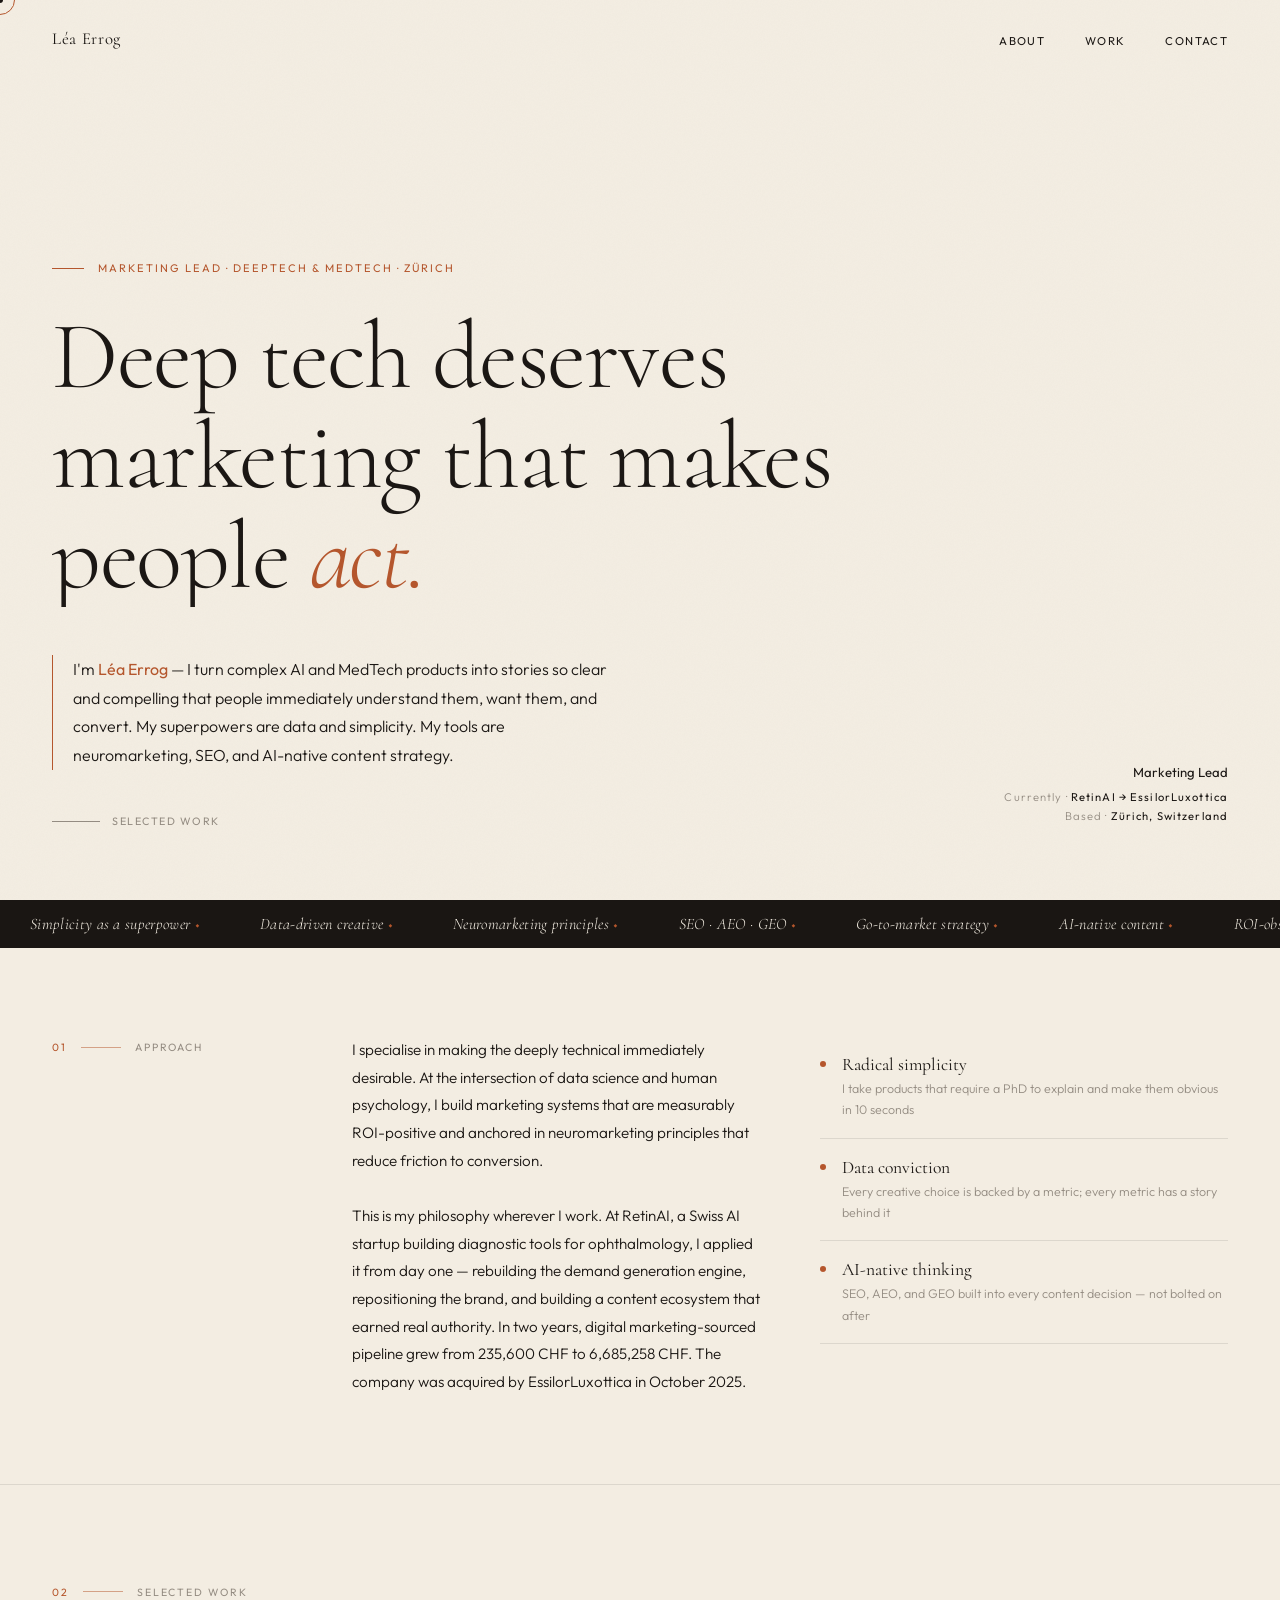
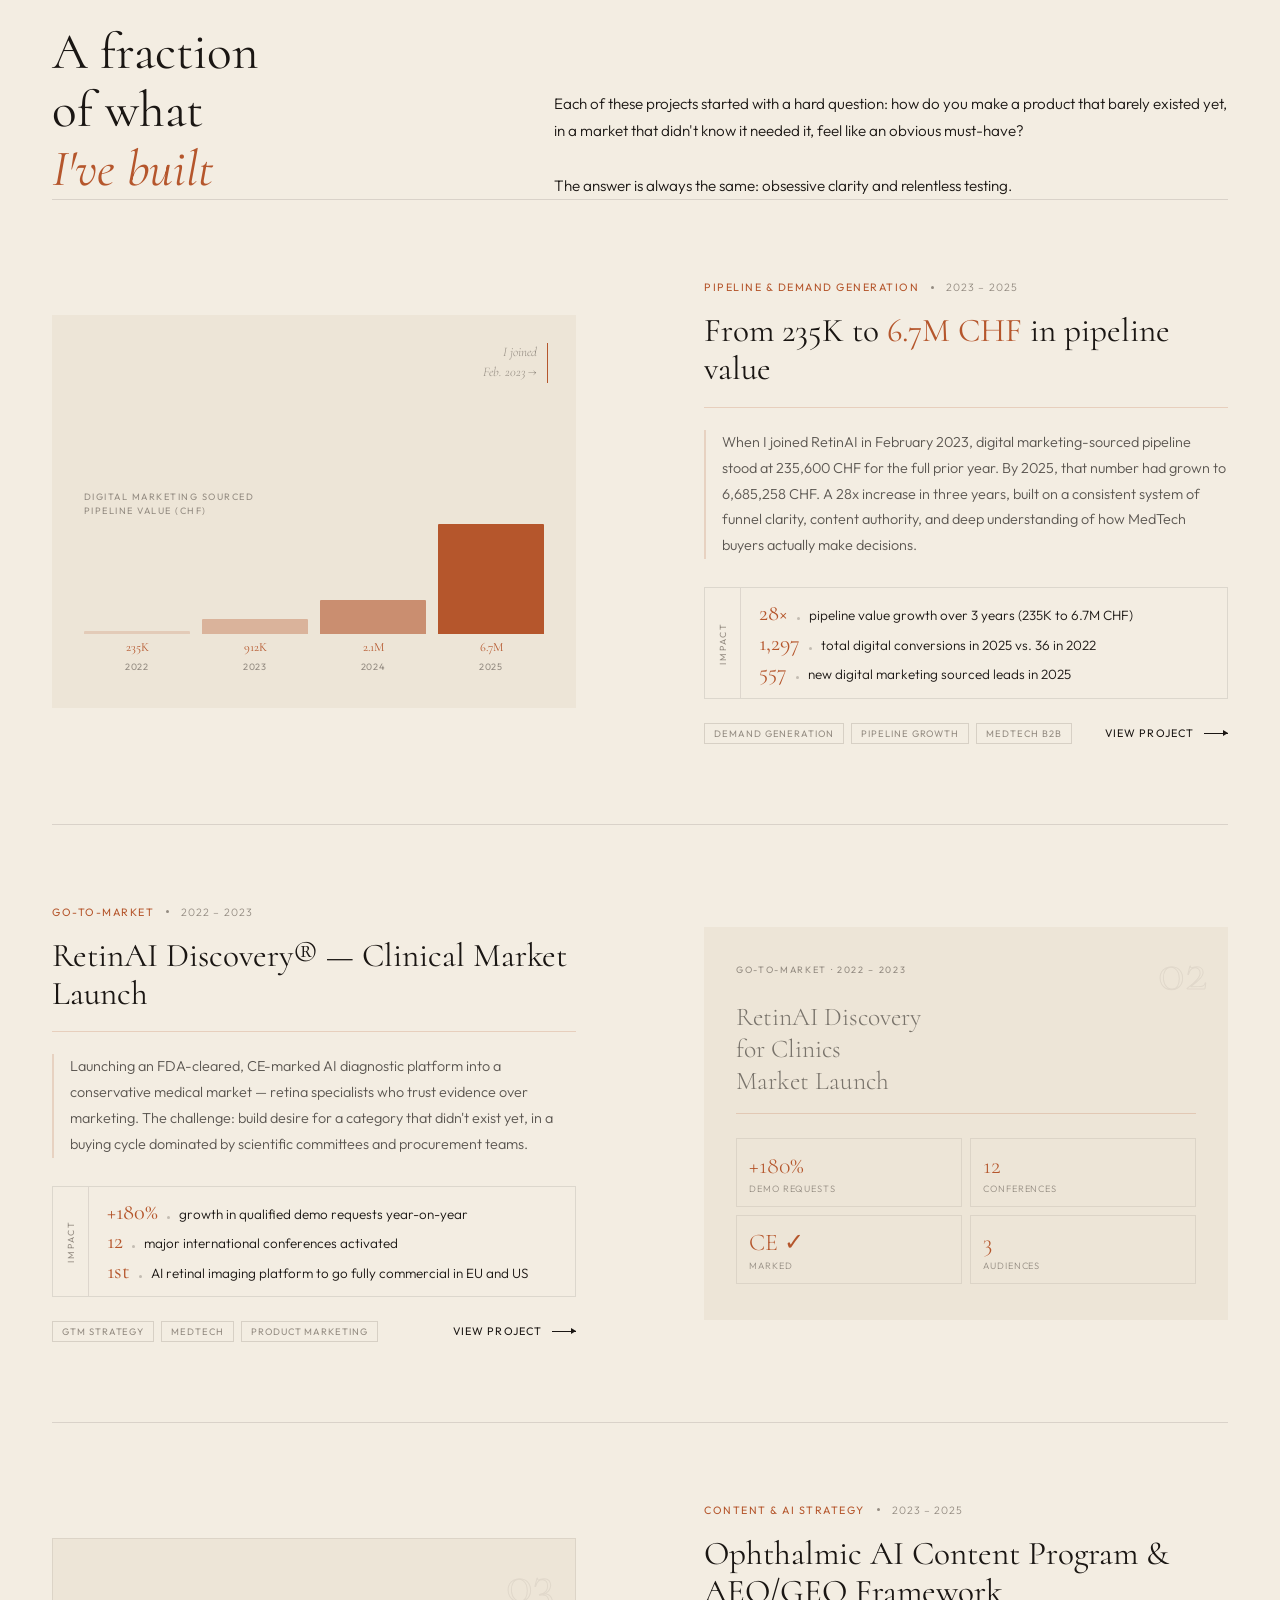
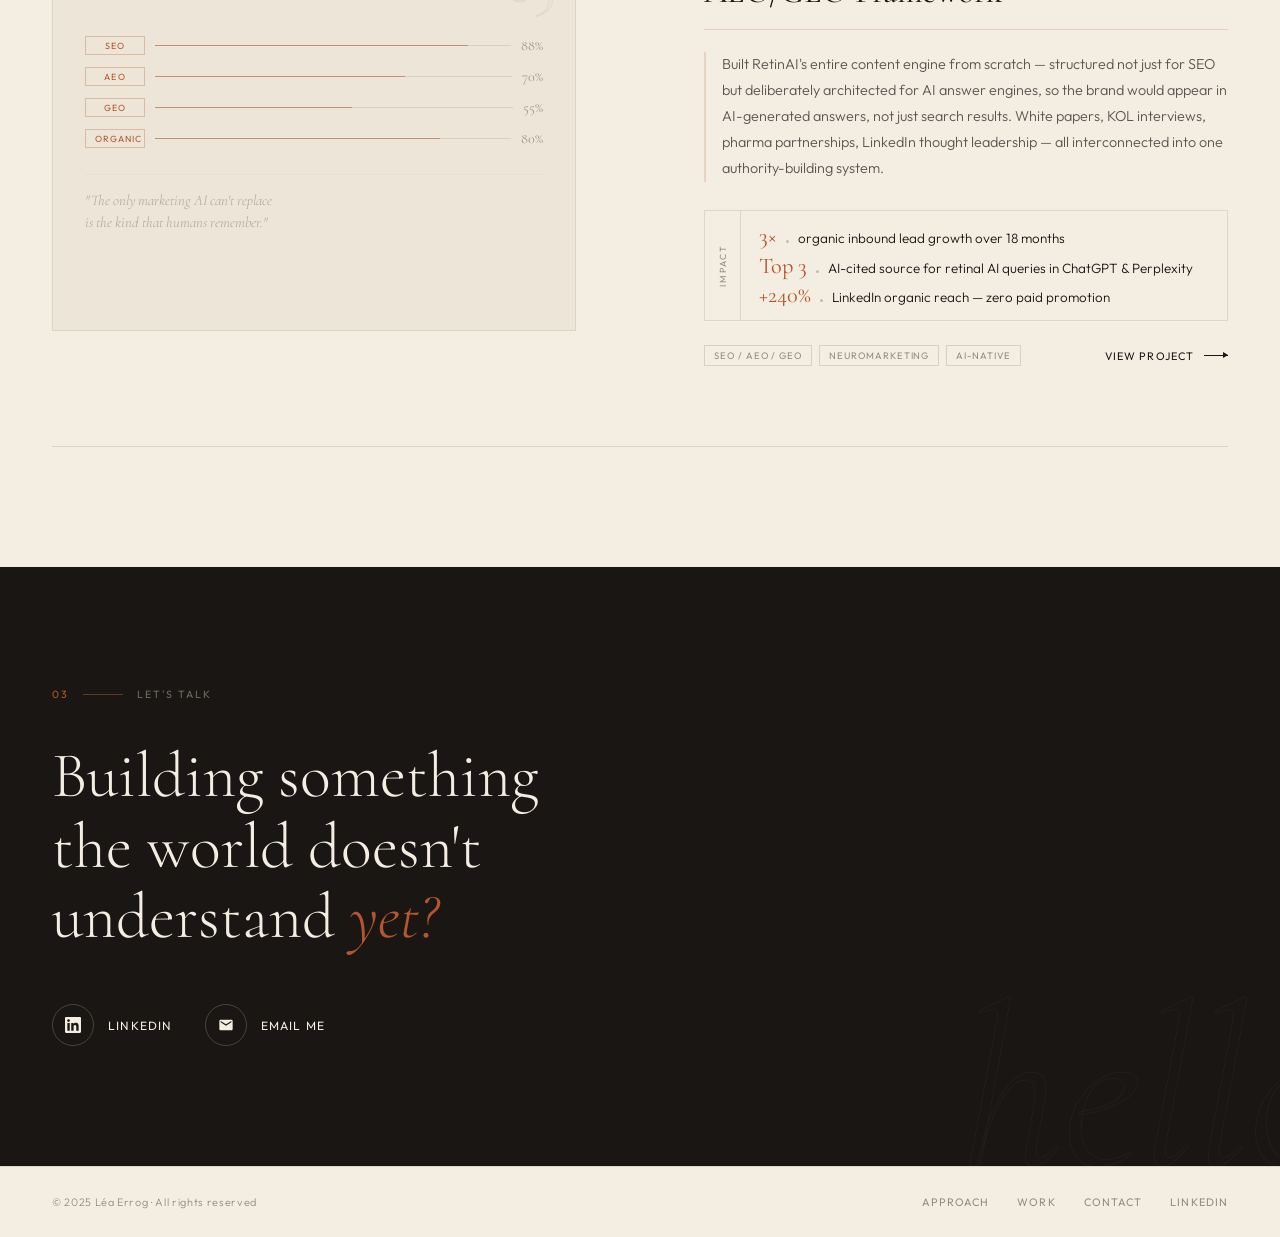
==== index.html @ 6894c2b4 "Add files via upload" ====
<!DOCTYPE html>
<html lang="en">
<head>
  <meta charset="UTF-8">
  <meta name="viewport" content="width=device-width, initial-scale=1.0">
  <title>Léa Errog — Marketing Lead, Deeptech & MedTech</title>
  <link rel="preconnect" href="https://fonts.googleapis.com">
  <link rel="preconnect" href="https://fonts.gstatic.com" crossorigin>
  <link href="https://fonts.googleapis.com/css2?family=Cormorant:ital,wght@0,300;0,400;0,500;0,600;1,300;1,400;1,500;1,600&family=Outfit:wght@300;400;500&display=swap" rel="stylesheet">
  <style>
    :root {
      --cream: #F3EDE2;
      --cream-mid: #EDE5D7;
      --ink: #1A1613;
      --copper: #B5562C;
      --sage: #5F7A65;
      --mist: #E6DFD2;
      --warm-grey: #948C82;
    }
    *, *::before, *::after { box-sizing:border-box;margin:0;padding:0; }
    html { scroll-behavior:smooth; }
    body { background-color:var(--cream);color:var(--ink);font-family:'Outfit',sans-serif;font-weight:300;overflow-x:hidden;cursor:none; }
    body::before { content:'';position:fixed;inset:0;background-image:url("data:image/svg+xml,%3Csvg xmlns='http://www.w3.org/2000/svg' width='300' height='300'%3E%3Cfilter id='n'%3E%3CfeTurbulence type='fractalNoise' baseFrequency='0.75' numOctaves='4' stitchTiles='stitch'/%3E%3C/filter%3E%3Crect width='300' height='300' filter='url(%23n)' opacity='0.035'/%3E%3C/svg%3E");pointer-events:none;z-index:9999;opacity:0.6; }

    /* CURSOR */
    #cursor-dot { width:6px;height:6px;background:var(--ink);border-radius:50%;position:fixed;pointer-events:none;z-index:10000;transform:translate(-50%,-50%); }
    #cursor-ring { width:30px;height:30px;border:1px solid var(--copper);border-radius:50%;position:fixed;pointer-events:none;z-index:9998;transform:translate(-50%,-50%);transition:width .25s,height .25s; }
    .cursor-grow { width:52px!important;height:52px!important; }

    /* NAV */
    nav { position:fixed;top:0;left:0;right:0;display:flex;justify-content:space-between;align-items:center;padding:28px 52px;z-index:100;transition:background .4s,box-shadow .4s,transform .4s cubic-bezier(.16,1,.3,1); }
    nav.scrolled { background:rgba(243,237,226,.94);backdrop-filter:blur(12px);box-shadow:0 1px 0 rgba(26,22,19,.08); }
    nav.nav-hidden { transform:translateY(-100%); }
    .nav-logo { font-family:'Cormorant',serif;font-weight:400;font-size:1.05rem;letter-spacing:.04em;color:var(--ink);text-decoration:none; }
    .nav-links { display:flex;gap:40px;list-style:none; }
    .nav-links a { font-size:.71rem;font-weight:400;letter-spacing:.12em;text-transform:uppercase;color:var(--ink);text-decoration:none;position:relative;padding-bottom:2px; }
    .nav-links a::after { content:'';position:absolute;bottom:0;left:0;width:0;height:1px;background:var(--copper);transition:width .3s; }
    .nav-links a:hover::after { width:100%; }

    /* HERO */
    #hero { min-height:100vh;display:flex;flex-direction:column;justify-content:flex-end;padding:0 52px 72px;position:relative;overflow:hidden; }
    .hero-eyebrow { font-size:.69rem;font-weight:400;letter-spacing:.18em;text-transform:uppercase;color:var(--copper);margin-bottom:32px;display:flex;align-items:center;gap:14px; }
    .hero-eyebrow-line { display:inline-block;width:32px;height:1px;background:var(--copper); }
    .hero-headline { font-family:'Cormorant',serif;font-weight:300;font-size:clamp(3.6rem,7.5vw,7rem);line-height:1.04;letter-spacing:-.015em;color:var(--ink);max-width:960px;margin-bottom:48px;overflow:hidden; }
    .hero-headline-inner { display:block;transform:translateY(105%);animation:slideUp 1.15s cubic-bezier(.16,1,.3,1) .15s forwards; }
    @keyframes slideUp { to{transform:translateY(0)} }
    .hero-headline em { font-style:italic;color:var(--copper); }
    .hero-headline-ghost { position:absolute;top:140px;right:52px;font-family:'Cormorant',serif;font-style:italic;font-weight:300;font-size:clamp(4rem,9vw,8.5rem);line-height:1;color:transparent;-webkit-text-stroke:1px rgba(26,22,19,.055);pointer-events:none;user-select:none;animation:fadeIn 1.8s ease .6s both; }
    @keyframes fadeIn { from{opacity:0}to{opacity:1} }
    .hero-bottom { display:flex;justify-content:space-between;align-items:flex-end;gap:40px; }
    .hero-bio { max-width:560px; }
    .hero-bio p { font-size:1rem;font-weight:300;line-height:1.8;color:var(--ink);opacity:.72;border-left:1px solid var(--copper);padding-left:20px;animation:fadeIn 1s ease .8s both; }
    .hero-meta { text-align:right;animation:fadeIn 1s ease 1s both; }
    .hero-meta-role { font-size:.82rem;font-weight:400;color:var(--ink);margin-bottom:10px; }
    .hero-meta-item { font-size:.7rem;font-weight:300;letter-spacing:.1em;color:var(--warm-grey);margin-bottom:5px; }
    .hero-meta-item strong { color:var(--ink);font-weight:400; }
    .scroll-hint { display:flex;align-items:center;gap:12px;margin-top:44px;font-size:.67rem;font-weight:400;letter-spacing:.14em;text-transform:uppercase;color:var(--warm-grey);animation:fadeIn 1s ease 1.2s both; }
    .scroll-line { width:48px;height:1px;background:var(--warm-grey);overflow:hidden;position:relative; }
    .scroll-line::after { content:'';position:absolute;top:0;left:-100%;width:100%;height:100%;background:var(--copper);animation:lineSlide 2s ease-in-out infinite; }
    @keyframes lineSlide { 0%{left:-100%}50%{left:0%}100%{left:100%} }

    /* MARQUEE */
    .marquee-strip { background:var(--ink);padding:14px 0;overflow:hidden;display:flex; }
    .marquee-track { display:flex;animation:marquee 30s linear infinite;white-space:nowrap; }
    .marquee-item { font-family:'Cormorant',serif;font-style:italic;font-size:1rem;font-weight:300;letter-spacing:.02em;padding:0 30px;color:var(--cream); }
    .marquee-dot { color:var(--copper);font-style:normal; }
    @keyframes marquee { from{transform:translateX(0)}to{transform:translateX(-50%)} }

    /* ABOUT */
    #about { padding:88px 52px;display:grid;grid-template-columns:240px 1fr 1fr;gap:60px;align-items:start;border-bottom:1px solid rgba(26,22,19,.1); }
    .section-eyebrow { display:flex;align-items:center;gap:14px; }
    .section-number { font-size:.66rem;font-weight:400;letter-spacing:.18em;color:var(--copper); }
    .section-rule { width:40px;height:1px;background:var(--copper);opacity:.5; }
    .section-label { font-size:.66rem;font-weight:400;letter-spacing:.18em;text-transform:uppercase;color:var(--warm-grey); }
    .about-text { font-size:.95rem;font-weight:300;line-height:1.82;color:var(--ink);opacity:.78; }
    .about-superpowers { display:flex;flex-direction:column; }
    .superpower-item { padding:18px 0;border-bottom:1px solid rgba(26,22,19,.1);display:flex;align-items:flex-start;gap:16px; }
    .superpower-icon { width:6px;height:6px;border-radius:50%;background:var(--copper);margin-top:7px;flex-shrink:0; }
    .superpower-name { font-family:'Cormorant',serif;font-size:1.1rem;font-weight:400;color:var(--ink);display:block;margin-bottom:2px; }
    .superpower-desc { font-size:.78rem;font-weight:300;color:var(--warm-grey);line-height:1.55; }

    /* WORK INTRO */
    #work-intro { padding:100px 52px 0;display:grid;grid-template-columns:1fr 1.6fr;gap:80px;align-items:end; }
    .work-heading { font-family:'Cormorant',serif;font-size:clamp(2.4rem,4vw,3.4rem);font-weight:400;line-height:1.15;color:var(--ink); }
    .work-heading em { font-style:italic;color:var(--copper); }
    .work-subtext { font-size:.95rem;font-weight:300;line-height:1.8;color:var(--ink);opacity:.68; }

    /* ── PROJECT LIST — open editorial, no tile backgrounds ── */
    #projects { padding:0 52px 120px; }

    .project-entry {
      display: grid;
      grid-template-columns: 1fr 1fr;
      border-top: 1px solid rgba(26,22,19,.12);
      padding: 80px 0;
      text-decoration: none;
      color: inherit;
      position: relative;
    }
    .projects-end-rule { border-top:1px solid rgba(26,22,19,.12); }

    /* Alternate flip */
    .project-entry:nth-child(even) .pv-col { order:2; padding-left:64px; padding-right:0; }
    .project-entry:nth-child(even) .pt-col { order:1; padding-right:64px; padding-left:0; }

    /* Hover: title gets underline */
    .proj-title-text { position:relative;display:inline; }
    .proj-title-text::after { content:'';position:absolute;bottom:-3px;left:0;width:0;height:1px;background:var(--ink);transition:width .5s cubic-bezier(.16,1,.3,1); }
    .project-entry:hover .proj-title-text::after { width:100%; }

    /* Visual column */
    .pv-col { display:flex;align-items:center;justify-content:center;padding-right:64px; }
    .project-frame { width:100%;aspect-ratio:4/3;position:relative;overflow:hidden; }

    /* ── Pipeline chart art ── */
    .vf-pipeline { background:var(--cream-mid);width:100%;height:100%;display:flex;flex-direction:column;justify-content:flex-end;padding:36px 32px;position:relative; }
    .vf-label { font-size:.58rem;font-weight:400;letter-spacing:.16em;text-transform:uppercase;color:var(--warm-grey);margin-bottom:24px;max-width:200px;line-height:1.5; }
    .vf-joined { position:absolute;top:28px;right:28px;font-family:'Cormorant',serif;font-style:italic;font-size:.82rem;color:var(--warm-grey);text-align:right;border-right:1px solid var(--copper);padding-right:10px;line-height:1.5; }
    .vf-bars { display:flex;align-items:flex-end;gap:12px;height:130px; }
    .vf-col { display:flex;flex-direction:column;align-items:center;gap:6px;flex:1; }
    .vf-bar-wrap { width:100%;height:110px;display:flex;align-items:flex-end; }
    .vf-bar { width:100%;border-radius:1px 1px 0 0; }
    .vf-b22 { height:15%;background:rgba(181,86,44,.18); }
    .vf-b23 { height:57%;background:rgba(181,86,44,.45); }
    .vf-b24 { height:100%;background:var(--copper); }
    .vf-val { font-family:'Cormorant',serif;font-size:.78rem;font-weight:400;color:var(--copper);text-align:center;line-height:1.2; }
    .vf-yr { font-size:.58rem;font-weight:400;letter-spacing:.06em;color:var(--warm-grey);text-align:center; }

    /* ── Brand art ── */
    .vf-brand { background:var(--cream);width:100%;height:100%;display:flex;flex-direction:column;justify-content:center;padding:36px 32px;border:1px solid rgba(26,22,19,.08);position:relative; }
    .vfb-ghost { position:absolute;top:16px;right:20px;font-family:'Cormorant',serif;font-weight:300;font-size:3.5rem;line-height:1;color:transparent;-webkit-text-stroke:1px rgba(26,22,19,.06); }
    .vfb-wm { font-family:'Cormorant',serif;font-weight:300;font-size:2.6rem;letter-spacing:-.02em;color:rgba(26,22,19,.14);display:block;border-bottom:1px solid rgba(181,86,44,.2);padding-bottom:14px;margin-bottom:14px; }
    .vfb-sub { font-family:'Cormorant',serif;font-style:italic;font-size:.85rem;color:rgba(181,86,44,.5);display:block;margin-bottom:24px; }
    .vfb-bars { display:flex;flex-direction:column;gap:8px; }
    .vfb-bar { height:5px;border-radius:2px; }
    .vfb-bar:nth-child(1){width:80%;background:rgba(181,86,44,.18);}
    .vfb-bar:nth-child(2){width:55%;background:rgba(95,122,101,.18);}
    .vfb-bar:nth-child(3){width:70%;background:rgba(148,140,130,.14);}
    .vfb-palette { display:flex;gap:7px;margin-top:20px; }
    .vfb-sw { width:24px;height:24px;border-radius:50%; }

    /* ── Launch art ── */
    .vf-launch { background:var(--cream-mid);width:100%;height:100%;display:flex;flex-direction:column;justify-content:flex-end;padding:36px 32px;position:relative;overflow:hidden; }
    .vfl-ghost { position:absolute;top:16px;right:20px;font-family:'Cormorant',serif;font-weight:300;font-size:3.5rem;line-height:1;color:transparent;-webkit-text-stroke:1px rgba(26,22,19,.06); }
    .vfl-label { font-size:.58rem;font-weight:400;letter-spacing:.18em;text-transform:uppercase;color:var(--warm-grey);margin-bottom:24px;max-width:200px;line-height:1.5; }
    .vfl-title { font-family:'Cormorant',serif;font-weight:300;font-size:1.6rem;color:rgba(26,22,19,.55);line-height:1.25;margin-bottom:24px;padding-bottom:16px;border-bottom:1px solid rgba(181,86,44,.2); }
    .vfl-grid { display:grid;grid-template-columns:1fr 1fr;gap:8px; }
    .vfl-block { padding:12px;border:1px solid rgba(26,22,19,.08); }
    .vfl-val { font-family:'Cormorant',serif;font-size:1.5rem;color:var(--copper);font-weight:300; }
    .vfl-lbl { font-size:.58rem;letter-spacing:.1em;text-transform:uppercase;color:var(--warm-grey);margin-top:3px; }

    /* ── Content/SEO art ── */
    .vf-content { background:var(--cream-mid);width:100%;height:100%;display:flex;flex-direction:column;justify-content:center;padding:36px 32px;gap:12px;border:1px solid rgba(26,22,19,.08);position:relative; }
    .vfc-ghost { position:absolute;top:16px;right:20px;font-family:'Cormorant',serif;font-weight:300;font-size:3.5rem;line-height:1;color:transparent;-webkit-text-stroke:1px rgba(26,22,19,.06); }
    .vfc-row { display:flex;align-items:center;gap:10px; }
    .vfc-tag { font-size:.56rem;font-weight:400;letter-spacing:.12em;text-transform:uppercase;padding:3px 9px;border:1px solid rgba(181,86,44,.3);color:var(--copper);flex-shrink:0;width:60px;text-align:center; }
    .vfc-track { flex:1;height:1px;background:rgba(26,22,19,.1);position:relative; }
    .vfc-track::after { content:'';position:absolute;left:0;top:0;height:100%;background:var(--copper);opacity:.5; }
    .vfc-t88::after{width:88%} .vfc-t70::after{width:70%} .vfc-t55::after{width:55%} .vfc-t80::after{width:80%}
    .vfc-val { font-family:'Cormorant',serif;font-size:.88rem;color:var(--warm-grey);flex-shrink:0; }
    .vfc-quote { margin-top:14px;padding-top:14px;border-top:1px solid rgba(26,22,19,.07);font-family:'Cormorant',serif;font-style:italic;font-size:.92rem;font-weight:300;line-height:1.5;color:var(--ink);opacity:.3; }

    /* Text column */
    .pt-col { padding-left:64px;display:flex;flex-direction:column;justify-content:center; }
    .proj-meta { display:flex;align-items:center;gap:12px;margin-bottom:18px; }
    .proj-cat { font-size:.67rem;font-weight:400;letter-spacing:.14em;text-transform:uppercase;color:var(--copper); }
    .proj-dot { width:3px;height:3px;border-radius:50%;background:var(--warm-grey); }
    .proj-year { font-size:.67rem;font-weight:300;letter-spacing:.1em;color:var(--warm-grey); }
    h3.proj-title { font-family:'Cormorant',serif;font-size:clamp(1.7rem,2.6vw,2.3rem);font-weight:400;line-height:1.15;color:var(--ink);margin-bottom:22px;padding-bottom:18px;border-bottom:1px solid rgba(181,86,44,.2); }
    .proj-desc { font-size:.9rem;font-weight:300;line-height:1.8;color:var(--ink);opacity:.7;border-left:2px solid rgba(181,86,44,.25);padding-left:16px;margin-bottom:28px; }

    /* Impact block */
    .proj-impact { display:flex;border:1px solid rgba(26,22,19,.1);margin-bottom:24px; }
    .pil-col { padding:14px 12px;border-right:1px solid rgba(26,22,19,.1);display:flex;align-items:center; }
    .pil-text { font-size:.56rem;font-weight:400;letter-spacing:.2em;text-transform:uppercase;color:var(--warm-grey);writing-mode:vertical-rl;text-orientation:mixed;transform:rotate(180deg); }
    .pim { padding:14px 18px;flex:1;display:flex;flex-direction:column;gap:7px; }
    .pim-row { display:flex;align-items:baseline;gap:9px;font-size:.84rem;font-weight:300;color:var(--ink); }
    .pim-val { font-family:'Cormorant',serif;font-size:1.4rem;font-weight:400;color:var(--copper);line-height:1; }
    .pim-dot { width:3px;height:3px;border-radius:50%;background:var(--warm-grey);opacity:.5;flex-shrink:0; }

    .proj-bottom { display:flex;align-items:center;justify-content:space-between; }
    .proj-tags { display:flex;flex-wrap:wrap;gap:7px; }
    .proj-tag { font-size:.59rem;font-weight:400;letter-spacing:.1em;text-transform:uppercase;color:var(--warm-grey);border:1px solid rgba(148,140,130,.3);padding:4px 9px; }
    .proj-cta { display:inline-flex;align-items:center;gap:10px;font-size:.68rem;font-weight:400;letter-spacing:.1em;text-transform:uppercase;color:var(--ink);transition:color .25s,gap .3s;flex-shrink:0; }
    .project-entry:hover .proj-cta { color:var(--copper);gap:18px; }
    .cta-arr { display:inline-block;width:24px;height:1px;background:currentColor;position:relative; }
    .cta-arr::after { content:'';position:absolute;right:0;top:-3px;border-top:3px solid transparent;border-bottom:3px solid transparent;border-left:5px solid currentColor; }

    /* CONTACT */
    #contact { padding:120px 52px;position:relative;overflow:hidden;background:var(--ink); }
    .contact-bg-text { position:absolute;right:-60px;bottom:-40px;font-family:'Cormorant',serif;font-style:italic;font-weight:300;font-size:clamp(8rem,18vw,16rem);line-height:1;color:transparent;-webkit-text-stroke:1px rgba(243,237,226,.04);pointer-events:none;user-select:none; }
    .contact-inner { max-width:640px; }
    .c-eyebrow { display:flex;align-items:center;gap:14px; }
    .c-num { font-size:.66rem;font-weight:400;letter-spacing:.18em;color:var(--copper); }
    .c-rule { width:40px;height:1px;background:var(--copper);opacity:.5; }
    .c-lbl { font-size:.66rem;font-weight:400;letter-spacing:.18em;text-transform:uppercase;color:rgba(243,237,226,.4); }
    .contact-heading { font-family:'Cormorant',serif;font-weight:300;font-size:clamp(2.6rem,5vw,4.8rem);line-height:1.1;color:var(--cream);margin:40px 0 52px; }
    .contact-heading em { font-style:italic;color:var(--copper); }
    .contact-links { display:flex;gap:32px;flex-wrap:wrap; }
    .contact-link { display:inline-flex;align-items:center;gap:14px;font-size:.75rem;font-weight:400;letter-spacing:.1em;text-transform:uppercase;color:var(--cream);text-decoration:none;transition:color .25s; }
    .contact-link:hover { color:var(--copper); }
    .cl-icon { width:42px;height:42px;border:1px solid rgba(243,237,226,.2);border-radius:50%;display:flex;align-items:center;justify-content:center;transition:background .25s,border-color .25s; }
    .contact-link:hover .cl-icon { background:var(--copper);border-color:var(--copper); }
    .cl-icon svg { width:16px;height:16px;fill:currentColor; }

    footer { border-top:1px solid rgba(26,22,19,.1);padding:28px 52px;display:flex;justify-content:space-between;align-items:center;background:var(--cream); }
    .footer-copy { font-size:.68rem;font-weight:300;letter-spacing:.06em;color:var(--warm-grey); }
    .footer-links { display:flex;gap:28px; }
    .footer-links a { font-size:.68rem;font-weight:400;letter-spacing:.1em;text-transform:uppercase;color:var(--warm-grey);text-decoration:none;transition:color .2s; }
    .footer-links a:hover { color:var(--copper); }

    .reveal { opacity:0;transform:translateY(22px);transition:opacity .7s,transform .7s; }
    .reveal.visible { opacity:1;transform:translateY(0); }
    .reveal-delay-1 { transition-delay:.12s; }
    .reveal-delay-2 { transition-delay:.24s; }

    @media (max-width:960px) {
      nav{padding:22px 24px;} .nav-links{gap:20px;}
      #hero{padding:0 24px 56px;} .hero-headline-ghost{display:none;} .hero-bottom{flex-direction:column;align-items:flex-start;}
      #about{grid-template-columns:1fr;gap:32px;padding:64px 24px;}
      #work-intro{grid-template-columns:1fr;gap:24px;padding:72px 24px 0;}
      #projects{padding:0 24px 80px;}
      .project-entry{grid-template-columns:1fr;gap:36px;padding:52px 0;}
      .pv-col,.project-entry:nth-child(even) .pv-col{padding:0;order:0!important;}
      .pt-col,.project-entry:nth-child(even) .pt-col{padding:0;order:0!important;}
      .project-frame{aspect-ratio:16/9;}
      #contact{padding:80px 24px;}
      footer{flex-direction:column;gap:16px;padding:24px;}
    }
  </style>
</head>
<body>
  <div id="cursor-dot"></div>
  <div id="cursor-ring"></div>

  <nav id="navbar">
    <a href="index.html" class="nav-logo">Léa Errog</a>
    <ul class="nav-links">
      <li><a href="index.html#about">About</a></li>
      <li><a href="index.html#projects">Work</a></li>
      <li><a href="index.html#contact">Contact</a></li>
    </ul>
  </nav>

  <!-- HERO -->
  <section id="hero">
    <div class="hero-eyebrow">
      <span class="hero-eyebrow-line"></span>
      Marketing Lead · Deeptech &amp; MedTech · Zürich
    </div>
    <h1 class="hero-headline">
      <span class="hero-headline-inner">
        Deep tech deserves<br>
        marketing that makes<br>
        people <em>act.</em>
      </span>
    </h1>
    <div class="hero-bottom">
      <div class="hero-bio">
        <p>I'm <span style="color:var(--copper);font-weight:400;">Léa Errog</span> — I turn complex AI and MedTech products into stories so clear and compelling that people immediately understand them, want them, and convert. My superpowers are data and simplicity. My tools are neuromarketing, SEO, and AI-native content strategy.</p>
        <a href="index.html#projects" class="scroll-hint" style="text-decoration:none;"><div class="scroll-line"></div>Selected work</a>
      </div>
      <div class="hero-meta">
        <p class="hero-meta-role">Marketing Lead</p>
        <p class="hero-meta-item">Currently · <strong>RetinAI → EssilorLuxottica</strong></p>
        <p class="hero-meta-item">Based · <strong>Zürich, Switzerland</strong></p>
      </div>
    </div>
  </section>

  <!-- MARQUEE -->
  <div class="marquee-strip" aria-hidden="true">
    <div class="marquee-track">
      <span class="marquee-item">Simplicity as a superpower <span class="marquee-dot">◆</span></span>
      <span class="marquee-item">Data-driven creative <span class="marquee-dot">◆</span></span>
      <span class="marquee-item">Neuromarketing principles <span class="marquee-dot">◆</span></span>
      <span class="marquee-item">SEO · AEO · GEO <span class="marquee-dot">◆</span></span>
      <span class="marquee-item">Go-to-market strategy <span class="marquee-dot">◆</span></span>
      <span class="marquee-item">AI-native content <span class="marquee-dot">◆</span></span>
      <span class="marquee-item">ROI-obsessed <span class="marquee-dot">◆</span></span>
      <span class="marquee-item">MedTech · AI · Deeptech <span class="marquee-dot">◆</span></span>
      <span class="marquee-item">Simplicity as a superpower <span class="marquee-dot">◆</span></span>
      <span class="marquee-item">Data-driven creative <span class="marquee-dot">◆</span></span>
      <span class="marquee-item">Neuromarketing principles <span class="marquee-dot">◆</span></span>
      <span class="marquee-item">SEO · AEO · GEO <span class="marquee-dot">◆</span></span>
      <span class="marquee-item">Go-to-market strategy <span class="marquee-dot">◆</span></span>
      <span class="marquee-item">AI-native content <span class="marquee-dot">◆</span></span>
      <span class="marquee-item">ROI-obsessed <span class="marquee-dot">◆</span></span>
      <span class="marquee-item">MedTech · AI · Deeptech <span class="marquee-dot">◆</span></span>
    </div>
  </div>

  <!-- ABOUT -->
  <section id="about">
    <div style="padding-top:4px;">
      <div class="section-eyebrow reveal">
        <span class="section-number">01</span>
        <div class="section-rule"></div>
        <span class="section-label">Approach</span>
      </div>
    </div>
    <div class="about-text reveal reveal-delay-1">
      I specialise in making the deeply technical immediately desirable. At the intersection of data science and human psychology, I build marketing systems that are measurably ROI-positive and anchored in neuromarketing principles that reduce friction to conversion.
      <br><br>
      This is my philosophy wherever I work. At RetinAI, a Swiss AI startup building diagnostic tools for ophthalmology, I applied it from day one — rebuilding the demand generation engine, repositioning the brand, and building a content ecosystem that earned real authority. In two years, digital marketing-sourced pipeline grew from 235,600 CHF to 6,685,258 CHF. The company was acquired by EssilorLuxottica in October 2025.
    </div>
    <div class="about-superpowers reveal reveal-delay-2">
      <div class="superpower-item">
        <div class="superpower-icon"></div>
        <div><span class="superpower-name">Radical simplicity</span><span class="superpower-desc">I take products that require a PhD to explain and make them obvious in 10 seconds</span></div>
      </div>
      <div class="superpower-item">
        <div class="superpower-icon"></div>
        <div><span class="superpower-name">Data conviction</span><span class="superpower-desc">Every creative choice is backed by a metric; every metric has a story behind it</span></div>
      </div>
      <div class="superpower-item">
        <div class="superpower-icon"></div>
        <div><span class="superpower-name">AI-native thinking</span><span class="superpower-desc">SEO, AEO, and GEO built into every content decision — not bolted on after</span></div>
      </div>
    </div>
  </section>

  <!-- WORK INTRO -->
  <section id="work-intro">
    <div>
      <div class="section-eyebrow reveal" style="margin-bottom:24px;">
        <span class="section-number">02</span>
        <div class="section-rule"></div>
        <span class="section-label">Selected Work</span>
      </div>
      <h2 class="work-heading reveal reveal-delay-1">A fraction<br>of what<br><em>I've built</em></h2>
    </div>
    <p class="work-subtext reveal reveal-delay-2">Each of these projects started with a hard question: how do you make a product that barely existed yet, in a market that didn't know it needed it, feel like an obvious must-have?<br><br>The answer is always the same: obsessive clarity and relentless testing.</p>
  </section>

  <!-- PROJECTS -->
  <section id="projects">

    <!-- 01 Pipeline -->
    <a href="project-pipeline.html" class="project-entry reveal">
      <div class="pv-col">
        <div class="project-frame">
          <div class="vf-pipeline">
            <div class="vf-joined">I joined<br>Feb. 2023 →</div>
            <div class="vf-label">Digital marketing sourced pipeline value (CHF)</div>
            <div class="vf-bars">
              <div class="vf-col">
                <div class="vf-bar-wrap"><div class="vf-bar" style="height:3.5%;background:rgba(181,86,44,.18);"></div></div>
                <div class="vf-val">235K</div>
                <div class="vf-yr">2022</div>
              </div>
              <div class="vf-col">
                <div class="vf-bar-wrap"><div class="vf-bar" style="height:13.6%;background:rgba(181,86,44,.35);"></div></div>
                <div class="vf-val">912K</div>
                <div class="vf-yr">2023</div>
              </div>
              <div class="vf-col">
                <div class="vf-bar-wrap"><div class="vf-bar" style="height:31.4%;background:rgba(181,86,44,.6);"></div></div>
                <div class="vf-val">2.1M</div>
                <div class="vf-yr">2024</div>
              </div>
              <div class="vf-col">
                <div class="vf-bar-wrap"><div class="vf-bar" style="height:100%;background:var(--copper);"></div></div>
                <div class="vf-val">6.7M</div>
                <div class="vf-yr">2025</div>
              </div>
            </div>
          </div>
        </div>
      </div>
      <div class="pt-col">
        <div class="proj-meta">
          <span class="proj-cat">Pipeline &amp; Demand Generation</span>
          <div class="proj-dot"></div>
          <span class="proj-year">2023 – 2025</span>
        </div>
        <h3 class="proj-title"><span class="proj-title-text">From 235K to <span style="color:var(--copper)">6.7M CHF</span> in pipeline value</span></h3>
        <p class="proj-desc">When I joined RetinAI in February 2023, digital marketing-sourced pipeline stood at 235,600 CHF for the full prior year. By 2025, that number had grown to 6,685,258 CHF. A 28x increase in three years, built on a consistent system of funnel clarity, content authority, and deep understanding of how MedTech buyers actually make decisions.</p>
        <div class="proj-impact">
          <div class="pil-col"><span class="pil-text">Impact</span></div>
          <div class="pim">
            <div class="pim-row"><span class="pim-val">28×</span><span class="pim-dot"></span>pipeline value growth over 3 years (235K to 6.7M CHF)</div>
            <div class="pim-row"><span class="pim-val">1,297</span><span class="pim-dot"></span>total digital conversions in 2025 vs. 36 in 2022</div>
            <div class="pim-row"><span class="pim-val">557</span><span class="pim-dot"></span>new digital marketing sourced leads in 2025</div>
          </div>
        </div>
        <div class="proj-bottom">
          <div class="proj-tags">
            <span class="proj-tag">Demand Generation</span>
            <span class="proj-tag">Pipeline Growth</span>
            <span class="proj-tag">MedTech B2B</span>
          </div>
          <span class="proj-cta">View project <span class="cta-arr"></span></span>
        </div>
      </div>
    </a>

    <!-- 02 Discovery Launch -->
    <a href="project-launch.html" class="project-entry reveal">
      <div class="pv-col">
        <div class="project-frame">
          <div class="vf-launch">
            <div class="vfl-ghost">02</div>
            <div class="vfl-label">Go-to-market · 2022 – 2023</div>
            <div class="vfl-title">RetinAI Discovery<br>for Clinics<br>Market Launch</div>
            <div class="vfl-grid">
              <div class="vfl-block">
                <div class="vfl-val">+180%</div>
                <div class="vfl-lbl">Demo requests</div>
              </div>
              <div class="vfl-block">
                <div class="vfl-val">12</div>
                <div class="vfl-lbl">Conferences</div>
              </div>
              <div class="vfl-block">
                <div class="vfl-val">CE ✓</div>
                <div class="vfl-lbl">Marked</div>
              </div>
              <div class="vfl-block">
                <div class="vfl-val">3</div>
                <div class="vfl-lbl">Audiences</div>
              </div>
            </div>
          </div>
        </div>
      </div>
      <div class="pt-col">
        <div class="proj-meta">
          <span class="proj-cat">Go-To-Market</span>
          <div class="proj-dot"></div>
          <span class="proj-year">2022 – 2023</span>
        </div>
        <h3 class="proj-title"><span class="proj-title-text">RetinAI Discovery® — Clinical Market Launch</span></h3>
        <p class="proj-desc">Launching an FDA-cleared, CE-marked AI diagnostic platform into a conservative medical market — retina specialists who trust evidence over marketing. The challenge: build desire for a category that didn't exist yet, in a buying cycle dominated by scientific committees and procurement teams.</p>
        <div class="proj-impact">
          <div class="pil-col"><span class="pil-text">Impact</span></div>
          <div class="pim">
            <div class="pim-row"><span class="pim-val">+180%</span><span class="pim-dot"></span>growth in qualified demo requests year-on-year</div>
            <div class="pim-row"><span class="pim-val">12</span><span class="pim-dot"></span>major international conferences activated</div>
            <div class="pim-row"><span class="pim-val">1st</span><span class="pim-dot"></span>AI retinal imaging platform to go fully commercial in EU and US</div>
          </div>
        </div>
        <div class="proj-bottom">
          <div class="proj-tags">
            <span class="proj-tag">GTM Strategy</span>
            <span class="proj-tag">MedTech</span>
            <span class="proj-tag">Product Marketing</span>
          </div>
          <span class="proj-cta">View project <span class="cta-arr"></span></span>
        </div>
      </div>
    </a>

    <!-- 03 Content -->
    <a href="project-content.html" class="project-entry reveal">
      <div class="pv-col">
        <div class="project-frame">
          <div class="vf-content">
            <div class="vfc-ghost">03</div>
            <div class="vfc-row"><span class="vfc-tag">SEO</span><div class="vfc-track vfc-t88"></div><span class="vfc-val">88%</span></div>
            <div class="vfc-row"><span class="vfc-tag">AEO</span><div class="vfc-track vfc-t70"></div><span class="vfc-val">70%</span></div>
            <div class="vfc-row"><span class="vfc-tag">GEO</span><div class="vfc-track vfc-t55"></div><span class="vfc-val">55%</span></div>
            <div class="vfc-row"><span class="vfc-tag">Organic</span><div class="vfc-track vfc-t80"></div><span class="vfc-val">80%</span></div>
            <div class="vfc-quote">"The only marketing AI can't replace<br>is the kind that humans remember."</div>
          </div>
        </div>
      </div>
      <div class="pt-col">
        <div class="proj-meta">
          <span class="proj-cat">Content &amp; AI Strategy</span>
          <div class="proj-dot"></div>
          <span class="proj-year">2023 – 2025</span>
        </div>
        <h3 class="proj-title"><span class="proj-title-text">Ophthalmic AI Content Program &amp; AEO/GEO Framework</span></h3>
        <p class="proj-desc">Built RetinAI's entire content engine from scratch — structured not just for SEO but deliberately architected for AI answer engines, so the brand would appear in AI-generated answers, not just search results. White papers, KOL interviews, pharma partnerships, LinkedIn thought leadership — all interconnected into one authority-building system.</p>
        <div class="proj-impact">
          <div class="pil-col"><span class="pil-text">Impact</span></div>
          <div class="pim">
            <div class="pim-row"><span class="pim-val">3×</span><span class="pim-dot"></span>organic inbound lead growth over 18 months</div>
            <div class="pim-row"><span class="pim-val">Top 3</span><span class="pim-dot"></span>AI-cited source for retinal AI queries in ChatGPT &amp; Perplexity</div>
            <div class="pim-row"><span class="pim-val">+240%</span><span class="pim-dot"></span>LinkedIn organic reach — zero paid promotion</div>
          </div>
        </div>
        <div class="proj-bottom">
          <div class="proj-tags">
            <span class="proj-tag">SEO / AEO / GEO</span>
            <span class="proj-tag">Neuromarketing</span>
            <span class="proj-tag">AI-native</span>
          </div>
          <span class="proj-cta">View project <span class="cta-arr"></span></span>
        </div>
      </div>
    </a>

    <div class="projects-end-rule"></div>
  </section>

  <!-- CONTACT -->
  <section id="contact">
    <div class="contact-bg-text" aria-hidden="true">hello</div>
    <div class="contact-inner">
      <div class="c-eyebrow reveal">
        <span class="c-num">03</span>
        <div class="c-rule"></div>
        <span class="c-lbl">Let's talk</span>
      </div>
      <h2 class="contact-heading reveal reveal-delay-1">Building something<br>the world doesn't<br>understand <em>yet?</em></h2>
      <div class="contact-links reveal reveal-delay-2">
        <a href="https://www.linkedin.com/in/léa-errog-275486a7/" target="_blank" class="contact-link">
          <div class="cl-icon"><svg viewBox="0 0 24 24"><path d="M20.447 20.452h-3.554v-5.569c0-1.328-.027-3.037-1.852-3.037-1.853 0-2.136 1.445-2.136 2.939v5.667H9.351V9h3.414v1.561h.046c.477-.9 1.637-1.85 3.37-1.85 3.601 0 4.267 2.37 4.267 5.455v6.286zM5.337 7.433c-1.144 0-2.063-.926-2.063-2.065 0-1.138.92-2.063 2.063-2.063 1.14 0 2.064.925 2.064 2.063 0 1.139-.925 2.065-2.064 2.065zm1.782 13.019H3.555V9h3.564v11.452zM22.225 0H1.771C.792 0 0 .774 0 1.729v20.542C0 23.227.792 24 1.771 24h20.451C23.2 24 24 23.227 24 22.271V1.729C24 .774 23.2 0 22.222 0h.003z"/></svg></div>
          LinkedIn
        </a>
        <a href="/cdn-cgi/l/email-protection#274b42466742555548400944484a" class="contact-link">
          <div class="cl-icon"><svg viewBox="0 0 24 24"><path d="M20 4H4c-1.1 0-2 .9-2 2v12c0 1.1.9 2 2 2h16c1.1 0 2-.9 2-2V6c0-1.1-.9-2-2-2zm0 4l-8 5-8-5V6l8 5 8-5v2z"/></svg></div>
          Email me
        </a>
      </div>
    </div>
  </section>

  <footer>
    <p class="footer-copy">© 2025 Léa Errog · All rights reserved</p>
    <div class="footer-links">
      <a href="index.html#about">Approach</a>
      <a href="index.html#projects">Work</a>
      <a href="index.html#contact">Contact</a>
      <a href="https://www.linkedin.com/in/léa-errog-275486a7/" target="_blank">LinkedIn</a>
    </div>
  </footer>

    <script>
    const dot=document.getElementById('cursor-dot'),ring=document.getElementById('cursor-ring');
    let rx=0,ry=0,dx=0,dy=0;
    document.addEventListener('mousemove',e=>{dx=e.clientX;dy=e.clientY;dot.style.left=dx+'px';dot.style.top=dy+'px';});
    document.querySelectorAll('a,button').forEach(el=>{
      el.addEventListener('mouseenter',()=>ring.classList.add('cursor-grow'));
      el.addEventListener('mouseleave',()=>ring.classList.remove('cursor-grow'));
    });
    (function loop(){rx+=(dx-rx)*.12;ry+=(dy-ry)*.12;ring.style.left=rx+'px';ring.style.top=ry+'px';requestAnimationFrame(loop);})();

    // Nav: hide on scroll down, show on scroll up
    const nav=document.getElementById('navbar');
    let lastY=0;
    window.addEventListener('scroll',()=>{
      const y=window.scrollY;
      nav.classList.toggle('scrolled',y>60);
      if(y>120){
        nav.classList.toggle('nav-hidden',y>lastY);
      } else {
        nav.classList.remove('nav-hidden');
      }
      lastY=y;
    });

    // Reveal on scroll
    const io=new IntersectionObserver(e=>{e.forEach(x=>{if(x.isIntersecting){x.target.classList.add('visible');io.unobserve(x.target);}});},{threshold:.08});
    document.querySelectorAll('.reveal').forEach(el=>io.observe(el));
  </script>
</body>
</html>
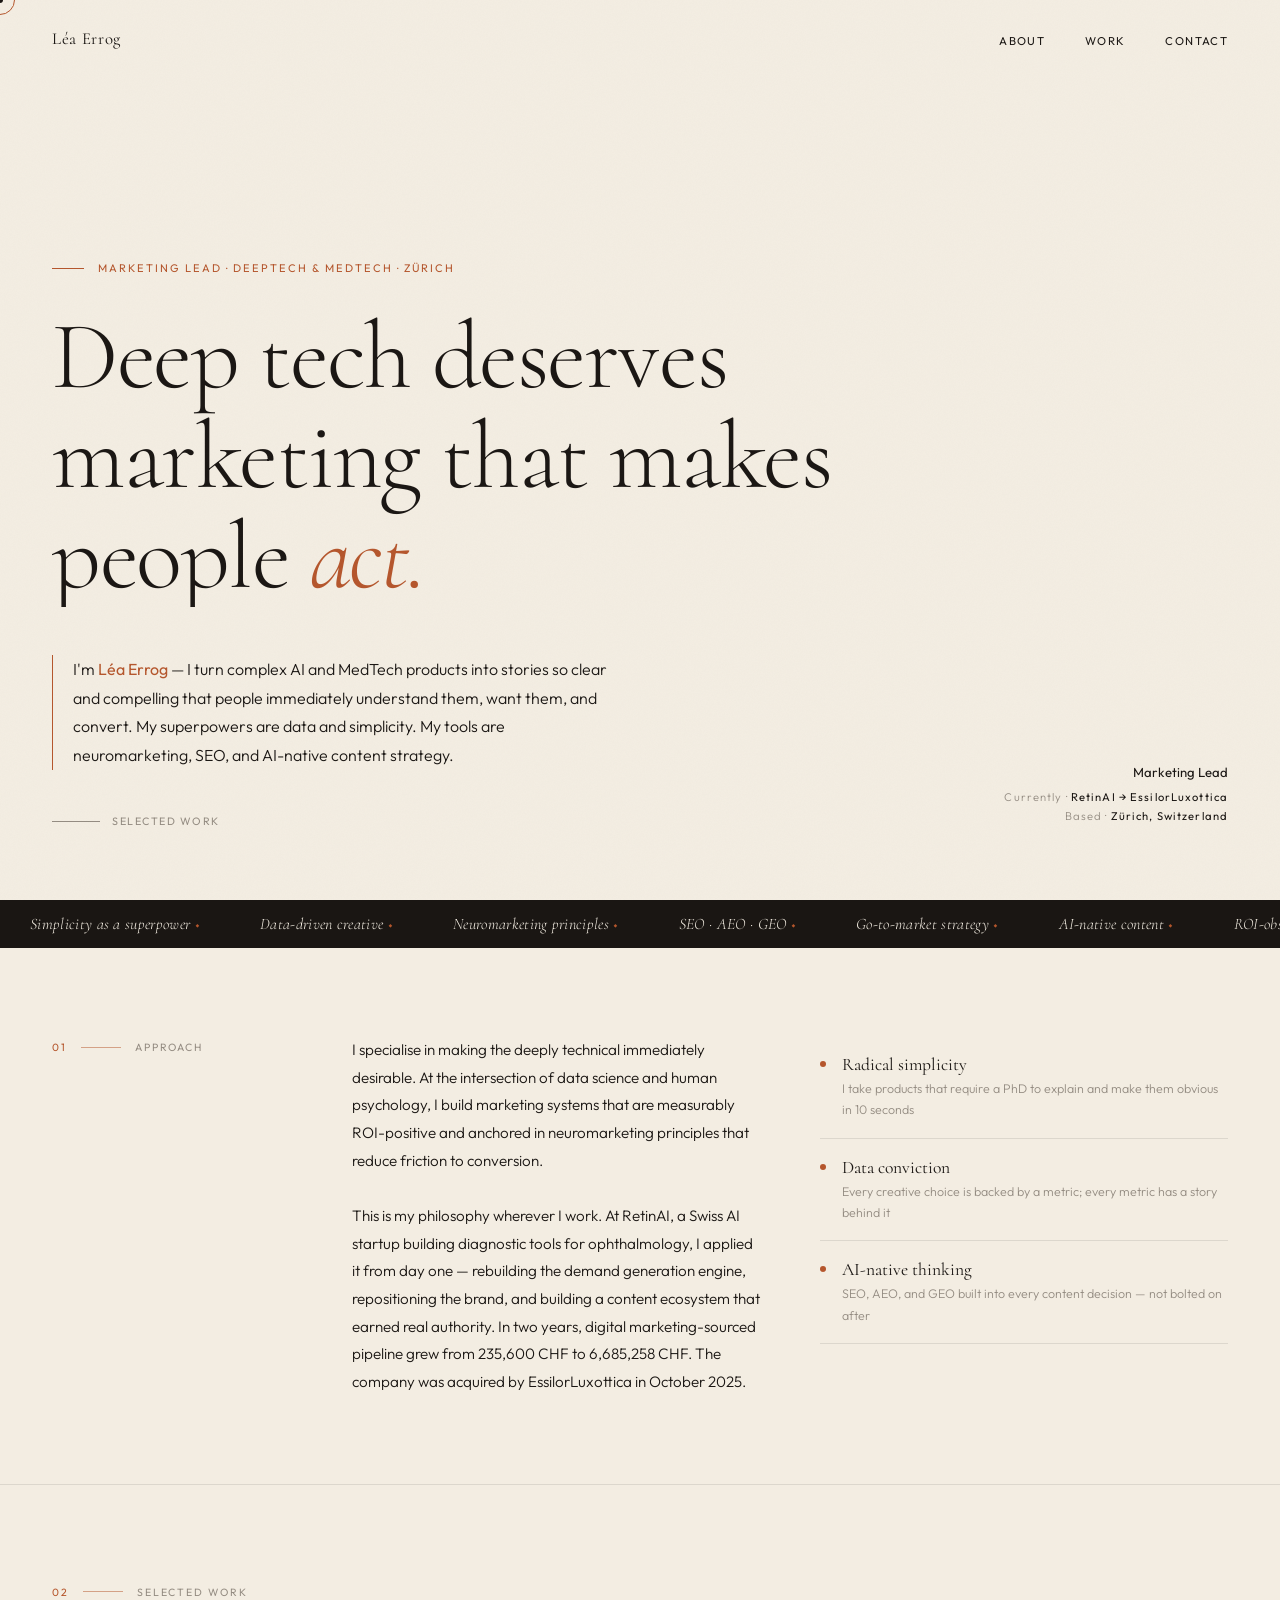
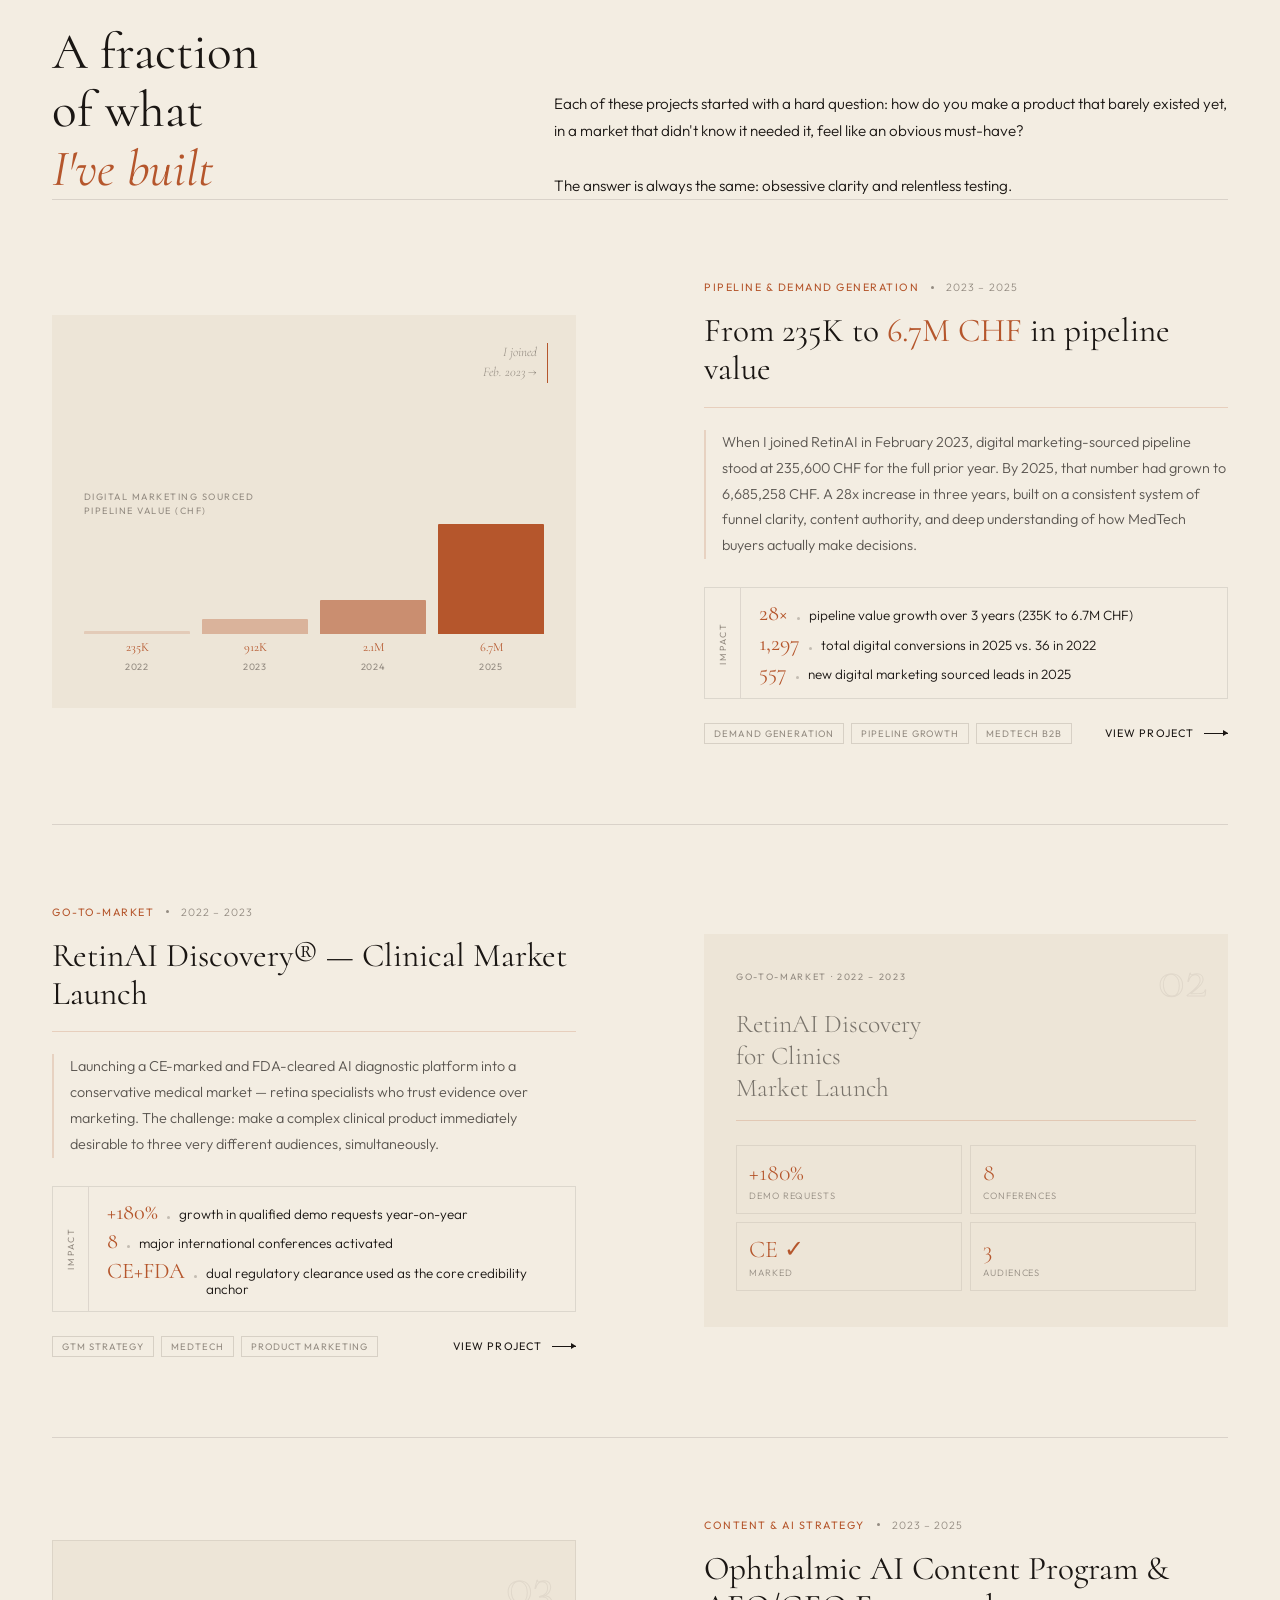
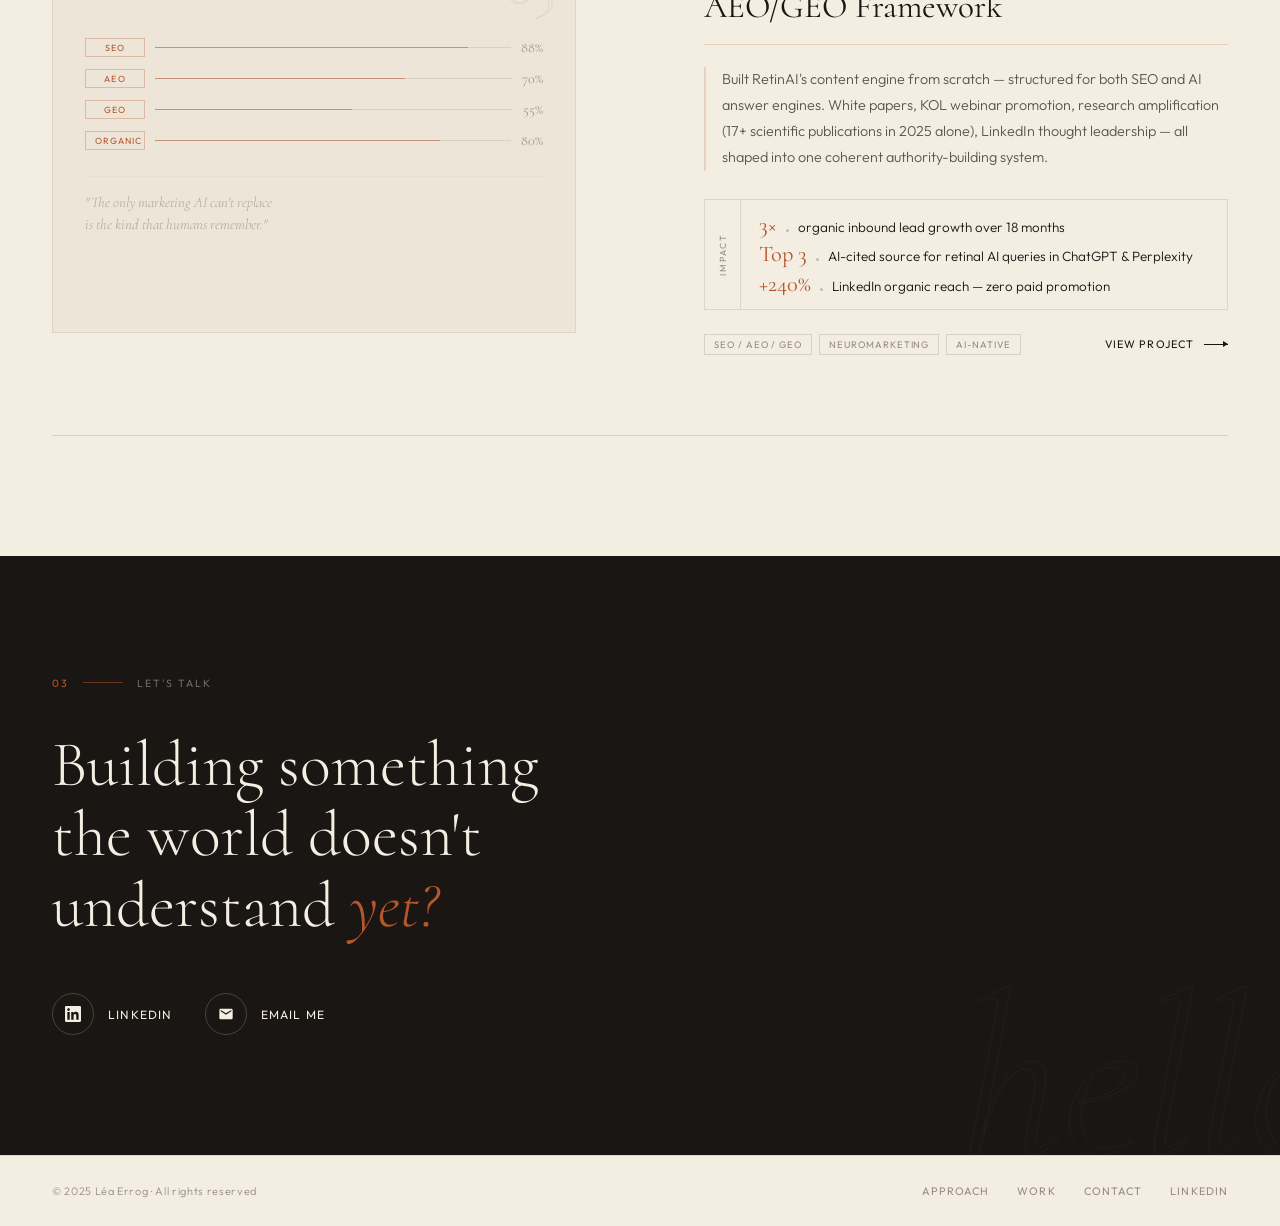
==== commit 682bb195: "Add files via upload" ====
--- a/index.html
+++ b/index.html
@@ -409,7 +409,7 @@
                 <div class="vfl-lbl">Demo requests</div>
               </div>
               <div class="vfl-block">
-                <div class="vfl-val">12</div>
+                <div class="vfl-val">8</div>
                 <div class="vfl-lbl">Conferences</div>
               </div>
               <div class="vfl-block">
@@ -431,13 +431,13 @@
           <span class="proj-year">2022 – 2023</span>
         </div>
         <h3 class="proj-title"><span class="proj-title-text">RetinAI Discovery® — Clinical Market Launch</span></h3>
-        <p class="proj-desc">Launching an FDA-cleared, CE-marked AI diagnostic platform into a conservative medical market — retina specialists who trust evidence over marketing. The challenge: build desire for a category that didn't exist yet, in a buying cycle dominated by scientific committees and procurement teams.</p>
+        <p class="proj-desc">Launching a CE-marked and FDA-cleared AI diagnostic platform into a conservative medical market — retina specialists who trust evidence over marketing. The challenge: make a complex clinical product immediately desirable to three very different audiences, simultaneously.</p>
         <div class="proj-impact">
           <div class="pil-col"><span class="pil-text">Impact</span></div>
           <div class="pim">
             <div class="pim-row"><span class="pim-val">+180%</span><span class="pim-dot"></span>growth in qualified demo requests year-on-year</div>
-            <div class="pim-row"><span class="pim-val">12</span><span class="pim-dot"></span>major international conferences activated</div>
-            <div class="pim-row"><span class="pim-val">1st</span><span class="pim-dot"></span>AI retinal imaging platform to go fully commercial in EU and US</div>
+            <div class="pim-row"><span class="pim-val">8</span><span class="pim-dot"></span>major international conferences activated</div>
+            <div class="pim-row"><span class="pim-val">CE+FDA</span><span class="pim-dot"></span>dual regulatory clearance used as the core credibility anchor</div>
           </div>
         </div>
         <div class="proj-bottom">
@@ -472,7 +472,7 @@
           <span class="proj-year">2023 – 2025</span>
         </div>
         <h3 class="proj-title"><span class="proj-title-text">Ophthalmic AI Content Program &amp; AEO/GEO Framework</span></h3>
-        <p class="proj-desc">Built RetinAI's entire content engine from scratch — structured not just for SEO but deliberately architected for AI answer engines, so the brand would appear in AI-generated answers, not just search results. White papers, KOL interviews, pharma partnerships, LinkedIn thought leadership — all interconnected into one authority-building system.</p>
+        <p class="proj-desc">Built RetinAI's content engine from scratch — structured for both SEO and AI answer engines. White papers, KOL webinar promotion, research amplification (17+ scientific publications in 2025 alone), LinkedIn thought leadership — all shaped into one coherent authority-building system.</p>
         <div class="proj-impact">
           <div class="pil-col"><span class="pil-text">Impact</span></div>
           <div class="pim">
@@ -510,7 +510,7 @@
           <div class="cl-icon"><svg viewBox="0 0 24 24"><path d="M20.447 20.452h-3.554v-5.569c0-1.328-.027-3.037-1.852-3.037-1.853 0-2.136 1.445-2.136 2.939v5.667H9.351V9h3.414v1.561h.046c.477-.9 1.637-1.85 3.37-1.85 3.601 0 4.267 2.37 4.267 5.455v6.286zM5.337 7.433c-1.144 0-2.063-.926-2.063-2.065 0-1.138.92-2.063 2.063-2.063 1.14 0 2.064.925 2.064 2.063 0 1.139-.925 2.065-2.064 2.065zm1.782 13.019H3.555V9h3.564v11.452zM22.225 0H1.771C.792 0 0 .774 0 1.729v20.542C0 23.227.792 24 1.771 24h20.451C23.2 24 24 23.227 24 22.271V1.729C24 .774 23.2 0 22.222 0h.003z"/></svg></div>
           LinkedIn
         </a>
-        <a href="/cdn-cgi/l/email-protection#274b42466742555548400944484a" class="contact-link">
+        <a href="mailto:lea.errog@gmail.com" class="contact-link">
           <div class="cl-icon"><svg viewBox="0 0 24 24"><path d="M20 4H4c-1.1 0-2 .9-2 2v12c0 1.1.9 2 2 2h16c1.1 0 2-.9 2-2V6c0-1.1-.9-2-2-2zm0 4l-8 5-8-5V6l8 5 8-5v2z"/></svg></div>
           Email me
         </a>
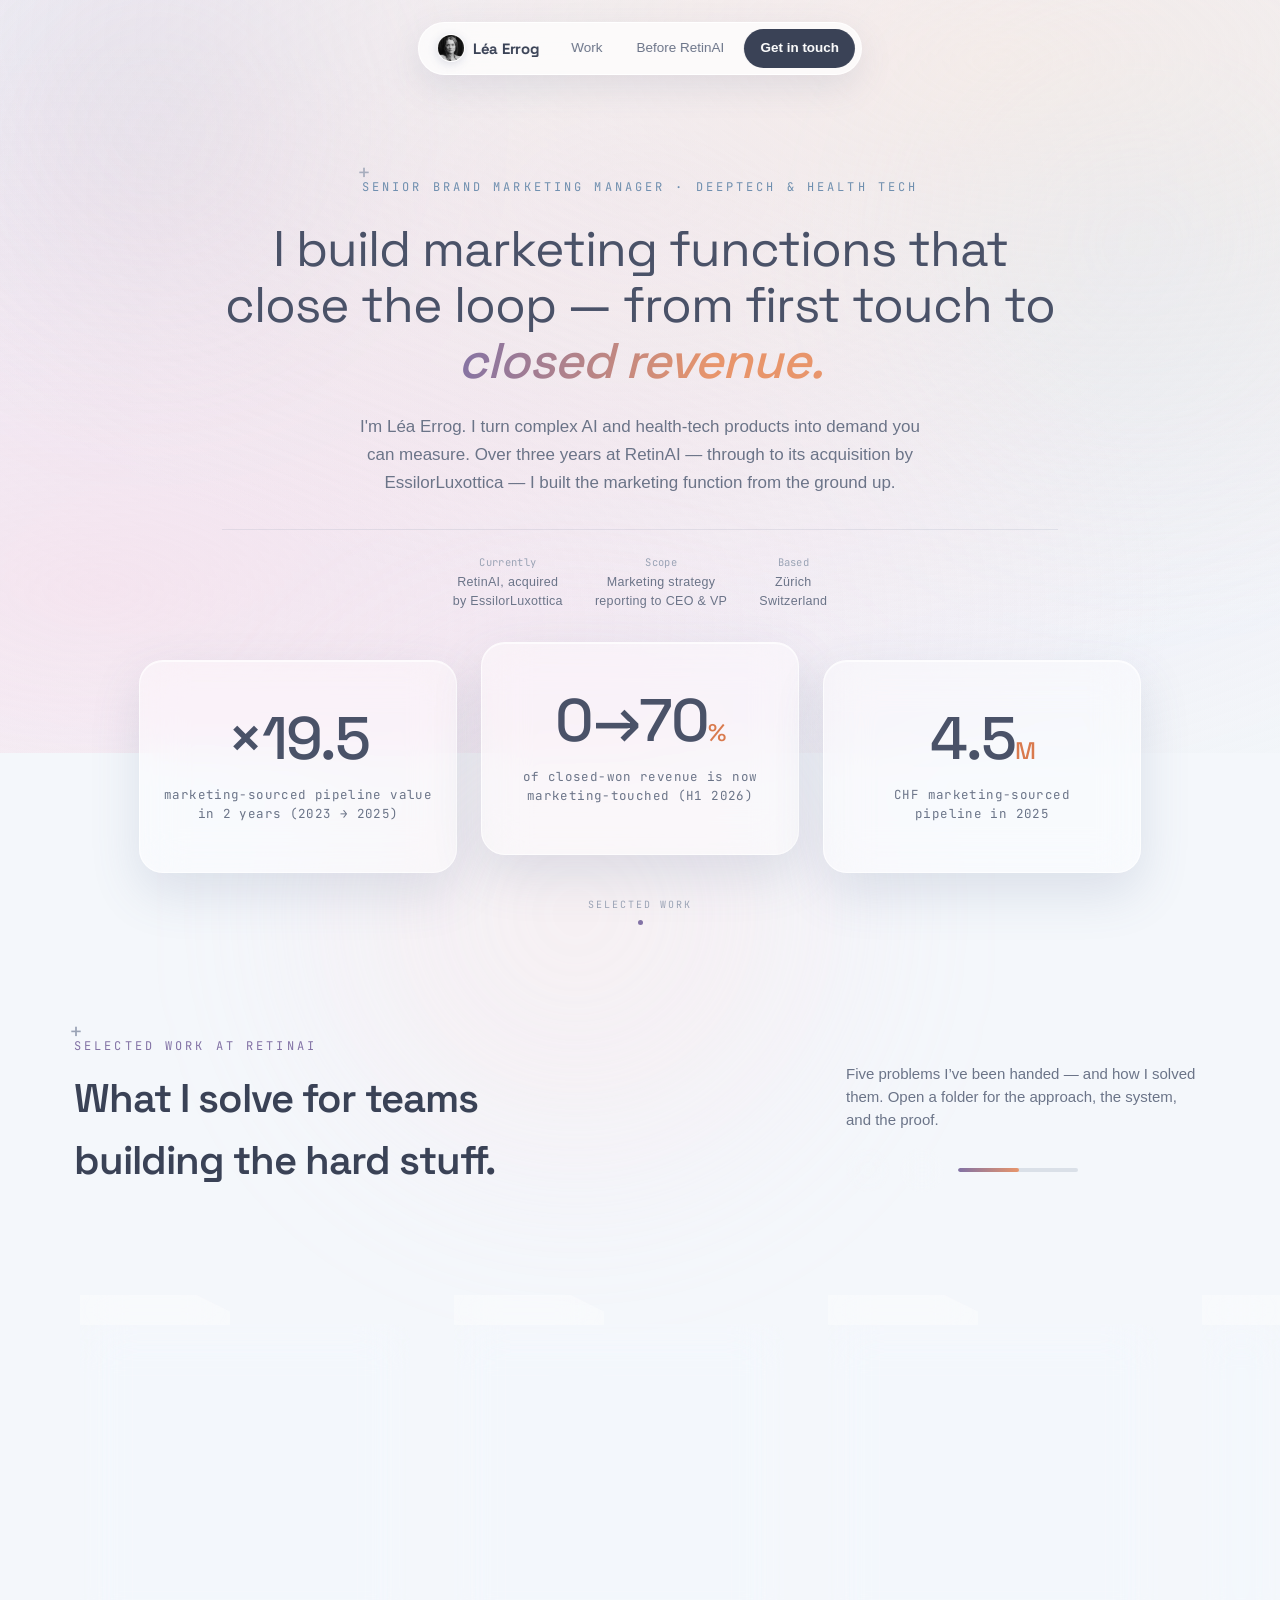
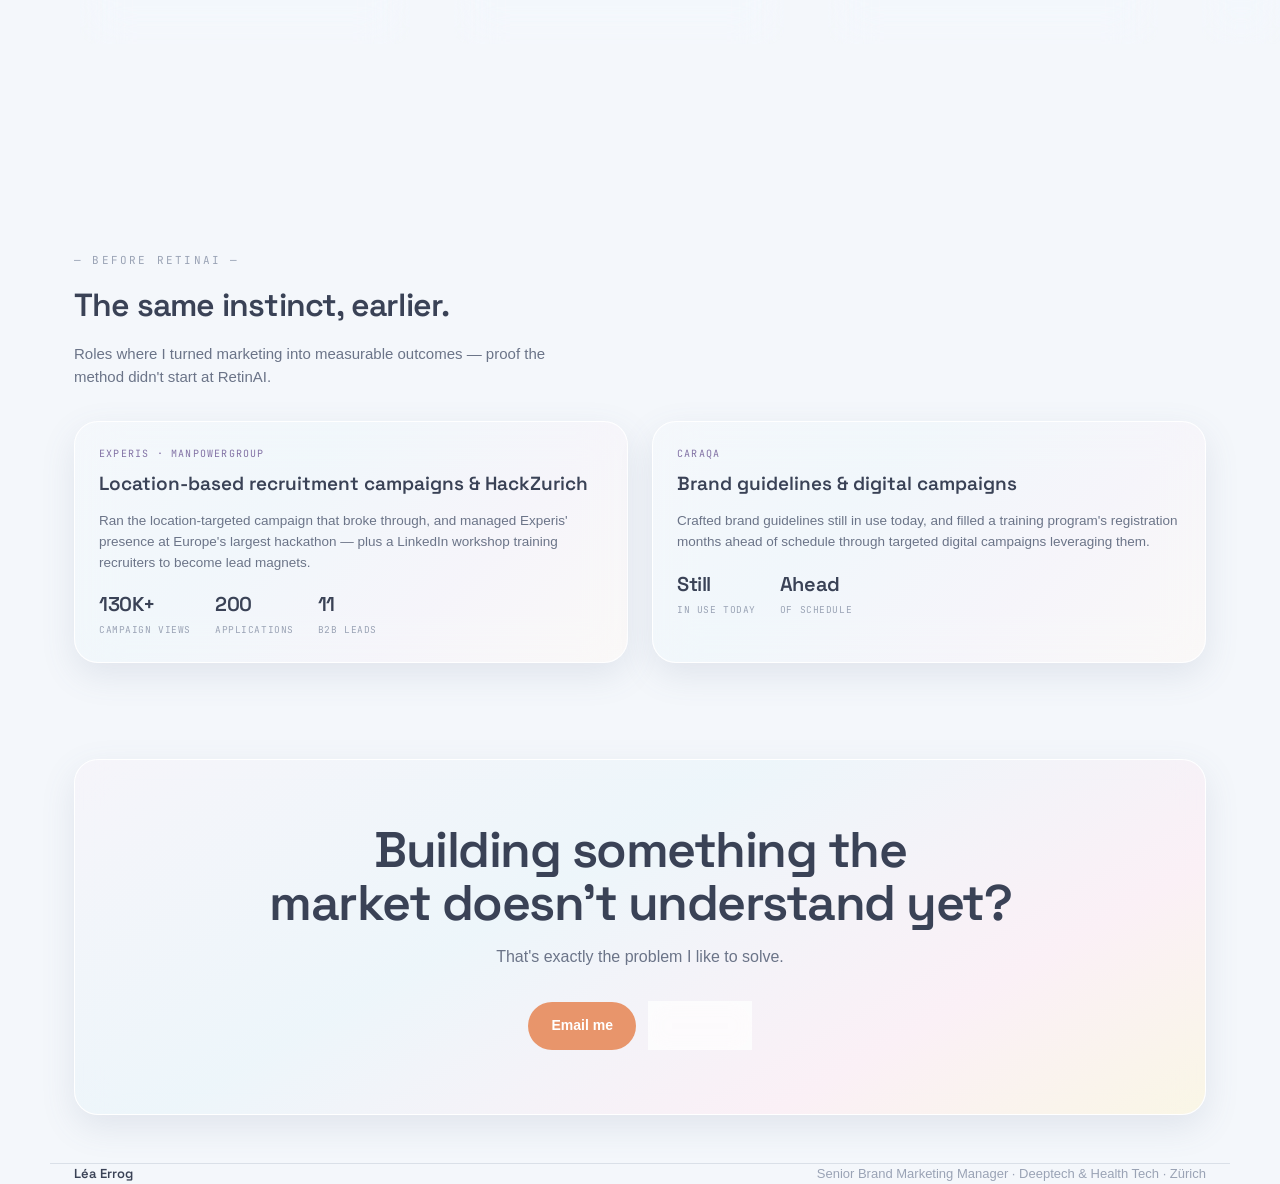
==== commit 5f2e3ffb: "Add files via upload Portfolio v2" ====
--- a/index.html
+++ b/index.html
@@ -1,560 +1,466 @@
 <!DOCTYPE html>
 <html lang="en">
 <head>
-  <meta charset="UTF-8">
-  <meta name="viewport" content="width=device-width, initial-scale=1.0">
-  <title>Léa Errog — Marketing Lead, Deeptech & MedTech</title>
-  <link rel="preconnect" href="https://fonts.googleapis.com">
-  <link rel="preconnect" href="https://fonts.gstatic.com" crossorigin>
-  <link href="https://fonts.googleapis.com/css2?family=Cormorant:ital,wght@0,300;0,400;0,500;0,600;1,300;1,400;1,500;1,600&family=Outfit:wght@300;400;500&display=swap" rel="stylesheet">
-  <style>
-    :root {
-      --cream: #F3EDE2;
-      --cream-mid: #EDE5D7;
-      --ink: #1A1613;
-      --copper: #B5562C;
-      --sage: #5F7A65;
-      --mist: #E6DFD2;
-      --warm-grey: #948C82;
-    }
-    *, *::before, *::after { box-sizing:border-box;margin:0;padding:0; }
-    html { scroll-behavior:smooth; }
-    body { background-color:var(--cream);color:var(--ink);font-family:'Outfit',sans-serif;font-weight:300;overflow-x:hidden;cursor:none; }
-    body::before { content:'';position:fixed;inset:0;background-image:url("data:image/svg+xml,%3Csvg xmlns='http://www.w3.org/2000/svg' width='300' height='300'%3E%3Cfilter id='n'%3E%3CfeTurbulence type='fractalNoise' baseFrequency='0.75' numOctaves='4' stitchTiles='stitch'/%3E%3C/filter%3E%3Crect width='300' height='300' filter='url(%23n)' opacity='0.035'/%3E%3C/svg%3E");pointer-events:none;z-index:9999;opacity:0.6; }
-
-    /* CURSOR */
-    #cursor-dot { width:6px;height:6px;background:var(--ink);border-radius:50%;position:fixed;pointer-events:none;z-index:10000;transform:translate(-50%,-50%); }
-    #cursor-ring { width:30px;height:30px;border:1px solid var(--copper);border-radius:50%;position:fixed;pointer-events:none;z-index:9998;transform:translate(-50%,-50%);transition:width .25s,height .25s; }
-    .cursor-grow { width:52px!important;height:52px!important; }
-
-    /* NAV */
-    nav { position:fixed;top:0;left:0;right:0;display:flex;justify-content:space-between;align-items:center;padding:28px 52px;z-index:100;transition:background .4s,box-shadow .4s,transform .4s cubic-bezier(.16,1,.3,1); }
-    nav.scrolled { background:rgba(243,237,226,.94);backdrop-filter:blur(12px);box-shadow:0 1px 0 rgba(26,22,19,.08); }
-    nav.nav-hidden { transform:translateY(-100%); }
-    .nav-logo { font-family:'Cormorant',serif;font-weight:400;font-size:1.05rem;letter-spacing:.04em;color:var(--ink);text-decoration:none; }
-    .nav-links { display:flex;gap:40px;list-style:none; }
-    .nav-links a { font-size:.71rem;font-weight:400;letter-spacing:.12em;text-transform:uppercase;color:var(--ink);text-decoration:none;position:relative;padding-bottom:2px; }
-    .nav-links a::after { content:'';position:absolute;bottom:0;left:0;width:0;height:1px;background:var(--copper);transition:width .3s; }
-    .nav-links a:hover::after { width:100%; }
-
-    /* HERO */
-    #hero { min-height:100vh;display:flex;flex-direction:column;justify-content:flex-end;padding:0 52px 72px;position:relative;overflow:hidden; }
-    .hero-eyebrow { font-size:.69rem;font-weight:400;letter-spacing:.18em;text-transform:uppercase;color:var(--copper);margin-bottom:32px;display:flex;align-items:center;gap:14px; }
-    .hero-eyebrow-line { display:inline-block;width:32px;height:1px;background:var(--copper); }
-    .hero-headline { font-family:'Cormorant',serif;font-weight:300;font-size:clamp(3.6rem,7.5vw,7rem);line-height:1.04;letter-spacing:-.015em;color:var(--ink);max-width:960px;margin-bottom:48px;overflow:hidden; }
-    .hero-headline-inner { display:block;transform:translateY(105%);animation:slideUp 1.15s cubic-bezier(.16,1,.3,1) .15s forwards; }
-    @keyframes slideUp { to{transform:translateY(0)} }
-    .hero-headline em { font-style:italic;color:var(--copper); }
-    .hero-headline-ghost { position:absolute;top:140px;right:52px;font-family:'Cormorant',serif;font-style:italic;font-weight:300;font-size:clamp(4rem,9vw,8.5rem);line-height:1;color:transparent;-webkit-text-stroke:1px rgba(26,22,19,.055);pointer-events:none;user-select:none;animation:fadeIn 1.8s ease .6s both; }
-    @keyframes fadeIn { from{opacity:0}to{opacity:1} }
-    .hero-bottom { display:flex;justify-content:space-between;align-items:flex-end;gap:40px; }
-    .hero-bio { max-width:560px; }
-    .hero-bio p { font-size:1rem;font-weight:300;line-height:1.8;color:var(--ink);opacity:.72;border-left:1px solid var(--copper);padding-left:20px;animation:fadeIn 1s ease .8s both; }
-    .hero-meta { text-align:right;animation:fadeIn 1s ease 1s both; }
-    .hero-meta-role { font-size:.82rem;font-weight:400;color:var(--ink);margin-bottom:10px; }
-    .hero-meta-item { font-size:.7rem;font-weight:300;letter-spacing:.1em;color:var(--warm-grey);margin-bottom:5px; }
-    .hero-meta-item strong { color:var(--ink);font-weight:400; }
-    .scroll-hint { display:flex;align-items:center;gap:12px;margin-top:44px;font-size:.67rem;font-weight:400;letter-spacing:.14em;text-transform:uppercase;color:var(--warm-grey);animation:fadeIn 1s ease 1.2s both; }
-    .scroll-line { width:48px;height:1px;background:var(--warm-grey);overflow:hidden;position:relative; }
-    .scroll-line::after { content:'';position:absolute;top:0;left:-100%;width:100%;height:100%;background:var(--copper);animation:lineSlide 2s ease-in-out infinite; }
-    @keyframes lineSlide { 0%{left:-100%}50%{left:0%}100%{left:100%} }
-
-    /* MARQUEE */
-    .marquee-strip { background:var(--ink);padding:14px 0;overflow:hidden;display:flex; }
-    .marquee-track { display:flex;animation:marquee 30s linear infinite;white-space:nowrap; }
-    .marquee-item { font-family:'Cormorant',serif;font-style:italic;font-size:1rem;font-weight:300;letter-spacing:.02em;padding:0 30px;color:var(--cream); }
-    .marquee-dot { color:var(--copper);font-style:normal; }
-    @keyframes marquee { from{transform:translateX(0)}to{transform:translateX(-50%)} }
-
-    /* ABOUT */
-    #about { padding:88px 52px;display:grid;grid-template-columns:240px 1fr 1fr;gap:60px;align-items:start;border-bottom:1px solid rgba(26,22,19,.1); }
-    .section-eyebrow { display:flex;align-items:center;gap:14px; }
-    .section-number { font-size:.66rem;font-weight:400;letter-spacing:.18em;color:var(--copper); }
-    .section-rule { width:40px;height:1px;background:var(--copper);opacity:.5; }
-    .section-label { font-size:.66rem;font-weight:400;letter-spacing:.18em;text-transform:uppercase;color:var(--warm-grey); }
-    .about-text { font-size:.95rem;font-weight:300;line-height:1.82;color:var(--ink);opacity:.78; }
-    .about-superpowers { display:flex;flex-direction:column; }
-    .superpower-item { padding:18px 0;border-bottom:1px solid rgba(26,22,19,.1);display:flex;align-items:flex-start;gap:16px; }
-    .superpower-icon { width:6px;height:6px;border-radius:50%;background:var(--copper);margin-top:7px;flex-shrink:0; }
-    .superpower-name { font-family:'Cormorant',serif;font-size:1.1rem;font-weight:400;color:var(--ink);display:block;margin-bottom:2px; }
-    .superpower-desc { font-size:.78rem;font-weight:300;color:var(--warm-grey);line-height:1.55; }
-
-    /* WORK INTRO */
-    #work-intro { padding:100px 52px 0;display:grid;grid-template-columns:1fr 1.6fr;gap:80px;align-items:end; }
-    .work-heading { font-family:'Cormorant',serif;font-size:clamp(2.4rem,4vw,3.4rem);font-weight:400;line-height:1.15;color:var(--ink); }
-    .work-heading em { font-style:italic;color:var(--copper); }
-    .work-subtext { font-size:.95rem;font-weight:300;line-height:1.8;color:var(--ink);opacity:.68; }
-
-    /* ── PROJECT LIST — open editorial, no tile backgrounds ── */
-    #projects { padding:0 52px 120px; }
-
-    .project-entry {
-      display: grid;
-      grid-template-columns: 1fr 1fr;
-      border-top: 1px solid rgba(26,22,19,.12);
-      padding: 80px 0;
-      text-decoration: none;
-      color: inherit;
-      position: relative;
-    }
-    .projects-end-rule { border-top:1px solid rgba(26,22,19,.12); }
-
-    /* Alternate flip */
-    .project-entry:nth-child(even) .pv-col { order:2; padding-left:64px; padding-right:0; }
-    .project-entry:nth-child(even) .pt-col { order:1; padding-right:64px; padding-left:0; }
-
-    /* Hover: title gets underline */
-    .proj-title-text { position:relative;display:inline; }
-    .proj-title-text::after { content:'';position:absolute;bottom:-3px;left:0;width:0;height:1px;background:var(--ink);transition:width .5s cubic-bezier(.16,1,.3,1); }
-    .project-entry:hover .proj-title-text::after { width:100%; }
-
-    /* Visual column */
-    .pv-col { display:flex;align-items:center;justify-content:center;padding-right:64px; }
-    .project-frame { width:100%;aspect-ratio:4/3;position:relative;overflow:hidden; }
-
-    /* ── Pipeline chart art ── */
-    .vf-pipeline { background:var(--cream-mid);width:100%;height:100%;display:flex;flex-direction:column;justify-content:flex-end;padding:36px 32px;position:relative; }
-    .vf-label { font-size:.58rem;font-weight:400;letter-spacing:.16em;text-transform:uppercase;color:var(--warm-grey);margin-bottom:24px;max-width:200px;line-height:1.5; }
-    .vf-joined { position:absolute;top:28px;right:28px;font-family:'Cormorant',serif;font-style:italic;font-size:.82rem;color:var(--warm-grey);text-align:right;border-right:1px solid var(--copper);padding-right:10px;line-height:1.5; }
-    .vf-bars { display:flex;align-items:flex-end;gap:12px;height:130px; }
-    .vf-col { display:flex;flex-direction:column;align-items:center;gap:6px;flex:1; }
-    .vf-bar-wrap { width:100%;height:110px;display:flex;align-items:flex-end; }
-    .vf-bar { width:100%;border-radius:1px 1px 0 0; }
-    .vf-b22 { height:15%;background:rgba(181,86,44,.18); }
-    .vf-b23 { height:57%;background:rgba(181,86,44,.45); }
-    .vf-b24 { height:100%;background:var(--copper); }
-    .vf-val { font-family:'Cormorant',serif;font-size:.78rem;font-weight:400;color:var(--copper);text-align:center;line-height:1.2; }
-    .vf-yr { font-size:.58rem;font-weight:400;letter-spacing:.06em;color:var(--warm-grey);text-align:center; }
-
-    /* ── Brand art ── */
-    .vf-brand { background:var(--cream);width:100%;height:100%;display:flex;flex-direction:column;justify-content:center;padding:36px 32px;border:1px solid rgba(26,22,19,.08);position:relative; }
-    .vfb-ghost { position:absolute;top:16px;right:20px;font-family:'Cormorant',serif;font-weight:300;font-size:3.5rem;line-height:1;color:transparent;-webkit-text-stroke:1px rgba(26,22,19,.06); }
-    .vfb-wm { font-family:'Cormorant',serif;font-weight:300;font-size:2.6rem;letter-spacing:-.02em;color:rgba(26,22,19,.14);display:block;border-bottom:1px solid rgba(181,86,44,.2);padding-bottom:14px;margin-bottom:14px; }
-    .vfb-sub { font-family:'Cormorant',serif;font-style:italic;font-size:.85rem;color:rgba(181,86,44,.5);display:block;margin-bottom:24px; }
-    .vfb-bars { display:flex;flex-direction:column;gap:8px; }
-    .vfb-bar { height:5px;border-radius:2px; }
-    .vfb-bar:nth-child(1){width:80%;background:rgba(181,86,44,.18);}
-    .vfb-bar:nth-child(2){width:55%;background:rgba(95,122,101,.18);}
-    .vfb-bar:nth-child(3){width:70%;background:rgba(148,140,130,.14);}
-    .vfb-palette { display:flex;gap:7px;margin-top:20px; }
-    .vfb-sw { width:24px;height:24px;border-radius:50%; }
-
-    /* ── Launch art ── */
-    .vf-launch { background:var(--cream-mid);width:100%;height:100%;display:flex;flex-direction:column;justify-content:flex-end;padding:36px 32px;position:relative;overflow:hidden; }
-    .vfl-ghost { position:absolute;top:16px;right:20px;font-family:'Cormorant',serif;font-weight:300;font-size:3.5rem;line-height:1;color:transparent;-webkit-text-stroke:1px rgba(26,22,19,.06); }
-    .vfl-label { font-size:.58rem;font-weight:400;letter-spacing:.18em;text-transform:uppercase;color:var(--warm-grey);margin-bottom:24px;max-width:200px;line-height:1.5; }
-    .vfl-title { font-family:'Cormorant',serif;font-weight:300;font-size:1.6rem;color:rgba(26,22,19,.55);line-height:1.25;margin-bottom:24px;padding-bottom:16px;border-bottom:1px solid rgba(181,86,44,.2); }
-    .vfl-grid { display:grid;grid-template-columns:1fr 1fr;gap:8px; }
-    .vfl-block { padding:12px;border:1px solid rgba(26,22,19,.08); }
-    .vfl-val { font-family:'Cormorant',serif;font-size:1.5rem;color:var(--copper);font-weight:300; }
-    .vfl-lbl { font-size:.58rem;letter-spacing:.1em;text-transform:uppercase;color:var(--warm-grey);margin-top:3px; }
-
-    /* ── Content/SEO art ── */
-    .vf-content { background:var(--cream-mid);width:100%;height:100%;display:flex;flex-direction:column;justify-content:center;padding:36px 32px;gap:12px;border:1px solid rgba(26,22,19,.08);position:relative; }
-    .vfc-ghost { position:absolute;top:16px;right:20px;font-family:'Cormorant',serif;font-weight:300;font-size:3.5rem;line-height:1;color:transparent;-webkit-text-stroke:1px rgba(26,22,19,.06); }
-    .vfc-row { display:flex;align-items:center;gap:10px; }
-    .vfc-tag { font-size:.56rem;font-weight:400;letter-spacing:.12em;text-transform:uppercase;padding:3px 9px;border:1px solid rgba(181,86,44,.3);color:var(--copper);flex-shrink:0;width:60px;text-align:center; }
-    .vfc-track { flex:1;height:1px;background:rgba(26,22,19,.1);position:relative; }
-    .vfc-track::after { content:'';position:absolute;left:0;top:0;height:100%;background:var(--copper);opacity:.5; }
-    .vfc-t88::after{width:88%} .vfc-t70::after{width:70%} .vfc-t55::after{width:55%} .vfc-t80::after{width:80%}
-    .vfc-val { font-family:'Cormorant',serif;font-size:.88rem;color:var(--warm-grey);flex-shrink:0; }
-    .vfc-quote { margin-top:14px;padding-top:14px;border-top:1px solid rgba(26,22,19,.07);font-family:'Cormorant',serif;font-style:italic;font-size:.92rem;font-weight:300;line-height:1.5;color:var(--ink);opacity:.3; }
-
-    /* Text column */
-    .pt-col { padding-left:64px;display:flex;flex-direction:column;justify-content:center; }
-    .proj-meta { display:flex;align-items:center;gap:12px;margin-bottom:18px; }
-    .proj-cat { font-size:.67rem;font-weight:400;letter-spacing:.14em;text-transform:uppercase;color:var(--copper); }
-    .proj-dot { width:3px;height:3px;border-radius:50%;background:var(--warm-grey); }
-    .proj-year { font-size:.67rem;font-weight:300;letter-spacing:.1em;color:var(--warm-grey); }
-    h3.proj-title { font-family:'Cormorant',serif;font-size:clamp(1.7rem,2.6vw,2.3rem);font-weight:400;line-height:1.15;color:var(--ink);margin-bottom:22px;padding-bottom:18px;border-bottom:1px solid rgba(181,86,44,.2); }
-    .proj-desc { font-size:.9rem;font-weight:300;line-height:1.8;color:var(--ink);opacity:.7;border-left:2px solid rgba(181,86,44,.25);padding-left:16px;margin-bottom:28px; }
-
-    /* Impact block */
-    .proj-impact { display:flex;border:1px solid rgba(26,22,19,.1);margin-bottom:24px; }
-    .pil-col { padding:14px 12px;border-right:1px solid rgba(26,22,19,.1);display:flex;align-items:center; }
-    .pil-text { font-size:.56rem;font-weight:400;letter-spacing:.2em;text-transform:uppercase;color:var(--warm-grey);writing-mode:vertical-rl;text-orientation:mixed;transform:rotate(180deg); }
-    .pim { padding:14px 18px;flex:1;display:flex;flex-direction:column;gap:7px; }
-    .pim-row { display:flex;align-items:baseline;gap:9px;font-size:.84rem;font-weight:300;color:var(--ink); }
-    .pim-val { font-family:'Cormorant',serif;font-size:1.4rem;font-weight:400;color:var(--copper);line-height:1; }
-    .pim-dot { width:3px;height:3px;border-radius:50%;background:var(--warm-grey);opacity:.5;flex-shrink:0; }
-
-    .proj-bottom { display:flex;align-items:center;justify-content:space-between; }
-    .proj-tags { display:flex;flex-wrap:wrap;gap:7px; }
-    .proj-tag { font-size:.59rem;font-weight:400;letter-spacing:.1em;text-transform:uppercase;color:var(--warm-grey);border:1px solid rgba(148,140,130,.3);padding:4px 9px; }
-    .proj-cta { display:inline-flex;align-items:center;gap:10px;font-size:.68rem;font-weight:400;letter-spacing:.1em;text-transform:uppercase;color:var(--ink);transition:color .25s,gap .3s;flex-shrink:0; }
-    .project-entry:hover .proj-cta { color:var(--copper);gap:18px; }
-    .cta-arr { display:inline-block;width:24px;height:1px;background:currentColor;position:relative; }
-    .cta-arr::after { content:'';position:absolute;right:0;top:-3px;border-top:3px solid transparent;border-bottom:3px solid transparent;border-left:5px solid currentColor; }
-
-    /* CONTACT */
-    #contact { padding:120px 52px;position:relative;overflow:hidden;background:var(--ink); }
-    .contact-bg-text { position:absolute;right:-60px;bottom:-40px;font-family:'Cormorant',serif;font-style:italic;font-weight:300;font-size:clamp(8rem,18vw,16rem);line-height:1;color:transparent;-webkit-text-stroke:1px rgba(243,237,226,.04);pointer-events:none;user-select:none; }
-    .contact-inner { max-width:640px; }
-    .c-eyebrow { display:flex;align-items:center;gap:14px; }
-    .c-num { font-size:.66rem;font-weight:400;letter-spacing:.18em;color:var(--copper); }
-    .c-rule { width:40px;height:1px;background:var(--copper);opacity:.5; }
-    .c-lbl { font-size:.66rem;font-weight:400;letter-spacing:.18em;text-transform:uppercase;color:rgba(243,237,226,.4); }
-    .contact-heading { font-family:'Cormorant',serif;font-weight:300;font-size:clamp(2.6rem,5vw,4.8rem);line-height:1.1;color:var(--cream);margin:40px 0 52px; }
-    .contact-heading em { font-style:italic;color:var(--copper); }
-    .contact-links { display:flex;gap:32px;flex-wrap:wrap; }
-    .contact-link { display:inline-flex;align-items:center;gap:14px;font-size:.75rem;font-weight:400;letter-spacing:.1em;text-transform:uppercase;color:var(--cream);text-decoration:none;transition:color .25s; }
-    .contact-link:hover { color:var(--copper); }
-    .cl-icon { width:42px;height:42px;border:1px solid rgba(243,237,226,.2);border-radius:50%;display:flex;align-items:center;justify-content:center;transition:background .25s,border-color .25s; }
-    .contact-link:hover .cl-icon { background:var(--copper);border-color:var(--copper); }
-    .cl-icon svg { width:16px;height:16px;fill:currentColor; }
-
-    footer { border-top:1px solid rgba(26,22,19,.1);padding:28px 52px;display:flex;justify-content:space-between;align-items:center;background:var(--cream); }
-    .footer-copy { font-size:.68rem;font-weight:300;letter-spacing:.06em;color:var(--warm-grey); }
-    .footer-links { display:flex;gap:28px; }
-    .footer-links a { font-size:.68rem;font-weight:400;letter-spacing:.1em;text-transform:uppercase;color:var(--warm-grey);text-decoration:none;transition:color .2s; }
-    .footer-links a:hover { color:var(--copper); }
-
-    .reveal { opacity:0;transform:translateY(22px);transition:opacity .7s,transform .7s; }
-    .reveal.visible { opacity:1;transform:translateY(0); }
-    .reveal-delay-1 { transition-delay:.12s; }
-    .reveal-delay-2 { transition-delay:.24s; }
-
-    @media (max-width:960px) {
-      nav{padding:22px 24px;} .nav-links{gap:20px;}
-      #hero{padding:0 24px 56px;} .hero-headline-ghost{display:none;} .hero-bottom{flex-direction:column;align-items:flex-start;}
-      #about{grid-template-columns:1fr;gap:32px;padding:64px 24px;}
-      #work-intro{grid-template-columns:1fr;gap:24px;padding:72px 24px 0;}
-      #projects{padding:0 24px 80px;}
-      .project-entry{grid-template-columns:1fr;gap:36px;padding:52px 0;}
-      .pv-col,.project-entry:nth-child(even) .pv-col{padding:0;order:0!important;}
-      .pt-col,.project-entry:nth-child(even) .pt-col{padding:0;order:0!important;}
-      .project-frame{aspect-ratio:16/9;}
-      #contact{padding:80px 24px;}
-      footer{flex-direction:column;gap:16px;padding:24px;}
-    }
-  </style>
+<meta charset="UTF-8">
+<meta name="viewport" content="width=device-width, initial-scale=1.0">
+<title>Léa Errog — Senior Brand Marketing Manager</title>
+<meta name="description" content="I build marketing functions that close the loop — from first touch to closed revenue. Deeptech & Health Tech marketing, Zürich.">
+<link rel="preconnect" href="https://fonts.googleapis.com">
+<link rel="preconnect" href="https://fonts.gstatic.com" crossorigin>
+<link href="https://fonts.googleapis.com/css2?family=Space+Grotesk:wght@400;500;600;700&family=JetBrains+Mono:wght@400;500&display=swap" rel="stylesheet">
+<link rel="stylesheet" href="prism.css">
+<style>
+/* ---------- HERO : text directly on rosy gradient ---------- */
+.hero{position:relative;
+  padding:150px var(--s6) 0;overflow:visible;text-align:center}
+.hero-top{position:relative}
+.hero-bg{position:absolute;top:-150px;left:calc(-1 * var(--s6));right:calc(-1 * var(--s6));bottom:120px;z-index:0;pointer-events:none;
+  background:radial-gradient(160% 130% at 78% 8%,rgba(252,235,221,.5),transparent 60%),
+             radial-gradient(140% 120% at 8% 78%,rgba(249,208,226,.4),transparent 60%),
+             radial-gradient(150% 140% at 50% 26%,rgba(226,217,236,.35),transparent 65%),
+             linear-gradient(180deg,rgba(226,217,236,.14),rgba(237,241,244,.14))}
+.hero .wrap{padding:0;max-width:none;width:100%;display:flex;justify-content:center;position:relative;z-index:1}
+
+.hero-panel{position:relative;z-index:2;max-width:900px;width:100%;margin:0 auto;padding:var(--s6) var(--s8) var(--s4);text-align:center}
+.hero-panel .eyebrow{margin-bottom:var(--s6);display:inline-block;color:var(--vectoris);opacity:.85}
+.hero-panel h1{font-family:var(--font-display);font-weight:400;letter-spacing:-.02em;line-height:1.12;
+  font-size:clamp(28px,4vw,50px);margin-bottom:var(--s6);color:#4A5268}
+.hero-panel h1 .accent{font-style:italic;font-weight:500;
+  background:linear-gradient(100deg,var(--prisme),var(--accent) 70%);-webkit-background-clip:text;background-clip:text;color:transparent}
+.hero-panel p.lede{font-size:clamp(14px,1.6vw,17px);color:var(--ink-soft);max-width:560px;margin:0 auto var(--s8);font-weight:400;line-height:1.65}
+.hero-panel .who{display:flex;gap:var(--s8);justify-content:center;flex-wrap:wrap;
+  font-family:var(--font-mono);font-size:10.5px;letter-spacing:.03em;color:var(--ink-faint);
+  padding-top:var(--s6);border-top:1px solid rgba(90,105,140,.12)}
+.hero-panel .who div b{color:var(--ink-soft);font-weight:500;display:block;margin-top:3px;font-family:var(--font-body);font-size:12.5px}
+.hero-scroll{position:relative;z-index:1;padding:var(--s6) 0 var(--s12);text-align:center;
+  font-family:var(--font-mono);font-size:10px;letter-spacing:.2em;text-transform:uppercase;color:var(--ink-faint);
+  display:flex;flex-direction:column;align-items:center;gap:8px}
+.hero-scroll .dot{width:5px;height:5px;border-radius:50%;background:var(--prisme);animation:scrolldot 1.8s ease-in-out infinite}
+@keyframes scrolldot{0%,100%{transform:translateY(0);opacity:.4}50%{transform:translateY(7px);opacity:1}}
+
+@media(max-width:640px){
+  .hero-panel{padding:var(--s8) var(--s4)}
+  .hero-panel .who{flex-direction:column;gap:var(--s4)}
+}
+@media(prefers-reduced-motion:reduce){
+  .hero-scroll .dot{animation:none}
+}
+
+/* ---------- HEADLINE STAT STRIP : floating liquid-glass cards ---------- */
+.headline-strip{padding:var(--s8) 0 0;position:relative;z-index:1}
+.hs-grid{display:grid;grid-template-columns:repeat(3,1fr);gap:var(--s6)}
+.hs{text-align:center;padding:var(--s12) var(--s6);border-radius:var(--r-l);
+  background:rgba(255,255,255,0.42);backdrop-filter:blur(22px) saturate(1.3);-webkit-backdrop-filter:blur(22px) saturate(1.3);
+  border:1px solid rgba(255,255,255,0.65);
+  box-shadow:0 20px 50px rgba(90,105,140,.16),inset 0 1px 0 rgba(255,255,255,.7);
+  transition:transform .4s cubic-bezier(.2,.8,.2,1),box-shadow .4s}
+.hs:hover{transform:translateY(-6px);box-shadow:0 30px 66px rgba(90,105,140,.22),inset 0 1px 0 rgba(255,255,255,.8)}
+.hs:nth-child(2){transform:translateY(-18px)}
+.hs:nth-child(2):hover{transform:translateY(-24px)}
+.hs .n{font-family:var(--font-display);font-weight:500;font-size:clamp(42px,5.2vw,60px);letter-spacing:-.03em;line-height:1;color:#4A5268}
+.hs .n .u{font-size:24px;color:var(--accent-deep)}
+.hs .c{font-family:var(--font-mono);font-size:12.5px;letter-spacing:.03em;color:var(--ink-soft);margin-top:var(--s4)}
+@media(max-width:640px){.hs-grid{grid-template-columns:1fr;gap:var(--s4)}.hs:nth-child(2){transform:none}}
+
+/* ---------- FOLDER SLIDER ---------- */
+.work{padding:var(--s16) 0 var(--s24);position:relative}
+.work-head{display:flex;align-items:flex-end;justify-content:space-between;margin-bottom:var(--s8);gap:var(--s6);flex-wrap:wrap}
+.work-head h2{font-family:var(--font-display);font-weight:600;letter-spacing:-.025em;font-size:clamp(26px,3.4vw,40px);margin-top:var(--s3)}
+.work-head p{color:var(--ink-soft);font-size:15px;max-width:360px}
+.slider-hint{font-family:var(--font-mono);font-size:11px;color:var(--ink-faint);display:flex;align-items:center;gap:8px}
+
+/* full-bleed stage so tilted tiles have room; no visible box */
+.slider-shell{position:relative;margin:0 calc(50% - 50vw);padding:0}
+.folders{display:flex;gap:44px;overflow-x:auto;padding:70px max(24px,calc(50vw - 560px)) 80px;
+  scroll-snap-type:none;-webkit-overflow-scrolling:touch;scrollbar-width:none;cursor:grab;
+  perspective:1600px;perspective-origin:50% 50%}
+.folders::-webkit-scrollbar{display:none}
+.folders.dragging{cursor:grabbing}
+.folders.dragging .folder{pointer-events:none}
+
+/* arrow controls + progress */
+.slider-ctrl{display:flex;gap:10px;align-items:center}
+.sc-btn{width:44px;height:44px;border-radius:50%;border:1px solid var(--surface-brd);
+  background:var(--surface-strong);backdrop-filter:blur(12px);color:var(--ink);cursor:pointer;
+  display:flex;align-items:center;justify-content:center;font-size:17px;transition:all .2s;box-shadow:var(--shadow-sm)}
+.sc-btn:hover{border-color:var(--prisme);color:var(--prisme);transform:translateY(-1px)}
+.sc-btn:disabled{opacity:.35;cursor:default;transform:none}
+.slider-progress{height:4px;width:120px;background:var(--hairline);border-radius:2px;overflow:hidden;margin-left:4px}
+.slider-progress .bar{height:100%;width:20%;border-radius:2px;background:linear-gradient(90deg,var(--prisme),var(--accent));transition:width .25s,margin-left .25s}
+
+/* ---- the folder itself ---- */
+.folder{scroll-snap-align:center;flex:0 0 330px;text-decoration:none;color:var(--ink);position:relative;
+  transform-style:preserve-3d;will-change:transform;
+  transition:transform .5s cubic-bezier(.2,.8,.2,1);transform:rotateY(var(--ry,0deg)) rotateX(var(--rx,0deg)) translateZ(var(--tz,0px))}
+
+/* folder silhouette: a tab that sits ON TOP, then the body, both same frosted material */
+.folder .tab{height:30px;width:150px;margin-left:0;position:relative;z-index:2;
+  border-radius:14px 20px 0 0;top:1px;
+  background:rgba(255,255,255,0.34);backdrop-filter:blur(20px) saturate(1.2);-webkit-backdrop-filter:blur(20px) saturate(1.2);
+  border:1px solid rgba(255,255,255,0.6);border-bottom:none;
+  display:flex;align-items:center;padding:0 16px;
+  font-family:var(--font-mono);font-size:10px;letter-spacing:.12em;text-transform:uppercase;color:var(--vectoris);
+  box-shadow:0 -1px 8px rgba(90,105,140,.06);
+  clip-path:polygon(0 0, 78% 0, 100% 55%, 100% 100%, 0 100%)}
+.folder .body{border-radius:2px 16px 16px 16px;padding:var(--s6);min-height:320px;
+  background:rgba(255,255,255,0.30);backdrop-filter:blur(24px) saturate(1.25);-webkit-backdrop-filter:blur(24px) saturate(1.25);
+  border:1px solid rgba(255,255,255,0.6);
+  box-shadow:0 24px 60px rgba(90,105,140,.16),inset 0 1px 0 rgba(255,255,255,.7);
+  display:flex;flex-direction:column;position:relative;overflow:hidden;
+  transition:box-shadow .45s,border-color .45s}
+/* frosted specular blob inside — soft, diffuse, one tint per folder */
+.folder .body::before{content:"";position:absolute;width:72%;height:56%;left:12%;bottom:8%;border-radius:50%;
+  background:var(--halo,radial-gradient(circle at 40% 40%,rgba(249,208,226,.5),rgba(130,114,165,.28) 55%,transparent 75%));
+  filter:blur(26px);opacity:.7;pointer-events:none;transition:opacity .45s,transform .6s}
+.folder.f-photon{--halo:radial-gradient(circle at 40% 40%,rgba(88,127,164,.34),rgba(178,230,245,.30) 55%,transparent 76%)}
+.folder.f-teal  {--halo:radial-gradient(circle at 40% 40%,rgba(78,158,123,.30),rgba(180,225,203,.30) 55%,transparent 76%)}
+.folder.f-coral {--halo:radial-gradient(circle at 40% 40%,rgba(217,122,78,.30),rgba(252,235,221,.42) 55%,transparent 76%)}
+.folder.f-prisme{--halo:radial-gradient(circle at 40% 40%,rgba(130,114,165,.32),rgba(226,217,236,.38) 55%,transparent 76%)}
+.folder.f-aurora{--halo:radial-gradient(circle at 40% 40%,rgba(192,95,134,.28),rgba(249,208,226,.40) 55%,transparent 76%)}
+.folder.f-photon .tab,.folder.f-photon .num{color:var(--vectoris)}
+.folder.f-teal .tab,.folder.f-teal .num{color:#3F8E6E}
+.folder.f-coral .tab,.folder.f-coral .num{color:var(--accent-deep)}
+.folder.f-prisme .tab,.folder.f-prisme .num{color:var(--prisme)}
+.folder.f-aurora .tab,.folder.f-aurora .num{color:#B85A82}
+
+/* per-folder colour identity — subtle transparent tints */
+.folder:nth-child(1) .body::before{background:radial-gradient(circle at 40% 40%,rgba(178,230,245,.55),rgba(88,127,164,.26) 55%,transparent 75%)}
+.folder:nth-child(1) .tab{color:var(--vectoris)}
+.folder:nth-child(2) .body::before{background:radial-gradient(circle at 40% 40%,rgba(178,230,245,.5),rgba(130,114,165,.24) 55%,transparent 75%)}
+.folder:nth-child(2) .tab{color:#5a8bb0}
+.folder:nth-child(3) .body::before{background:radial-gradient(circle at 40% 40%,rgba(230,217,236,.6),rgba(130,114,165,.3) 55%,transparent 75%)}
+.folder:nth-child(3) .tab{color:var(--prisme)}
+.folder:nth-child(4) .body::before{background:radial-gradient(circle at 40% 40%,rgba(249,208,226,.58),rgba(215,122,78,.24) 55%,transparent 75%)}
+.folder:nth-child(4) .tab{color:#c77fa0}
+.folder:nth-child(5) .body::before{background:radial-gradient(circle at 40% 40%,rgba(252,235,221,.62),rgba(231,154,99,.28) 55%,transparent 75%)}
+.folder:nth-child(5) .tab{color:var(--accent-deep)}
+
+.folder .num{font-family:var(--font-mono);font-size:12px;color:var(--prisme);position:relative}
+.folder h3{font-family:var(--font-display);font-weight:600;font-size:21px;letter-spacing:-.02em;margin:var(--s3) 0 var(--s3);position:relative;line-height:1.15}
+.folder .desc{font-size:13.5px;color:var(--ink-soft);position:relative;flex:1}
+.folder .foot{display:flex;align-items:flex-end;justify-content:space-between;margin-top:var(--s6);position:relative}
+.folder .headline-stat{font-family:var(--font-display);font-weight:600;font-size:26px;letter-spacing:-.03em;line-height:1}
+.folder .headline-stat .u{font-size:13px;color:var(--accent-deep)}
+.folder .headline-stat .cap{display:block;font-family:var(--font-mono);font-size:9.5px;letter-spacing:.08em;text-transform:uppercase;color:var(--ink-faint);margin-top:4px;font-weight:400}
+.folder .go{width:40px;height:40px;border-radius:50%;background:var(--go-bg,var(--ink));color:#fff;display:flex;align-items:center;justify-content:center;font-size:16px;transition:all .3s;position:relative}
+.folder.f-photon{--go-bg:var(--vectoris)}
+.folder.f-teal{--go-bg:#4E9E7B}
+.folder.f-coral{--go-bg:var(--accent-deep)}
+.folder.f-prisme{--go-bg:var(--prisme)}
+.folder.f-aurora{--go-bg:#C05F86}
+.folder .arrow-corner{position:absolute;top:16px;right:18px;color:var(--ink-faint);font-size:16px;opacity:.5;transition:all .3s;z-index:2}
+
+/* hover: lift toward viewer, brighten frost, arrow reacts */
+.folder:hover{transform:rotateY(var(--ry,0deg)) rotateX(0deg) translateZ(40px) translateY(-6px)}
+.folder:hover .body{box-shadow:0 34px 80px rgba(90,105,140,.24),inset 0 1px 0 rgba(255,255,255,.85);border-color:rgba(255,255,255,.85)}
+.folder:hover .body::before{opacity:1;transform:scale(1.08)}
+.folder:hover .go{transform:rotate(-45deg) scale(1.12);filter:brightness(1.08)}
+.folder:hover .arrow-corner{opacity:1;color:var(--accent-deep);transform:translate(2px,-2px)}
+
+@media(prefers-reduced-motion:reduce){
+  .folder{transition:none;transform:none!important}
+  .folder:hover{transform:translateY(-6px)!important}
+  .folder .body::before{transition:none}
+}
+
+
+/* ---------- BEFORE RETINAI ---------- */
+.before{padding:var(--s8) 0 var(--s16)}
+.before h2{font-family:var(--font-display);font-weight:600;letter-spacing:-.025em;font-size:clamp(22px,3vw,32px);margin-top:var(--s3)}
+.before .intro{color:var(--ink-soft);font-size:15px;margin:var(--s3) 0 var(--s8);max-width:520px}
+.before-grid{display:grid;grid-template-columns:1fr 1fr;gap:var(--s6)}
+.mini{padding:var(--s6);position:relative;overflow:hidden}
+.mini::before{content:"";position:absolute;inset:0;background:var(--iris-1);opacity:.18;pointer-events:none}
+.mini .role{font-family:var(--font-mono);font-size:10px;letter-spacing:.12em;text-transform:uppercase;color:var(--prisme);position:relative}
+.mini h4{font-family:var(--font-display);font-weight:600;font-size:19px;margin:var(--s2) 0 var(--s3);position:relative}
+.mini p{font-size:13.5px;color:var(--ink-soft);position:relative}
+.mini .stats{display:flex;gap:var(--s6);margin-top:var(--s4);position:relative}
+.mini .stats .s{font-family:var(--font-display);font-weight:600;font-size:20px;letter-spacing:-.02em}
+.mini .stats .s span{display:block;font-family:var(--font-mono);font-size:9.5px;letter-spacing:.06em;text-transform:uppercase;color:var(--ink-faint);font-weight:400;margin-top:3px}
+@media(max-width:640px){.before-grid{grid-template-columns:1fr}}
+
+/* ---------- CONTACT ---------- */
+.contact{padding:var(--s8) 0 var(--s12)}
+.contact-card{padding:var(--s16) var(--s12);text-align:center;position:relative;overflow:hidden}
+.contact-card::before{content:"";position:absolute;inset:0;background:var(--iris-2);opacity:.28;pointer-events:none}
+.contact-card h2{font-family:var(--font-display);font-weight:600;letter-spacing:-.03em;font-size:clamp(28px,4.5vw,50px);position:relative;line-height:1.05}
+.contact-card p{color:var(--ink-soft);font-size:16px;margin:var(--s4) 0 var(--s8);position:relative}
+.contact-actions{display:flex;gap:var(--s3);justify-content:center;flex-wrap:wrap;position:relative}
+
+footer{padding:var(--s12) 0 var(--s16);border-top:1px solid var(--hairline);color:var(--ink-faint);font-size:13px;
+  display:flex;justify-content:space-between;flex-wrap:wrap;gap:var(--s4)}
+footer .brand{color:var(--ink);font-family:var(--font-display);font-weight:600}
+</style>
 </head>
 <body>
-  <div id="cursor-dot"></div>
-  <div id="cursor-ring"></div>
-
-  <nav id="navbar">
-    <a href="index.html" class="nav-logo">Léa Errog</a>
-    <ul class="nav-links">
-      <li><a href="index.html#about">About</a></li>
-      <li><a href="index.html#projects">Work</a></li>
-      <li><a href="index.html#contact">Contact</a></li>
-    </ul>
-  </nav>
-
-  <!-- HERO -->
-  <section id="hero">
-    <div class="hero-eyebrow">
-      <span class="hero-eyebrow-line"></span>
-      Marketing Lead · Deeptech &amp; MedTech · Zürich
-    </div>
-    <h1 class="hero-headline">
-      <span class="hero-headline-inner">
-        Deep tech deserves<br>
-        marketing that makes<br>
-        people <em>act.</em>
-      </span>
-    </h1>
-    <div class="hero-bottom">
-      <div class="hero-bio">
-        <p>I'm <span style="color:var(--copper);font-weight:400;">Léa Errog</span> — I turn complex AI and MedTech products into stories so clear and compelling that people immediately understand them, want them, and convert. My superpowers are data and simplicity. My tools are neuromarketing, SEO, and AI-native content strategy.</p>
-        <a href="index.html#projects" class="scroll-hint" style="text-decoration:none;"><div class="scroll-line"></div>Selected work</a>
-      </div>
-      <div class="hero-meta">
-        <p class="hero-meta-role">Marketing Lead</p>
-        <p class="hero-meta-item">Currently · <strong>RetinAI → EssilorLuxottica</strong></p>
-        <p class="hero-meta-item">Based · <strong>Zürich, Switzerland</strong></p>
+<div class="aura"><span class="a"></span><span class="b"></span><span class="c"></span></div>
+
+<nav class="nav">
+  <a class="brand" href="index.html"><img class="avatar-nav" src="[data-uri]" alt="Léa Errog">Léa Errog</a>
+  <a class="link" href="#work">Work</a>
+  <a class="link" href="#before">Before RetinAI</a>
+  <a class="cta" href="#contact">Get in touch</a>
+</nav>
+
+<!-- HERO -->
+<header class="hero">
+  <div class="hero-top">
+  <div class="hero-bg"></div>
+  <div class="wrap">
+    <div class="hero-panel reveal">
+      <span class="eyebrow mk">Senior Brand Marketing Manager · Deeptech &amp; Health Tech</span>
+      <h1>I build marketing functions that close the loop — from first touch to <span class="accent">closed revenue.</span></h1>
+      <p class="lede">I'm Léa Errog. I turn complex AI and health-tech products into demand you can measure. Over three years at RetinAI — through to its acquisition by EssilorLuxottica — I built the marketing function from the ground up.</p>
+      <div class="who">
+        <div>Currently<b>RetinAI, acquired<br>by EssilorLuxottica</b></div>
+        <div>Scope<b>Marketing strategy<br>reporting to CEO &amp; VP</b></div>
+        <div>Based<b>Zürich<br>Switzerland</b></div>
+      </div>
+    </div>
+  </div>
+
+  <!-- HEADLINE STATS -->
+  <section class="headline-strip">
+    <div class="wrap">
+      <div class="hs-grid">
+        <div class="hs"><div class="n">×19.5</div><div class="c">marketing-sourced pipeline value<br>in 2 years (2023 → 2025)</div></div>
+        <div class="hs"><div class="n">0→70<span class="u">%</span></div><div class="c">of closed-won revenue is now<br>marketing-touched (H1 2026)</div></div>
+        <div class="hs"><div class="n">4.5<span class="u">M</span></div><div class="c">CHF marketing-sourced<br>pipeline in 2025</div></div>
       </div>
     </div>
   </section>
-
-  <!-- MARQUEE -->
-  <div class="marquee-strip" aria-hidden="true">
-    <div class="marquee-track">
-      <span class="marquee-item">Simplicity as a superpower <span class="marquee-dot">◆</span></span>
-      <span class="marquee-item">Data-driven creative <span class="marquee-dot">◆</span></span>
-      <span class="marquee-item">Neuromarketing principles <span class="marquee-dot">◆</span></span>
-      <span class="marquee-item">SEO · AEO · GEO <span class="marquee-dot">◆</span></span>
-      <span class="marquee-item">Go-to-market strategy <span class="marquee-dot">◆</span></span>
-      <span class="marquee-item">AI-native content <span class="marquee-dot">◆</span></span>
-      <span class="marquee-item">ROI-obsessed <span class="marquee-dot">◆</span></span>
-      <span class="marquee-item">MedTech · AI · Deeptech <span class="marquee-dot">◆</span></span>
-      <span class="marquee-item">Simplicity as a superpower <span class="marquee-dot">◆</span></span>
-      <span class="marquee-item">Data-driven creative <span class="marquee-dot">◆</span></span>
-      <span class="marquee-item">Neuromarketing principles <span class="marquee-dot">◆</span></span>
-      <span class="marquee-item">SEO · AEO · GEO <span class="marquee-dot">◆</span></span>
-      <span class="marquee-item">Go-to-market strategy <span class="marquee-dot">◆</span></span>
-      <span class="marquee-item">AI-native content <span class="marquee-dot">◆</span></span>
-      <span class="marquee-item">ROI-obsessed <span class="marquee-dot">◆</span></span>
-      <span class="marquee-item">MedTech · AI · Deeptech <span class="marquee-dot">◆</span></span>
-    </div>
   </div>
 
-  <!-- ABOUT -->
-  <section id="about">
-    <div style="padding-top:4px;">
-      <div class="section-eyebrow reveal">
-        <span class="section-number">01</span>
-        <div class="section-rule"></div>
-        <span class="section-label">Approach</span>
-      </div>
-    </div>
-    <div class="about-text reveal reveal-delay-1">
-      I specialise in making the deeply technical immediately desirable. At the intersection of data science and human psychology, I build marketing systems that are measurably ROI-positive and anchored in neuromarketing principles that reduce friction to conversion.
-      <br><br>
-      This is my philosophy wherever I work. At RetinAI, a Swiss AI startup building diagnostic tools for ophthalmology, I applied it from day one — rebuilding the demand generation engine, repositioning the brand, and building a content ecosystem that earned real authority. In two years, digital marketing-sourced pipeline grew from 235,600 CHF to 6,685,258 CHF. The company was acquired by EssilorLuxottica in October 2025.
-    </div>
-    <div class="about-superpowers reveal reveal-delay-2">
-      <div class="superpower-item">
-        <div class="superpower-icon"></div>
-        <div><span class="superpower-name">Radical simplicity</span><span class="superpower-desc">I take products that require a PhD to explain and make them obvious in 10 seconds</span></div>
-      </div>
-      <div class="superpower-item">
-        <div class="superpower-icon"></div>
-        <div><span class="superpower-name">Data conviction</span><span class="superpower-desc">Every creative choice is backed by a metric; every metric has a story behind it</span></div>
-      </div>
-      <div class="superpower-item">
-        <div class="superpower-icon"></div>
-        <div><span class="superpower-name">AI-native thinking</span><span class="superpower-desc">SEO, AEO, and GEO built into every content decision — not bolted on after</span></div>
-      </div>
-    </div>
-  </section>
-
-  <!-- WORK INTRO -->
-  <section id="work-intro">
-    <div>
-      <div class="section-eyebrow reveal" style="margin-bottom:24px;">
-        <span class="section-number">02</span>
-        <div class="section-rule"></div>
-        <span class="section-label">Selected Work</span>
-      </div>
-      <h2 class="work-heading reveal reveal-delay-1">A fraction<br>of what<br><em>I've built</em></h2>
-    </div>
-    <p class="work-subtext reveal reveal-delay-2">Each of these projects started with a hard question: how do you make a product that barely existed yet, in a market that didn't know it needed it, feel like an obvious must-have?<br><br>The answer is always the same: obsessive clarity and relentless testing.</p>
-  </section>
-
-  <!-- PROJECTS -->
-  <section id="projects">
-
-    <!-- 01 Pipeline -->
-    <a href="project-pipeline.html" class="project-entry reveal">
-      <div class="pv-col">
-        <div class="project-frame">
-          <div class="vf-pipeline">
-            <div class="vf-joined">I joined<br>Feb. 2023 →</div>
-            <div class="vf-label">Digital marketing sourced pipeline value (CHF)</div>
-            <div class="vf-bars">
-              <div class="vf-col">
-                <div class="vf-bar-wrap"><div class="vf-bar" style="height:3.5%;background:rgba(181,86,44,.18);"></div></div>
-                <div class="vf-val">235K</div>
-                <div class="vf-yr">2022</div>
-              </div>
-              <div class="vf-col">
-                <div class="vf-bar-wrap"><div class="vf-bar" style="height:13.6%;background:rgba(181,86,44,.35);"></div></div>
-                <div class="vf-val">912K</div>
-                <div class="vf-yr">2023</div>
-              </div>
-              <div class="vf-col">
-                <div class="vf-bar-wrap"><div class="vf-bar" style="height:31.4%;background:rgba(181,86,44,.6);"></div></div>
-                <div class="vf-val">2.1M</div>
-                <div class="vf-yr">2024</div>
-              </div>
-              <div class="vf-col">
-                <div class="vf-bar-wrap"><div class="vf-bar" style="height:100%;background:var(--copper);"></div></div>
-                <div class="vf-val">6.7M</div>
-                <div class="vf-yr">2025</div>
-              </div>
-            </div>
+  <div class="hero-scroll">Selected work<span class="dot"></span></div>
+</header>
+
+<!-- WORK / FOLDER SLIDER -->
+<section class="work" id="work">
+  <div class="wrap">
+    <div class="work-head reveal">
+      <div>
+        <div class="eyebrow mk">Selected work at RetinAI</div>
+        <h2>What I solve for teams<br>building the hard stuff.</h2>
+      </div>
+      <div>
+        <p>Five problems I&rsquo;ve been handed &mdash; and how I solved them. Open a folder for the approach, the system, and the proof.</p>
+        <div class="slider-ctrl" style="margin-top:16px">
+          <button class="sc-btn" id="prevBtn" aria-label="Previous case studies">‹</button>
+          <button class="sc-btn" id="nextBtn" aria-label="Next case studies">›</button>
+          <div class="slider-progress"><div class="bar" id="sliderBar"></div></div>
+        </div>
+      </div>
+    </div>
+
+    <div class="slider-shell">
+    <div class="folders" id="folders">
+
+      <a class="folder reveal f-photon" href="case-01-attribution.html">
+        <div class="tab">Analytics</div>
+        <div class="body"><span class="arrow-corner">↗</span>
+          <div class="num">01</div>
+          <h3>&ldquo;There was no marketing function here.&rdquo;</h3>
+          <div class="desc">I built the function from zero — the campaigns, the pipeline, and the analytics layer that proved which parts of it drove revenue.</div>
+          <div class="foot">
+            <div class="headline-stat">0→70<span class="u">%</span><span class="cap">revenue marketing-touched</span></div>
+            <span class="go" aria-hidden="true">→</span>
           </div>
         </div>
-      </div>
-      <div class="pt-col">
-        <div class="proj-meta">
-          <span class="proj-cat">Pipeline &amp; Demand Generation</span>
-          <div class="proj-dot"></div>
-          <span class="proj-year">2023 – 2025</span>
-        </div>
-        <h3 class="proj-title"><span class="proj-title-text">From 235K to <span style="color:var(--copper)">6.7M CHF</span> in pipeline value</span></h3>
-        <p class="proj-desc">When I joined RetinAI in February 2023, digital marketing-sourced pipeline stood at 235,600 CHF for the full prior year. By 2025, that number had grown to 6,685,258 CHF. A 28x increase in three years, built on a consistent system of funnel clarity, content authority, and deep understanding of how MedTech buyers actually make decisions.</p>
-        <div class="proj-impact">
-          <div class="pil-col"><span class="pil-text">Impact</span></div>
-          <div class="pim">
-            <div class="pim-row"><span class="pim-val">28×</span><span class="pim-dot"></span>pipeline value growth over 3 years (235K to 6.7M CHF)</div>
-            <div class="pim-row"><span class="pim-val">1,297</span><span class="pim-dot"></span>total digital conversions in 2025 vs. 36 in 2022</div>
-            <div class="pim-row"><span class="pim-val">557</span><span class="pim-dot"></span>new digital marketing sourced leads in 2025</div>
+      </a>
+
+      <a class="folder reveal f-teal" href="case-02-demand.html">
+        <div class="tab">Demand gen</div>
+        <div class="body"><span class="arrow-corner">↗</span>
+          <div class="num">02</div>
+          <h3>&ldquo;Our pipeline is too thin to hit target.&rdquo;</h3>
+          <div class="desc">I rebuild the demand engine end to end &mdash; funnel, website, lead capture &mdash; until pipeline compounds instead of trickling.</div>
+          <div class="foot">
+            <div class="headline-stat">×19.5<span class="cap">pipeline value growth</span></div>
+            <span class="go" aria-hidden="true">→</span>
           </div>
         </div>
-        <div class="proj-bottom">
-          <div class="proj-tags">
-            <span class="proj-tag">Demand Generation</span>
-            <span class="proj-tag">Pipeline Growth</span>
-            <span class="proj-tag">MedTech B2B</span>
+      </a>
+
+      <a class="folder reveal f-coral" href="case-03-content-ai.html">
+        <div class="tab">Content · AI</div>
+        <div class="body"><span class="arrow-corner">↗</span>
+          <div class="num">03</div>
+          <h3>&ldquo;Nobody understands what we actually do.&rdquo;</h3>
+          <div class="desc">I turn complex tech into a clear story, and build the AI-native content system that scales it &mdash; without a bigger team.</div>
+          <div class="foot">
+            <div class="headline-stat">3<span class="u">×</span><span class="cap">faster production</span></div>
+            <span class="go" aria-hidden="true">→</span>
           </div>
-          <span class="proj-cta">View project <span class="cta-arr"></span></span>
-        </div>
-      </div>
-    </a>
-
-    <!-- 02 Discovery Launch -->
-    <a href="project-launch.html" class="project-entry reveal">
-      <div class="pv-col">
-        <div class="project-frame">
-          <div class="vf-launch">
-            <div class="vfl-ghost">02</div>
-            <div class="vfl-label">Go-to-market · 2022 – 2023</div>
-            <div class="vfl-title">RetinAI Discovery<br>for Clinics<br>Market Launch</div>
-            <div class="vfl-grid">
-              <div class="vfl-block">
-                <div class="vfl-val">+180%</div>
-                <div class="vfl-lbl">Demo requests</div>
-              </div>
-              <div class="vfl-block">
-                <div class="vfl-val">8</div>
-                <div class="vfl-lbl">Conferences</div>
-              </div>
-              <div class="vfl-block">
-                <div class="vfl-val">CE ✓</div>
-                <div class="vfl-lbl">Marked</div>
-              </div>
-              <div class="vfl-block">
-                <div class="vfl-val">3</div>
-                <div class="vfl-lbl">Audiences</div>
-              </div>
-            </div>
+        </div>
+      </a>
+
+      <a class="folder reveal f-prisme" href="case-04-events-pr.html">
+        <div class="tab">Events · PR</div>
+        <div class="body"><span class="arrow-corner">↗</span>
+          <div class="num">04</div>
+          <h3>&ldquo;Our events cost a fortune. What's the ROI?&rdquo;</h3>
+          <div class="desc">I turn conferences into pipeline and earned media &mdash; then build the team that runs them without me.</div>
+          <div class="foot">
+            <div class="headline-stat">15<span class="u">+</span><span class="cap">events led</span></div>
+            <span class="go" aria-hidden="true">→</span>
           </div>
         </div>
-      </div>
-      <div class="pt-col">
-        <div class="proj-meta">
-          <span class="proj-cat">Go-To-Market</span>
-          <div class="proj-dot"></div>
-          <span class="proj-year">2022 – 2023</span>
-        </div>
-        <h3 class="proj-title"><span class="proj-title-text">RetinAI Discovery® — Clinical Market Launch</span></h3>
-        <p class="proj-desc">Launching a CE-marked and FDA-cleared AI diagnostic platform into a conservative medical market — retina specialists who trust evidence over marketing. The challenge: make a complex clinical product immediately desirable to three very different audiences, simultaneously.</p>
-        <div class="proj-impact">
-          <div class="pil-col"><span class="pil-text">Impact</span></div>
-          <div class="pim">
-            <div class="pim-row"><span class="pim-val">+180%</span><span class="pim-dot"></span>growth in qualified demo requests year-on-year</div>
-            <div class="pim-row"><span class="pim-val">8</span><span class="pim-dot"></span>major international conferences activated</div>
-            <div class="pim-row"><span class="pim-val">CE+FDA</span><span class="pim-dot"></span>dual regulatory clearance used as the core credibility anchor</div>
+      </a>
+
+      <a class="folder reveal f-aurora" href="case-05-revops.html">
+        <div class="tab">RevOps · GTM</div>
+        <div class="body"><span class="arrow-corner">↗</span>
+          <div class="num">05</div>
+          <h3>&ldquo;Sales and marketing don&rsquo;t agree on anything.&rdquo;</h3>
+          <div class="desc">I build the operational backbone &mdash; lifecycle stages, automated workflows, one shared funnel &mdash; so both teams work off the same truth.</div>
+          <div class="foot">
+            <div class="headline-stat">3<span class="cap">launches shipped</span></div>
+            <span class="go" aria-hidden="true">→</span>
           </div>
         </div>
-        <div class="proj-bottom">
-          <div class="proj-tags">
-            <span class="proj-tag">GTM Strategy</span>
-            <span class="proj-tag">MedTech</span>
-            <span class="proj-tag">Product Marketing</span>
-          </div>
-          <span class="proj-cta">View project <span class="cta-arr"></span></span>
-        </div>
-      </div>
-    </a>
-
-    <!-- 03 Content -->
-    <a href="project-content.html" class="project-entry reveal">
-      <div class="pv-col">
-        <div class="project-frame">
-          <div class="vf-content">
-            <div class="vfc-ghost">03</div>
-            <div class="vfc-row"><span class="vfc-tag">SEO</span><div class="vfc-track vfc-t88"></div><span class="vfc-val">88%</span></div>
-            <div class="vfc-row"><span class="vfc-tag">AEO</span><div class="vfc-track vfc-t70"></div><span class="vfc-val">70%</span></div>
-            <div class="vfc-row"><span class="vfc-tag">GEO</span><div class="vfc-track vfc-t55"></div><span class="vfc-val">55%</span></div>
-            <div class="vfc-row"><span class="vfc-tag">Organic</span><div class="vfc-track vfc-t80"></div><span class="vfc-val">80%</span></div>
-            <div class="vfc-quote">"The only marketing AI can't replace<br>is the kind that humans remember."</div>
-          </div>
-        </div>
-      </div>
-      <div class="pt-col">
-        <div class="proj-meta">
-          <span class="proj-cat">Content &amp; AI Strategy</span>
-          <div class="proj-dot"></div>
-          <span class="proj-year">2023 – 2025</span>
-        </div>
-        <h3 class="proj-title"><span class="proj-title-text">Ophthalmic AI Content Program &amp; AEO/GEO Framework</span></h3>
-        <p class="proj-desc">Built RetinAI's content engine from scratch — structured for both SEO and AI answer engines. White papers, KOL webinar promotion, research amplification (17+ scientific publications in 2025 alone), LinkedIn thought leadership — all shaped into one coherent authority-building system.</p>
-        <div class="proj-impact">
-          <div class="pil-col"><span class="pil-text">Impact</span></div>
-          <div class="pim">
-            <div class="pim-row"><span class="pim-val">3×</span><span class="pim-dot"></span>organic inbound lead growth over 18 months</div>
-            <div class="pim-row"><span class="pim-val">Top 3</span><span class="pim-dot"></span>AI-cited source for retinal AI queries in ChatGPT &amp; Perplexity</div>
-            <div class="pim-row"><span class="pim-val">+240%</span><span class="pim-dot"></span>LinkedIn organic reach — zero paid promotion</div>
-          </div>
-        </div>
-        <div class="proj-bottom">
-          <div class="proj-tags">
-            <span class="proj-tag">SEO / AEO / GEO</span>
-            <span class="proj-tag">Neuromarketing</span>
-            <span class="proj-tag">AI-native</span>
-          </div>
-          <span class="proj-cta">View project <span class="cta-arr"></span></span>
-        </div>
-      </div>
-    </a>
-
-    <div class="projects-end-rule"></div>
-  </section>
-
-  <!-- CONTACT -->
-  <section id="contact">
-    <div class="contact-bg-text" aria-hidden="true">hello</div>
-    <div class="contact-inner">
-      <div class="c-eyebrow reveal">
-        <span class="c-num">03</span>
-        <div class="c-rule"></div>
-        <span class="c-lbl">Let's talk</span>
-      </div>
-      <h2 class="contact-heading reveal reveal-delay-1">Building something<br>the world doesn't<br>understand <em>yet?</em></h2>
-      <div class="contact-links reveal reveal-delay-2">
-        <a href="https://www.linkedin.com/in/léa-errog-275486a7/" target="_blank" class="contact-link">
-          <div class="cl-icon"><svg viewBox="0 0 24 24"><path d="M20.447 20.452h-3.554v-5.569c0-1.328-.027-3.037-1.852-3.037-1.853 0-2.136 1.445-2.136 2.939v5.667H9.351V9h3.414v1.561h.046c.477-.9 1.637-1.85 3.37-1.85 3.601 0 4.267 2.37 4.267 5.455v6.286zM5.337 7.433c-1.144 0-2.063-.926-2.063-2.065 0-1.138.92-2.063 2.063-2.063 1.14 0 2.064.925 2.064 2.063 0 1.139-.925 2.065-2.064 2.065zm1.782 13.019H3.555V9h3.564v11.452zM22.225 0H1.771C.792 0 0 .774 0 1.729v20.542C0 23.227.792 24 1.771 24h20.451C23.2 24 24 23.227 24 22.271V1.729C24 .774 23.2 0 22.222 0h.003z"/></svg></div>
-          LinkedIn
-        </a>
-        <a href="mailto:lea.errog@gmail.com" class="contact-link">
-          <div class="cl-icon"><svg viewBox="0 0 24 24"><path d="M20 4H4c-1.1 0-2 .9-2 2v12c0 1.1.9 2 2 2h16c1.1 0 2-.9 2-2V6c0-1.1-.9-2-2-2zm0 4l-8 5-8-5V6l8 5 8-5v2z"/></svg></div>
-          Email me
-        </a>
-      </div>
-    </div>
-  </section>
-
-  <footer>
-    <p class="footer-copy">© 2025 Léa Errog · All rights reserved</p>
-    <div class="footer-links">
-      <a href="index.html#about">Approach</a>
-      <a href="index.html#projects">Work</a>
-      <a href="index.html#contact">Contact</a>
-      <a href="https://www.linkedin.com/in/léa-errog-275486a7/" target="_blank">LinkedIn</a>
-    </div>
-  </footer>
-
-    <script>
-    const dot=document.getElementById('cursor-dot'),ring=document.getElementById('cursor-ring');
-    let rx=0,ry=0,dx=0,dy=0;
-    document.addEventListener('mousemove',e=>{dx=e.clientX;dy=e.clientY;dot.style.left=dx+'px';dot.style.top=dy+'px';});
-    document.querySelectorAll('a,button').forEach(el=>{
-      el.addEventListener('mouseenter',()=>ring.classList.add('cursor-grow'));
-      el.addEventListener('mouseleave',()=>ring.classList.remove('cursor-grow'));
-    });
-    (function loop(){rx+=(dx-rx)*.12;ry+=(dy-ry)*.12;ring.style.left=rx+'px';ring.style.top=ry+'px';requestAnimationFrame(loop);})();
-
-    // Nav: hide on scroll down, show on scroll up
-    const nav=document.getElementById('navbar');
-    let lastY=0;
-    window.addEventListener('scroll',()=>{
-      const y=window.scrollY;
-      nav.classList.toggle('scrolled',y>60);
-      if(y>120){
-        nav.classList.toggle('nav-hidden',y>lastY);
-      } else {
-        nav.classList.remove('nav-hidden');
-      }
-      lastY=y;
-    });
-
-    // Reveal on scroll
-    const io=new IntersectionObserver(e=>{e.forEach(x=>{if(x.isIntersecting){x.target.classList.add('visible');io.unobserve(x.target);}});},{threshold:.08});
-    document.querySelectorAll('.reveal').forEach(el=>io.observe(el));
-  </script>
+      </a>
+
+    </div>
+    </div>
+  </div>
+</section>
+
+<!-- BEFORE RETINAI -->
+<section class="before" id="before">
+  <div class="wrap">
+    <div class="reveal">
+      <div class="eyelabel">— Before RetinAI —</div>
+      <h2>The same instinct, earlier.</h2>
+      <p class="intro">Roles where I turned marketing into measurable outcomes — proof the method didn't start at RetinAI.</p>
+    </div>
+    <div class="before-grid">
+      <div class="mini glass reveal">
+        <div class="role">Experis · ManpowerGroup</div>
+        <h4>Location-based recruitment campaigns &amp; HackZurich</h4>
+        <p>Ran the location-targeted campaign that broke through, and managed Experis' presence at Europe's largest hackathon — plus a LinkedIn workshop training recruiters to become lead magnets.</p>
+        <div class="stats">
+          <div class="s">130K+<span>campaign views</span></div>
+          <div class="s">200<span>applications</span></div>
+          <div class="s">11<span>B2B leads</span></div>
+        </div>
+      </div>
+      <div class="mini glass reveal">
+        <div class="role">CARAQA</div>
+        <h4>Brand guidelines &amp; digital campaigns</h4>
+        <p>Crafted brand guidelines still in use today, and filled a training program's registration months ahead of schedule through targeted digital campaigns leveraging them.</p>
+        <div class="stats">
+          <div class="s">Still<span>in use today</span></div>
+          <div class="s">Ahead<span>of schedule</span></div>
+        </div>
+      </div>
+    </div>
+  </div>
+</section>
+
+<!-- CONTACT -->
+<section class="contact" id="contact">
+  <div class="wrap">
+    <div class="contact-card glass reveal">
+      <h2>Building something the<br>market doesn't understand yet?</h2>
+      <p>That's exactly the problem I like to solve.</p>
+      <div class="contact-actions">
+        <a class="btn btn-primary" href="mailto:lea.errog@gmail.com">Email me</a>
+        <a class="btn btn-ghost" href="https://www.linkedin.com/in/l%C3%A9a-errog-275486a7/" target="_blank" rel="noopener">LinkedIn</a>
+      </div>
+    </div>
+  </div>
+</section>
+
+<footer class="wrap">
+  <div class="brand">Léa Errog</div>
+  <div>Senior Brand Marketing Manager · Deeptech &amp; Health Tech · Zürich</div>
+</footer>
+
+<script>
+const io=new IntersectionObserver((es)=>{es.forEach(e=>{if(e.isIntersecting){e.target.classList.add('in');io.unobserve(e.target)}})},{threshold:.12});
+document.querySelectorAll('.reveal').forEach((el,i)=>{el.style.transitionDelay=(Math.min(i,6)*60)+'ms';io.observe(el)});
+
+// ---- hide-on-scroll-down nav ----
+const nav=document.querySelector('.nav');
+let lastY=window.scrollY;
+window.addEventListener('scroll',()=>{
+  const y=window.scrollY;
+  if(y>lastY&&y>120){nav.classList.add('nav-hidden');}
+  else{nav.classList.remove('nav-hidden');}
+  lastY=y;
+},{passive:true});
+
+// ---- folder slider ----
+const track=document.getElementById('folders');
+const prevBtn=document.getElementById('prevBtn');
+const nextBtn=document.getElementById('nextBtn');
+const bar=document.getElementById('sliderBar');
+const folders=[...track.querySelectorAll('.folder')];
+const reduce=window.matchMedia('(prefers-reduced-motion:reduce)').matches;
+const step=()=>{const f=track.querySelector('.folder');return f?f.offsetWidth+44:374};
+
+function updateSlider(){
+  const max=track.scrollWidth-track.clientWidth;
+  const pct=max>0?track.scrollLeft/max:0;
+  const visible=track.clientWidth/track.scrollWidth;
+  bar.style.width=Math.max(visible*100,14)+'%';
+  bar.style.marginLeft=(pct*(100-Math.max(visible*100,14)))+'%';
+  prevBtn.disabled=track.scrollLeft<8;
+  nextBtn.disabled=track.scrollLeft>max-8;
+}
+prevBtn.addEventListener('click',()=>track.scrollBy({left:-step(),behavior:'smooth'}));
+nextBtn.addEventListener('click',()=>track.scrollBy({left:step(),behavior:'smooth'}));
+track.addEventListener('scroll',()=>{updateSlider();applyTilt();},{passive:true});
+
+// horizontal wheel — smooth, releases to page scroll at the edges
+let wheelTarget=null,wheelRAF=null;
+track.addEventListener('wheel',(e)=>{
+  const d=Math.abs(e.deltaY)>Math.abs(e.deltaX)?e.deltaY:e.deltaX;
+  const max=track.scrollWidth-track.clientWidth;
+  const atStart=track.scrollLeft<=0&&d<0;
+  const atEnd=track.scrollLeft>=max-1&&d>0;
+  if(atStart||atEnd)return;
+  e.preventDefault();
+  wheelTarget=(wheelTarget===null?track.scrollLeft:wheelTarget)+d*1.1;
+  wheelTarget=Math.max(0,Math.min(max,wheelTarget));
+  if(!wheelRAF){
+    const tick=()=>{
+      const cur=track.scrollLeft;
+      const next=cur+(wheelTarget-cur)*0.18;
+      if(Math.abs(wheelTarget-next)<0.5){track.scrollLeft=wheelTarget;wheelTarget=null;wheelRAF=null;applyTilt();updateSlider();return;}
+      track.scrollLeft=next;applyTilt();updateSlider();
+      wheelRAF=requestAnimationFrame(tick);
+    };
+    wheelRAF=requestAnimationFrame(tick);
+  }
+},{passive:false});
+
+// per-tile 3D tilt based on distance from viewport center
+function applyTilt(){
+  if(reduce)return;
+  const cx=track.getBoundingClientRect().left+track.clientWidth/2;
+  folders.forEach(f=>{
+    const r=f.getBoundingClientRect();
+    const fc=r.left+r.width/2;
+    const d=(fc-cx)/track.clientWidth; // -0.5..0.5 roughly
+    const ry=Math.max(-22,Math.min(22,-d*38));
+    const tz=-Math.abs(d)*90;
+    f.style.setProperty('--ry',ry.toFixed(1)+'deg');
+    f.style.setProperty('--tz',tz.toFixed(0)+'px');
+  });
+}
+
+// drag to scroll
+let down=false,startX=0,startL=0,moved=0;
+track.addEventListener('pointerdown',(e)=>{down=true;moved=0;startX=e.clientX;startL=track.scrollLeft;track.classList.add('dragging');track.setPointerCapture(e.pointerId);});
+track.addEventListener('pointermove',(e)=>{if(!down)return;const dx=e.clientX-startX;moved+=Math.abs(dx);track.scrollLeft=startL-dx;applyTilt();});
+const endDrag=()=>{down=false;track.classList.remove('dragging');};
+track.addEventListener('pointerup',endDrag);
+track.addEventListener('pointercancel',endDrag);
+folders.forEach(f=>f.addEventListener('click',(e)=>{if(moved>8)e.preventDefault();}));
+
+updateSlider();applyTilt();
+window.addEventListener('resize',()=>{updateSlider();applyTilt();});
+</script>
 </body>
-</html>+</html>
--- a/prism.css
+++ b/prism.css
@@ -0,0 +1,209 @@
+/* ============================================================
+   PRISM — shared design system for Léa Errog's portfolio
+   Light, prismatic, glass. Reused by every page.
+   ============================================================ */
+
+:root{
+  --chalk:#F7F9FB;--frost:#EDF1F4;--ice:#C3D5EA;--photon:#B2E6F5;
+  --vectoris:#587FA4;--prisme:#8272A5;
+  --radiance:#FCEBDD;--phare:#E79A63;--flux:#F6E6A8;--aurora:#F9D0E2;
+  --accent:#E8956B;--accent-deep:#D97A4E;--accent-soft:#F6C9AC;
+
+  --bg:#F4F7FB;--bg-elev:#FFFFFF;
+  --surface:rgba(255,255,255,0.55);
+  --surface-strong:rgba(255,255,255,0.72);
+  --surface-brd:rgba(255,255,255,0.85);
+  --ink:#3A4256;--ink-soft:#6B7488;--ink-faint:#9AA3B5;
+  --hairline:rgba(90,105,140,0.16);
+
+  --glass-blur:22px;
+  --shadow-sm:0 1px 2px rgba(90,105,140,.06),0 4px 14px rgba(90,105,140,.06);
+  --shadow-md:0 12px 34px rgba(90,105,140,.13);
+  --shadow-lg:0 30px 70px rgba(90,105,140,.18);
+
+  --font-display:"Space Grotesk",-apple-system,BlinkMacSystemFont,"Segoe UI",sans-serif;
+  --font-body:-apple-system,BlinkMacSystemFont,"Segoe UI",Roboto,Helvetica,Arial,sans-serif;
+  --font-mono:"JetBrains Mono",ui-monospace,SFMono-Regular,Menlo,monospace;
+
+  --s2:8px;--s3:12px;--s4:16px;--s6:24px;--s8:32px;--s12:48px;--s16:64px;--s24:96px;--s32:128px;
+  --r-s:10px;--r-m:16px;--r-l:24px;--r-xl:34px;--r-pill:999px;
+
+  /* iridescent recipes */
+  --iris-1:linear-gradient(135deg,#DCE7F3 0%,#C9E4F1 35%,#E4D9EC 68%,#FCEBDD 100%);
+  --iris-2:linear-gradient(150deg,#E8E1F0 0%,#C9E4F1 40%,#F9D0E2 75%,#F6E6A8 100%);
+  --iris-3:linear-gradient(120deg,#B2E6F5 0%,#8272A5 55%,#F6C9AC 100%);
+}
+
+*{box-sizing:border-box;margin:0;padding:0}
+html{scroll-behavior:smooth}
+body{
+  font-family:var(--font-body);
+  background:var(--bg);
+  color:var(--ink);
+  line-height:1.55;
+  -webkit-font-smoothing:antialiased;
+  overflow-x:hidden;
+}
+
+/* ambient prismatic wash — shared */
+.aura{position:fixed;inset:0;z-index:0;pointer-events:none}
+.aura span{position:absolute;border-radius:50%;filter:blur(100px);opacity:.65}
+.aura .a{width:44vw;height:44vw;left:-10vw;top:-12vw;background:radial-gradient(circle,rgba(130,114,165,.4),transparent 62%)}
+.aura .b{width:50vw;height:50vw;right:-14vw;top:-6vw;background:radial-gradient(circle,rgba(178,230,245,.6),transparent 62%)}
+.aura .c{width:42vw;height:42vw;left:24vw;bottom:-22vw;background:radial-gradient(circle,rgba(252,235,221,.55),rgba(249,208,226,.35) 55%,transparent 70%)}
+
+.wrap{position:relative;z-index:1;max-width:1180px;margin:0 auto;padding:0 var(--s6)}
+
+/* crosshair marker */
+.mk{position:relative}
+.mk::before{content:"+";position:absolute;top:-16px;left:-4px;color:var(--ink-faint);
+  font-family:var(--font-mono);font-weight:400;font-size:20px;line-height:1}
+
+/* nav pill */
+.nav{position:fixed;top:22px;left:50%;transform:translateX(-50%);z-index:50;
+  display:flex;align-items:center;gap:6px;padding:6px 6px 6px 18px;
+  background:var(--surface-strong);backdrop-filter:blur(var(--glass-blur));
+  border:1px solid var(--surface-brd);border-radius:var(--r-pill);box-shadow:var(--shadow-md);
+  transition:transform .4s cubic-bezier(.2,.8,.2,1),opacity .4s}
+.nav.nav-hidden{transform:translateX(-50%) translateY(-140%);opacity:0;pointer-events:none}
+.nav .brand{font-family:var(--font-display);font-weight:700;font-size:15px;letter-spacing:-.02em;margin-right:12px;display:flex;align-items:center;gap:8px;color:var(--ink);text-decoration:none}
+.nav .brand .dot{width:9px;height:9px;border-radius:50%;
+  background:conic-gradient(from 180deg,var(--photon),var(--prisme),var(--accent-soft),var(--photon))}
+.nav .brand .avatar-nav{width:28px;height:28px;border-radius:50%;object-fit:cover;
+  border:1.5px solid rgba(255,255,255,.9);box-shadow:0 2px 8px rgba(90,105,140,.2)}
+.nav a.link{color:var(--ink-soft);text-decoration:none;font-size:13.5px;font-weight:500;padding:8px 14px;border-radius:var(--r-pill);transition:all .2s}
+.nav a.link:hover{color:var(--ink);background:rgba(255,255,255,.5)}
+.nav a.cta{background:var(--ink);color:#fff;font-size:13.5px;font-weight:600;padding:9px 16px;border-radius:var(--r-pill);text-decoration:none;transition:background .2s}
+.nav a.cta:hover{background:var(--accent-deep)}
+@media(max-width:640px){.nav a.link{display:none}}
+
+/* glass panel */
+.glass{background:var(--surface);backdrop-filter:blur(var(--glass-blur));
+  border:1px solid var(--surface-brd);border-radius:var(--r-l);box-shadow:var(--shadow-md)}
+
+/* eyebrow / labels */
+.eyebrow{font-family:var(--font-mono);font-size:12px;letter-spacing:.26em;text-transform:uppercase;color:var(--prisme)}
+.eyelabel{font-family:var(--font-mono);font-size:11px;letter-spacing:.2em;text-transform:uppercase;color:var(--ink-faint)}
+
+/* buttons */
+.btn{font-family:var(--font-body);font-weight:600;font-size:14px;padding:12px 22px;border-radius:var(--r-pill);
+  border:1px solid transparent;cursor:pointer;transition:all .2s;display:inline-flex;gap:9px;align-items:center;text-decoration:none}
+.btn:focus-visible{outline:2px solid var(--prisme);outline-offset:3px}
+.btn-primary{background:var(--accent);color:#fff}
+.btn-primary:hover{background:var(--accent-deep);transform:translateY(-1px)}
+.btn-ghost{background:var(--surface-strong);backdrop-filter:blur(10px);border-color:var(--surface-brd);color:var(--ink)}
+.btn-ghost:hover{border-color:var(--prisme);color:var(--prisme)}
+
+/* arrow circle */
+.arrow-circle{width:44px;height:44px;border-radius:50%;background:var(--ink);color:#fff;
+  display:inline-flex;align-items:center;justify-content:center;font-size:18px;transition:all .25s;flex-shrink:0}
+
+/* reveal on scroll */
+.reveal{opacity:0;transform:translateY(24px);transition:opacity .7s ease,transform .7s cubic-bezier(.2,.8,.2,1)}
+.reveal.in{opacity:1;transform:none}
+
+@media(prefers-reduced-motion:reduce){
+  *{animation:none!important;transition:none!important;scroll-behavior:auto!important}
+  .reveal{opacity:1;transform:none}
+}
+
+/* ============================================================
+   CASE STUDY PAGE LAYOUT (shared by all 5 case pages)
+   ============================================================ */
+.cs-back{position:fixed;top:22px;left:22px;z-index:50;width:46px;height:46px;border-radius:50%;
+  background:var(--surface-strong);backdrop-filter:blur(var(--glass-blur));border:1px solid var(--surface-brd);
+  box-shadow:var(--shadow-md);display:flex;align-items:center;justify-content:center;color:var(--ink);text-decoration:none;font-size:19px;transition:all .2s}
+.cs-back:hover{border-color:var(--prisme);color:var(--prisme);transform:translateX(-2px)}
+
+/* hero of a case study: giant number + out-of-frame iridescent visual */
+.cs-hero{position:relative;padding:130px 0 var(--s8);overflow:visible}
+.cs-hero-bg{position:absolute;top:0;left:0;right:0;bottom:-90px;z-index:0;pointer-events:none;
+  background:radial-gradient(120% 90% at 82% 14%,var(--tint-a,rgba(252,235,221,.5)),transparent 55%),
+             radial-gradient(90% 80% at 10% 86%,var(--tint-b,rgba(249,208,226,.4)),transparent 55%),
+             radial-gradient(90% 90% at 50% 40%,rgba(226,217,236,.28),transparent 62%)}
+.cs-hero .eyebrow{margin-bottom:var(--s4);color:var(--vectoris);opacity:.85}
+.cs-hero-grid{display:grid;grid-template-columns:1.1fr 0.9fr;gap:var(--s12);align-items:center}
+.cs-num{position:absolute;top:60px;right:-20px;font-family:var(--font-display);font-weight:500;
+  font-size:clamp(150px,26vw,340px);letter-spacing:-.04em;line-height:.8;color:#4A5268;opacity:.06;z-index:0;pointer-events:none}
+.cs-hero h1{font-family:var(--font-display);font-weight:400;letter-spacing:-.02em;line-height:1.1;
+  font-size:clamp(30px,4.2vw,52px);margin-bottom:var(--s6);position:relative;z-index:2;color:#4A5268}
+.cs-standfirst{font-size:clamp(15px,1.8vw,19px);color:var(--ink-soft);max-width:600px;position:relative;z-index:2;line-height:1.6}
+
+/* per-case colour echo (matches its folder on the home) */
+.tint-photon{--orb:linear-gradient(120deg,#B2E6F5,#587FA4 60%,#C9E4F1);--orb-b:linear-gradient(150deg,#EAF6FB,#C9E4F1 55%,#B2E6F5)}
+.tint-teal  {--orb:linear-gradient(120deg,#B4E1CB,#6FB89A 60%,#C9E4F1);--orb-b:linear-gradient(150deg,#E1F5EE,#B4E1CB 55%,#9FE1CB)}
+.tint-coral {--orb:linear-gradient(120deg,#FCEBDD,#E79A63 65%,#F6C9AC);--orb-b:linear-gradient(150deg,#FDEFE8,#FCEBDD 55%,#F6C9AC)}
+.tint-prisme{--orb:linear-gradient(120deg,#E4D9EC,#8272A5 60%,#F9D0E2);--orb-b:linear-gradient(150deg,#F7EEF9,#E4D9EC 55%,#C9C0DC)}
+.tint-aurora{--orb:linear-gradient(120deg,#F9D0E2,#B85A82 65%,#E4D9EC);--orb-b:linear-gradient(150deg,#FDEAF1,#F9D0E2 55%,#F4C0D1)}
+
+/* per-case colour echo (soft, matches its folder on the home) */
+.tint-photon{--orb:radial-gradient(circle,rgba(178,230,245,.7),transparent 66%);--orb-b:radial-gradient(circle,rgba(201,228,241,.6),transparent 66%);--cs-hl:#4E82A8}
+.tint-teal  {--orb:radial-gradient(circle,rgba(180,225,203,.65),transparent 66%);--orb-b:radial-gradient(circle,rgba(159,225,203,.55),transparent 66%);--cs-hl:#4E9E7B}
+.tint-coral {--orb:radial-gradient(circle,rgba(252,235,221,.75),transparent 66%);--orb-b:radial-gradient(circle,rgba(246,201,172,.6),transparent 66%);--cs-hl:#D97A4E}
+.tint-prisme{--orb:radial-gradient(circle,rgba(226,217,236,.7),transparent 66%);--orb-b:radial-gradient(circle,rgba(249,208,226,.55),transparent 66%);--cs-hl:#8272A5}
+.tint-aurora{--orb:radial-gradient(circle,rgba(249,208,226,.72),transparent 66%);--orb-b:radial-gradient(circle,rgba(244,192,209,.55),transparent 66%);--cs-hl:#C05F86}
+
+/* title highlight, echoing the home hero */
+.cs-hero h1 .hl{font-style:italic;font-weight:500;
+  background:linear-gradient(100deg,var(--cs-hl,var(--prisme)),var(--accent) 90%);-webkit-background-clip:text;background-clip:text;color:transparent}
+
+/* out-of-frame visual — soft diffuse blend, not a hard circle */
+.cs-visual{position:relative;height:400px}
+.cs-orb{position:absolute;border-radius:50%;filter:blur(48px);pointer-events:none;
+  animation:orbFloat 13s ease-in-out infinite}
+.cs-orb.a{width:70%;aspect-ratio:1;right:-6%;top:8%;background:var(--orb,radial-gradient(circle,rgba(178,230,245,.65),transparent 66%));opacity:.85}
+.cs-orb.b{width:52%;aspect-ratio:1;right:22%;bottom:2%;background:var(--orb-b,radial-gradient(circle,rgba(249,208,226,.6),transparent 66%));opacity:.75;animation-duration:10s;animation-direction:reverse}
+.cs-orb.c{width:40%;aspect-ratio:1;right:44%;top:34%;background:radial-gradient(circle,rgba(246,230,168,.4),transparent 66%);opacity:.6;animation-duration:16s}
+@keyframes orbFloat{0%,100%{transform:translate(0,0) scale(1)}50%{transform:translate(-14px,-20px) scale(1.05)}}
+.cs-visual .chip{position:absolute;top:36%;left:0;z-index:3;background:rgba(255,255,255,0.42);backdrop-filter:blur(16px) saturate(1.2);
+  border:1px solid rgba(255,255,255,0.65);border-radius:12px;padding:10px 14px;box-shadow:var(--shadow-md);
+  font-family:var(--font-mono);font-size:10px;letter-spacing:.06em;color:var(--ink-soft)}
+.cs-visual .chip b{color:var(--ink-soft);font-weight:500;display:block;font-size:13px;font-family:var(--font-display)}
+@media(max-width:860px){
+  .cs-hero-grid{grid-template-columns:1fr}
+  .cs-visual{height:220px;order:-1}
+  .cs-num{font-size:clamp(120px,40vw,220px);top:80px}
+}
+
+/* stat strip — glass cards like the home */
+.cs-stats{display:grid;grid-template-columns:repeat(3,1fr);gap:var(--s6);margin:var(--s6) 0 var(--s16);position:relative;z-index:1}
+.cs-stat{padding:var(--s8) var(--s6);position:relative;overflow:hidden;border-radius:var(--r-l);
+  background:rgba(255,255,255,0.42);backdrop-filter:blur(22px) saturate(1.3);-webkit-backdrop-filter:blur(22px) saturate(1.3);
+  border:1px solid rgba(255,255,255,0.65);box-shadow:0 20px 50px rgba(90,105,140,.14),inset 0 1px 0 rgba(255,255,255,.7);
+  transition:transform .4s cubic-bezier(.2,.8,.2,1),box-shadow .4s}
+.cs-stat:hover{transform:translateY(-5px);box-shadow:0 28px 60px rgba(90,105,140,.2)}
+.cs-stat .n{font-family:var(--font-display);font-weight:500;font-size:clamp(34px,4vw,46px);letter-spacing:-.03em;line-height:1;position:relative;color:#4A5268}
+.cs-stat .n .u{font-size:20px;color:var(--accent-deep)}
+.cs-stat .c{font-size:13.5px;color:var(--ink-soft);margin-top:var(--s3);position:relative}
+@media(max-width:720px){.cs-stats{grid-template-columns:1fr}}
+
+/* body: context + toggles */
+.cs-body{padding-bottom:var(--s24);display:grid;grid-template-columns:1fr 1.2fr;gap:var(--s12);align-items:start}
+.cs-context h2{font-family:var(--font-display);font-weight:500;font-size:22px;letter-spacing:-.02em;margin-bottom:var(--s4);color:#4A5268}
+.cs-context p{color:var(--ink-soft);font-size:15.5px;margin-bottom:var(--s4)}
+.cs-context .tags{display:flex;gap:8px;flex-wrap:wrap;margin-top:var(--s6)}
+.cs-context .tags span{font-family:var(--font-mono);font-size:10px;letter-spacing:.06em;padding:5px 10px;border-radius:var(--r-pill);
+  background:var(--surface-strong);border:1px solid var(--surface-brd);color:var(--ink-soft)}
+.cs-toggles{display:flex;flex-direction:column;gap:var(--s4)}
+.tg{border-radius:var(--r-m);border:1px solid var(--surface-brd);background:var(--surface);backdrop-filter:blur(var(--glass-blur));overflow:hidden}
+.tg summary{list-style:none;cursor:pointer;padding:var(--s6);display:flex;align-items:center;justify-content:space-between;
+  font-family:var(--font-display);font-weight:600;font-size:16px;transition:background .2s}
+.tg summary::-webkit-details-marker{display:none}
+.tg summary:hover{background:rgba(255,255,255,.4)}
+.tg summary .ic{width:26px;height:26px;border-radius:50%;border:1px solid var(--hairline);display:flex;align-items:center;justify-content:center;font-size:15px;color:var(--prisme);transition:transform .3s}
+.tg[open] summary .ic{transform:rotate(45deg)}
+.tg .content{padding:0 var(--s6) var(--s6)}
+.tg .content ul{list-style:none;display:flex;flex-direction:column;gap:var(--s3)}
+.tg .content li{font-size:14px;color:var(--ink-soft);padding-left:20px;position:relative;line-height:1.55}
+.tg .content li::before{content:"";position:absolute;left:0;top:8px;width:7px;height:7px;border-radius:50%;background:var(--accent-soft)}
+.tg.res .content li::before{background:var(--photon)}
+@media(max-width:860px){.cs-body{grid-template-columns:1fr}}
+
+/* prev/next nav between case studies */
+.cs-nav{border-top:1px solid var(--hairline);padding:var(--s12) 0 var(--s24);display:flex;justify-content:space-between;gap:var(--s4);flex-wrap:wrap}
+.cs-nav a{text-decoration:none;color:var(--ink);display:flex;flex-direction:column;gap:4px;transition:color .2s}
+.cs-nav a:hover{color:var(--accent-deep)}
+.cs-nav a .lbl{font-family:var(--font-mono);font-size:10px;letter-spacing:.14em;text-transform:uppercase;color:var(--ink-faint)}
+.cs-nav a .t{font-family:var(--font-display);font-weight:600;font-size:17px}
+.cs-nav a.next{text-align:right;margin-left:auto}
+@media(prefers-reduced-motion:reduce){.cs-orb{animation:none}}
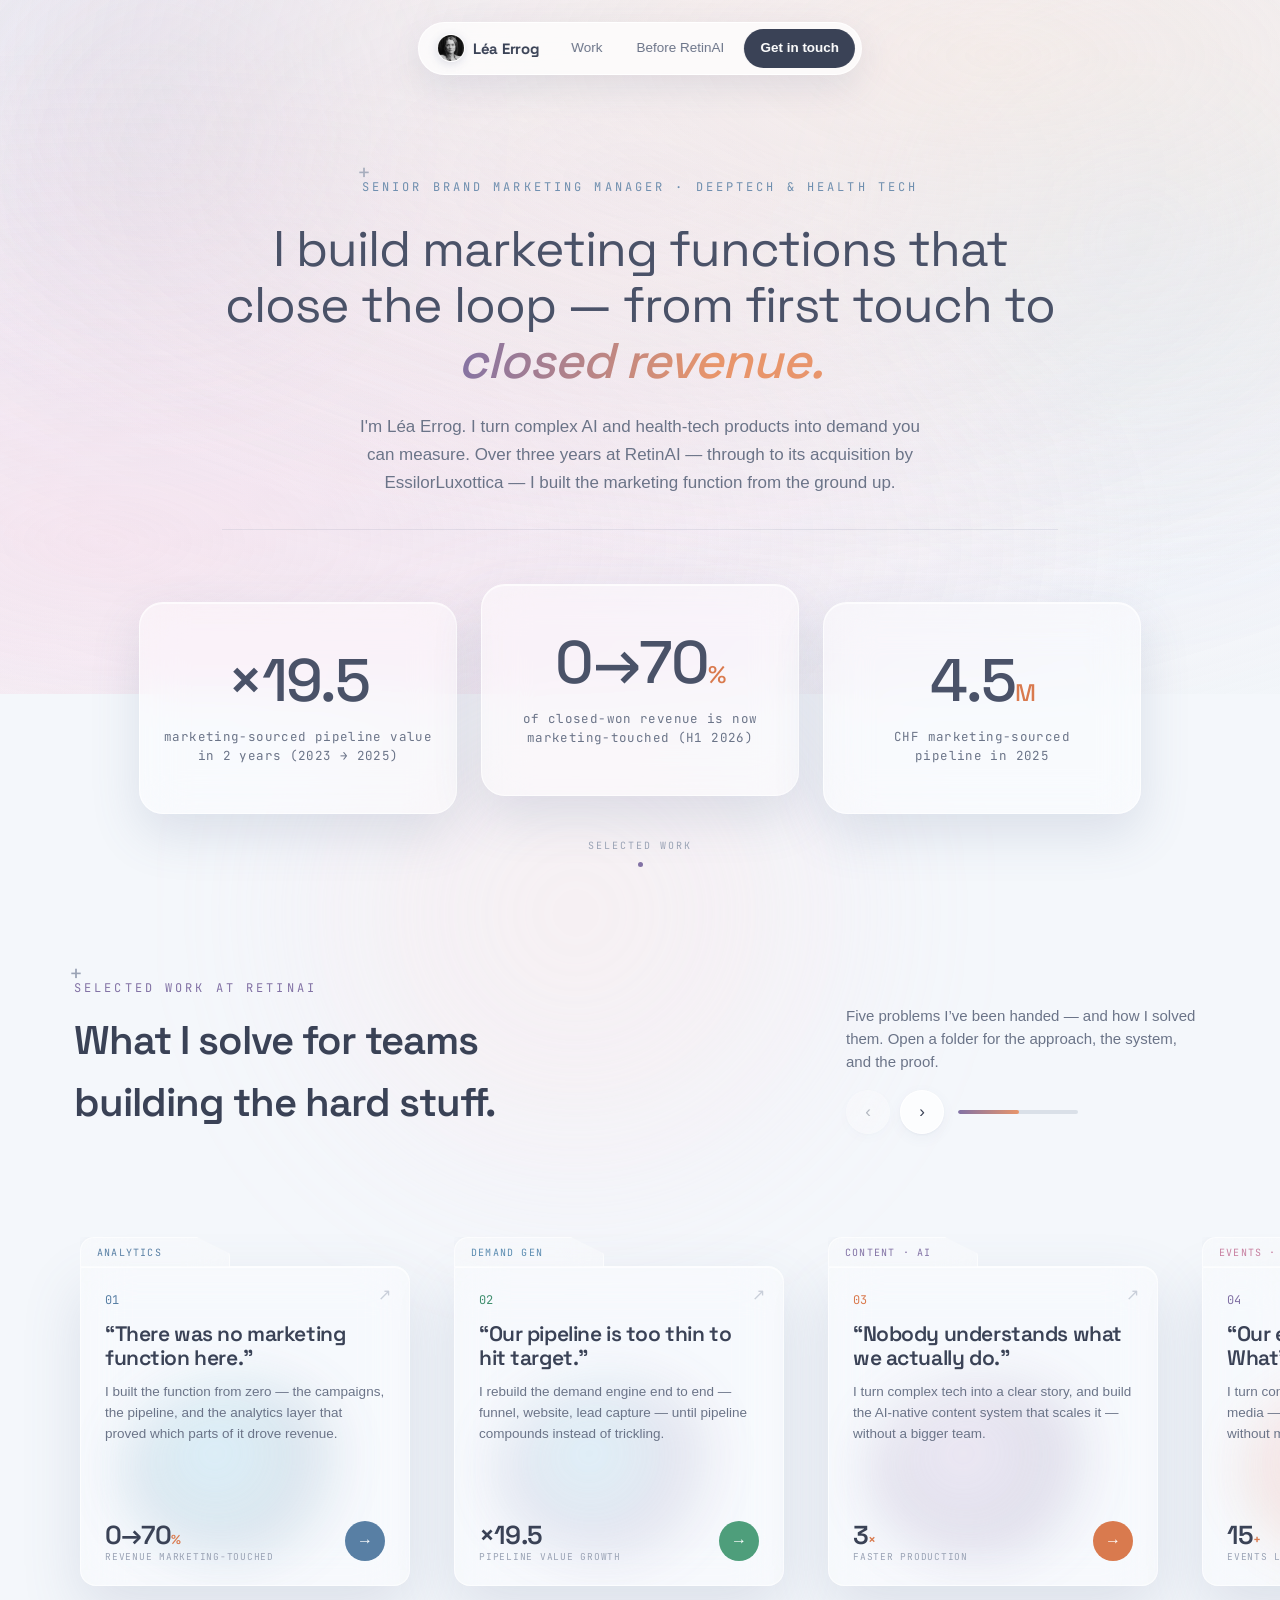
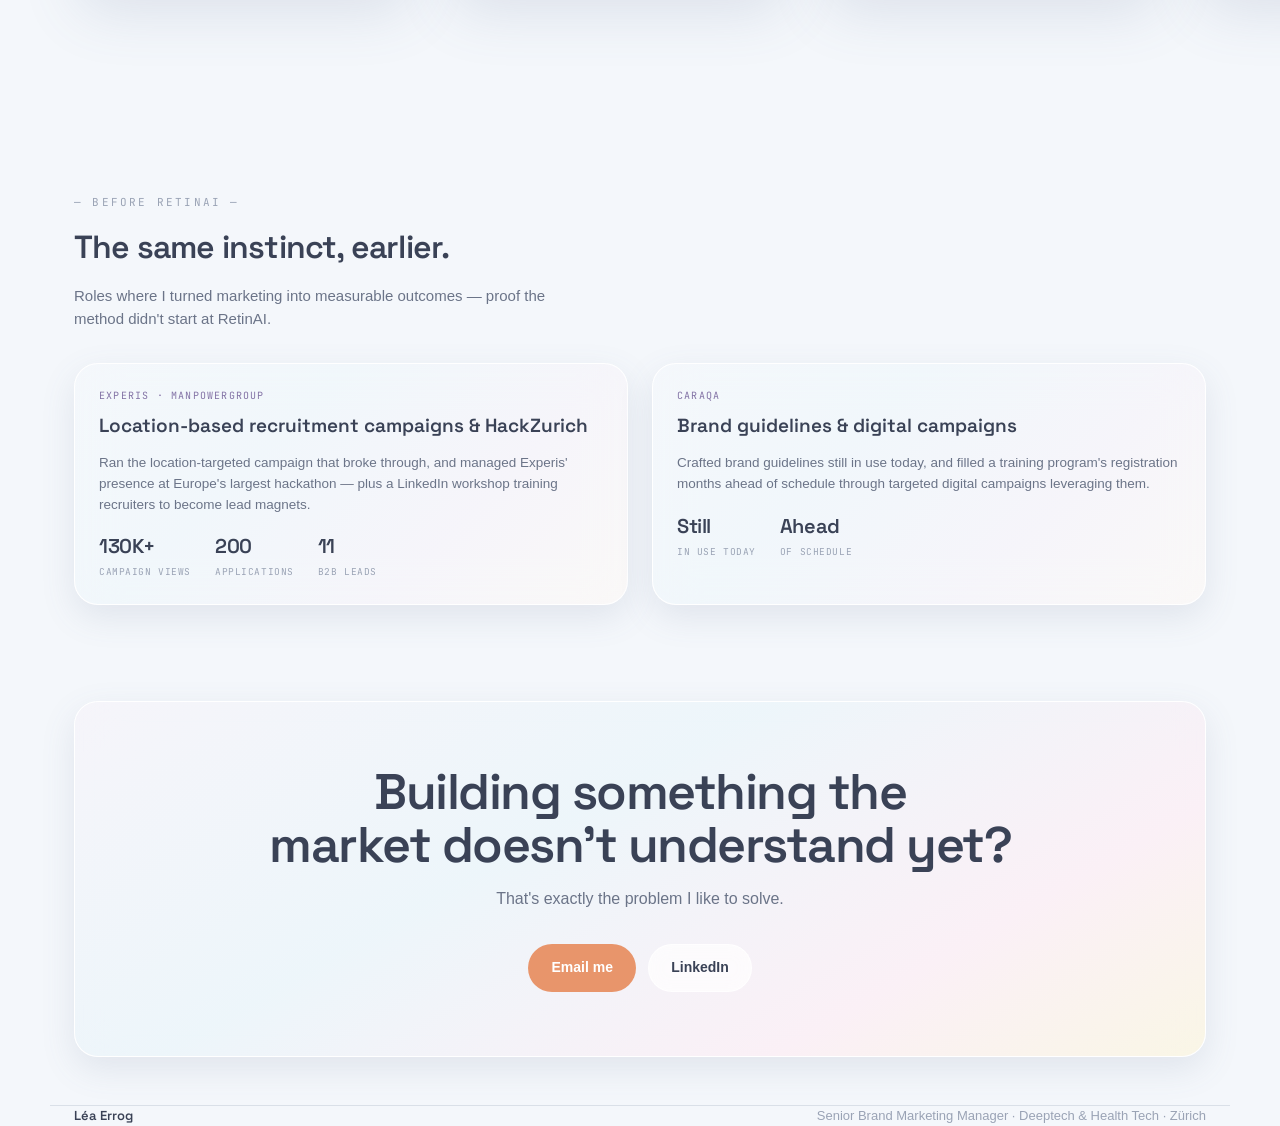
==== commit fa051065: "Remove current position details from index.html Removed current position details from the profile se" ====
--- a/index.html
+++ b/index.html
@@ -212,9 +212,6 @@
       <h1>I build marketing functions that close the loop — from first touch to <span class="accent">closed revenue.</span></h1>
       <p class="lede">I'm Léa Errog. I turn complex AI and health-tech products into demand you can measure. Over three years at RetinAI — through to its acquisition by EssilorLuxottica — I built the marketing function from the ground up.</p>
       <div class="who">
-        <div>Currently<b>RetinAI, acquired<br>by EssilorLuxottica</b></div>
-        <div>Scope<b>Marketing strategy<br>reporting to CEO &amp; VP</b></div>
-        <div>Based<b>Zürich<br>Switzerland</b></div>
       </div>
     </div>
   </div>
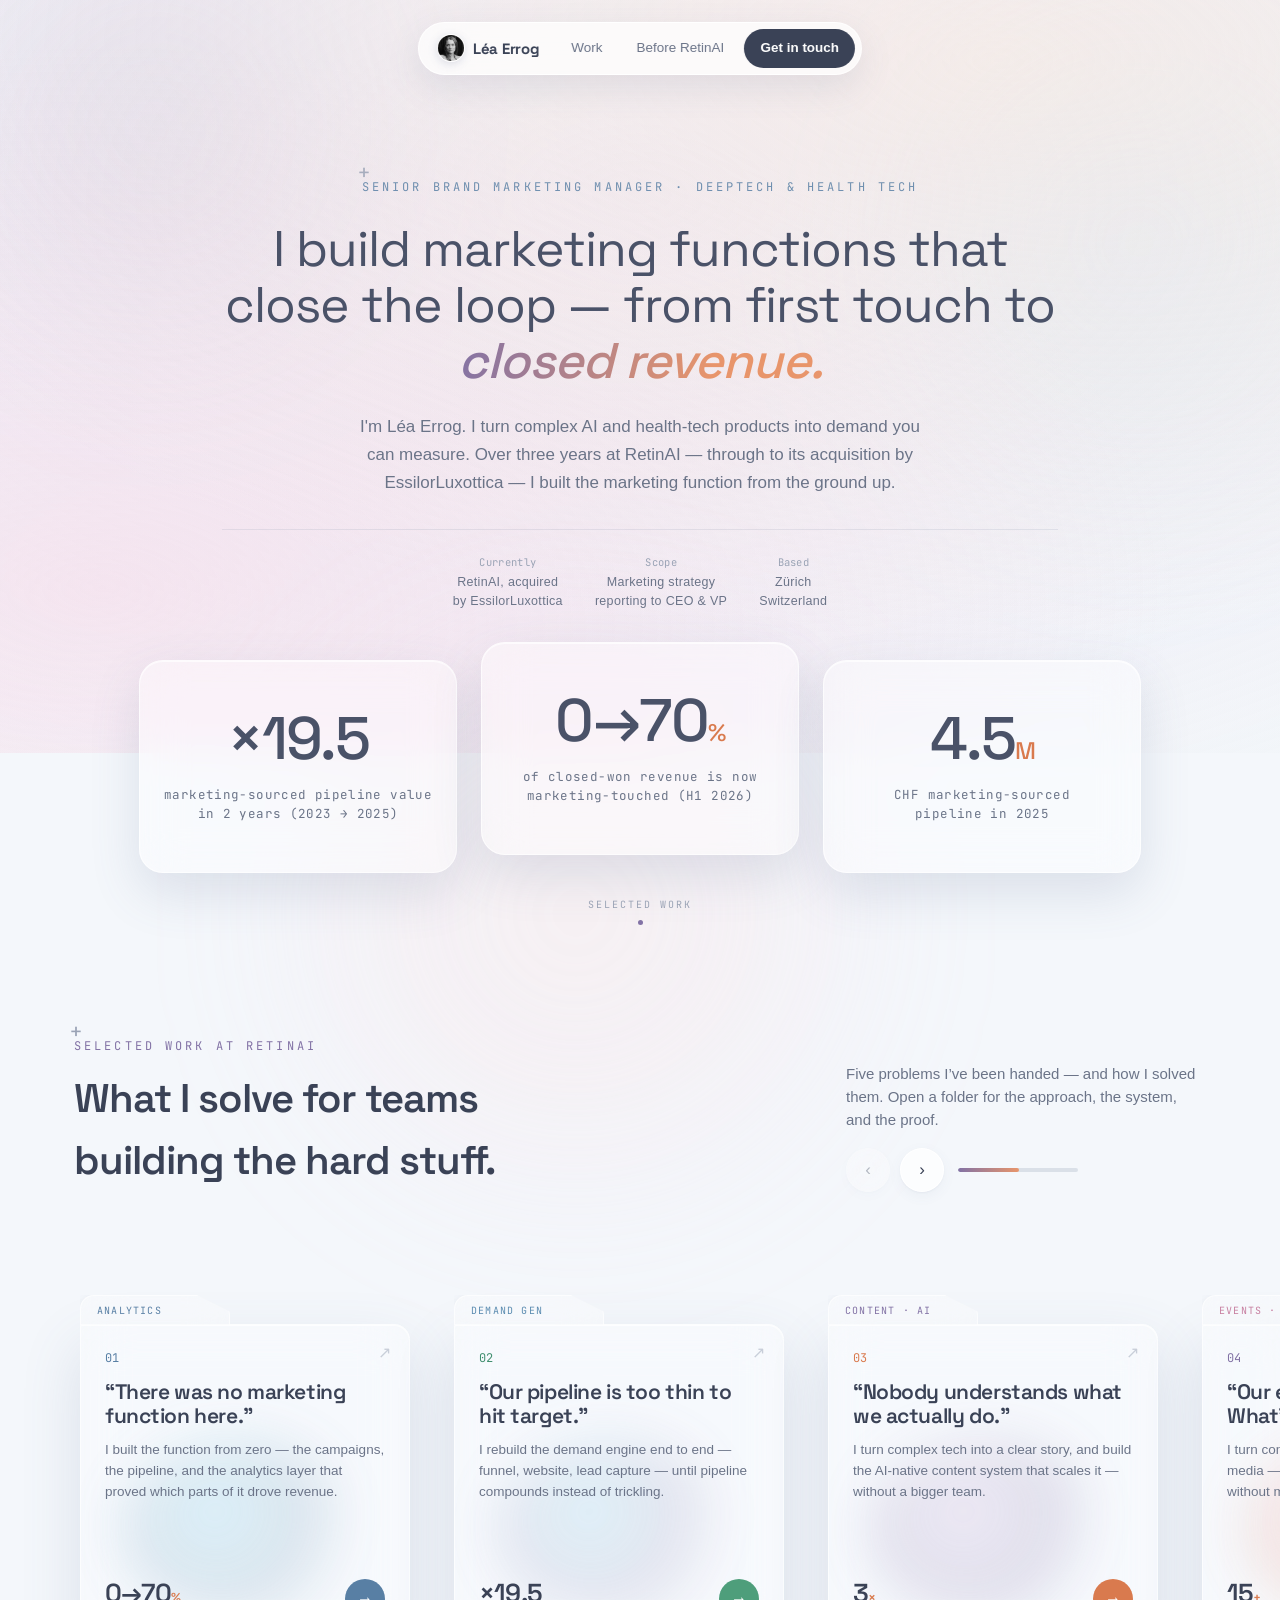
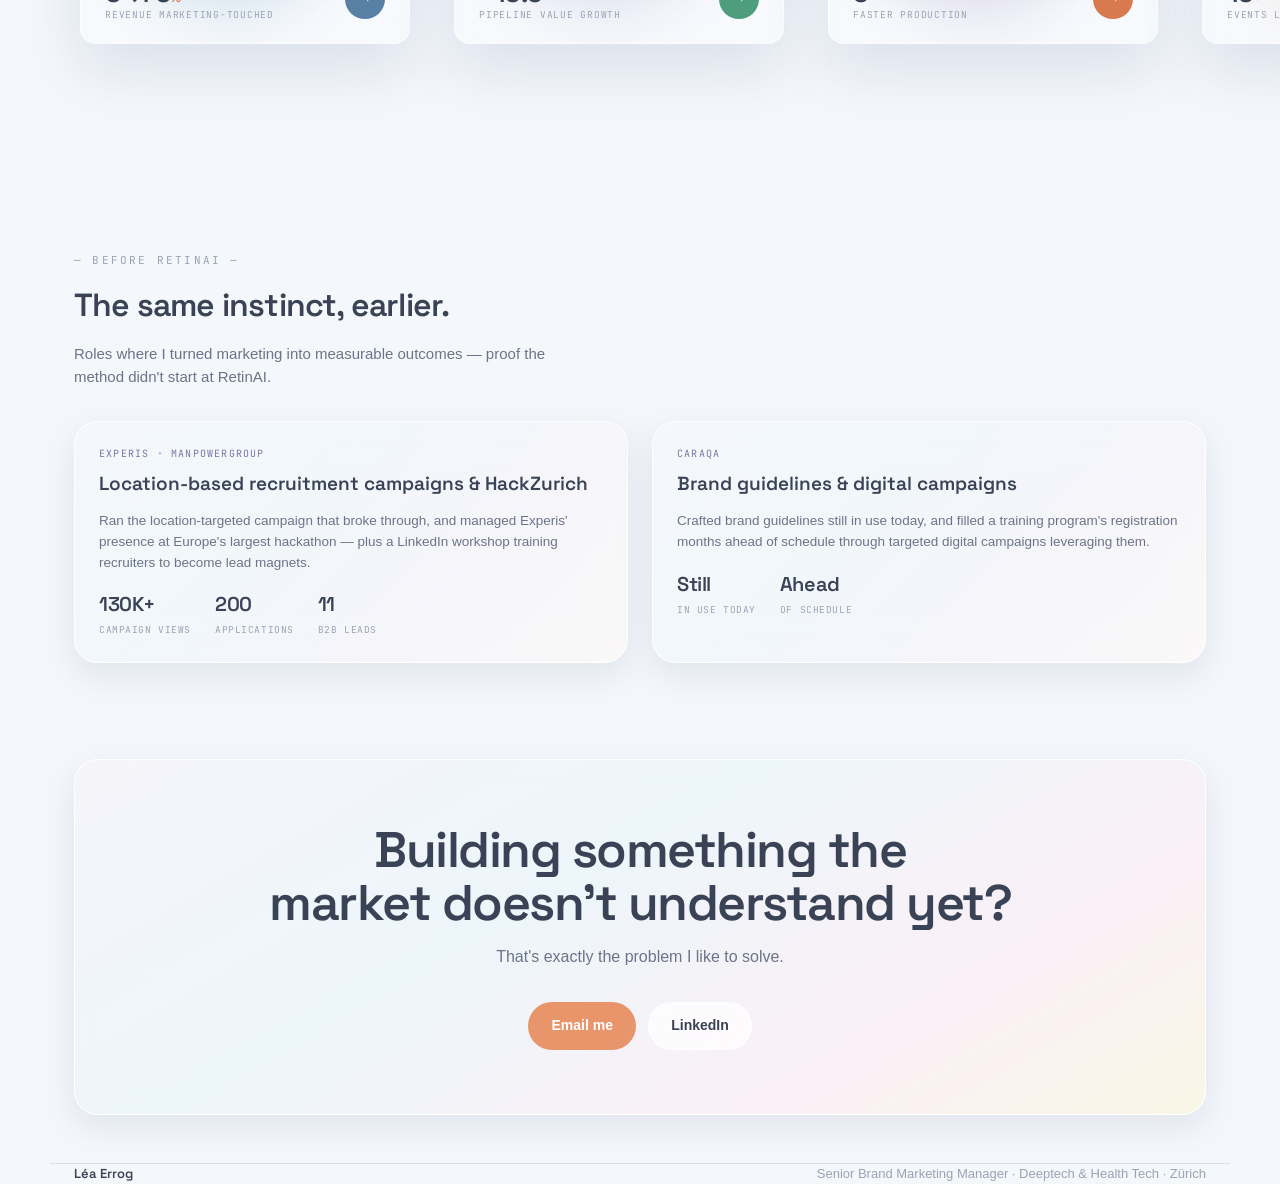
==== commit 6c6387e4: "Add files via upload" ====
--- a/index.html
+++ b/index.html
@@ -212,6 +212,9 @@
       <h1>I build marketing functions that close the loop — from first touch to <span class="accent">closed revenue.</span></h1>
       <p class="lede">I'm Léa Errog. I turn complex AI and health-tech products into demand you can measure. Over three years at RetinAI — through to its acquisition by EssilorLuxottica — I built the marketing function from the ground up.</p>
       <div class="who">
+        <div>Currently<b>RetinAI, acquired<br>by EssilorLuxottica</b></div>
+        <div>Scope<b>Marketing strategy<br>reporting to CEO &amp; VP</b></div>
+        <div>Based<b>Zürich<br>Switzerland</b></div>
       </div>
     </div>
   </div>
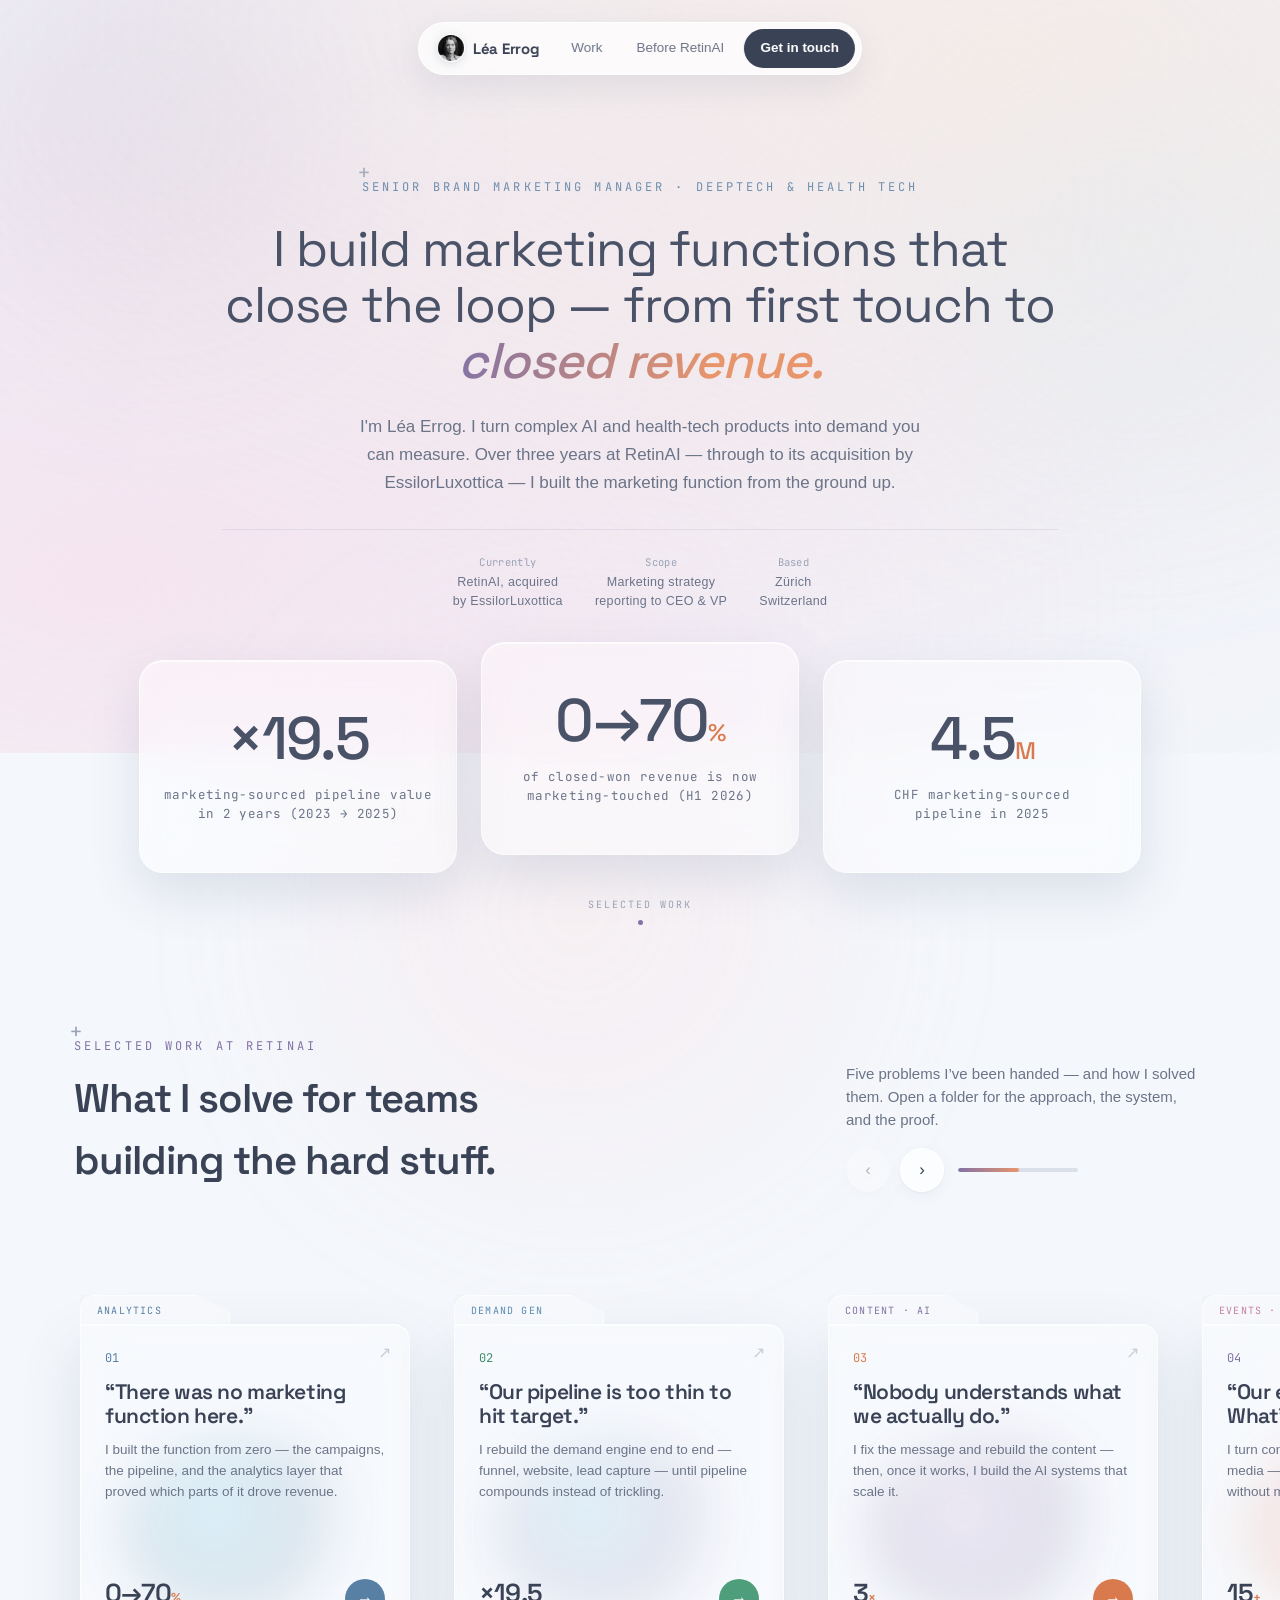
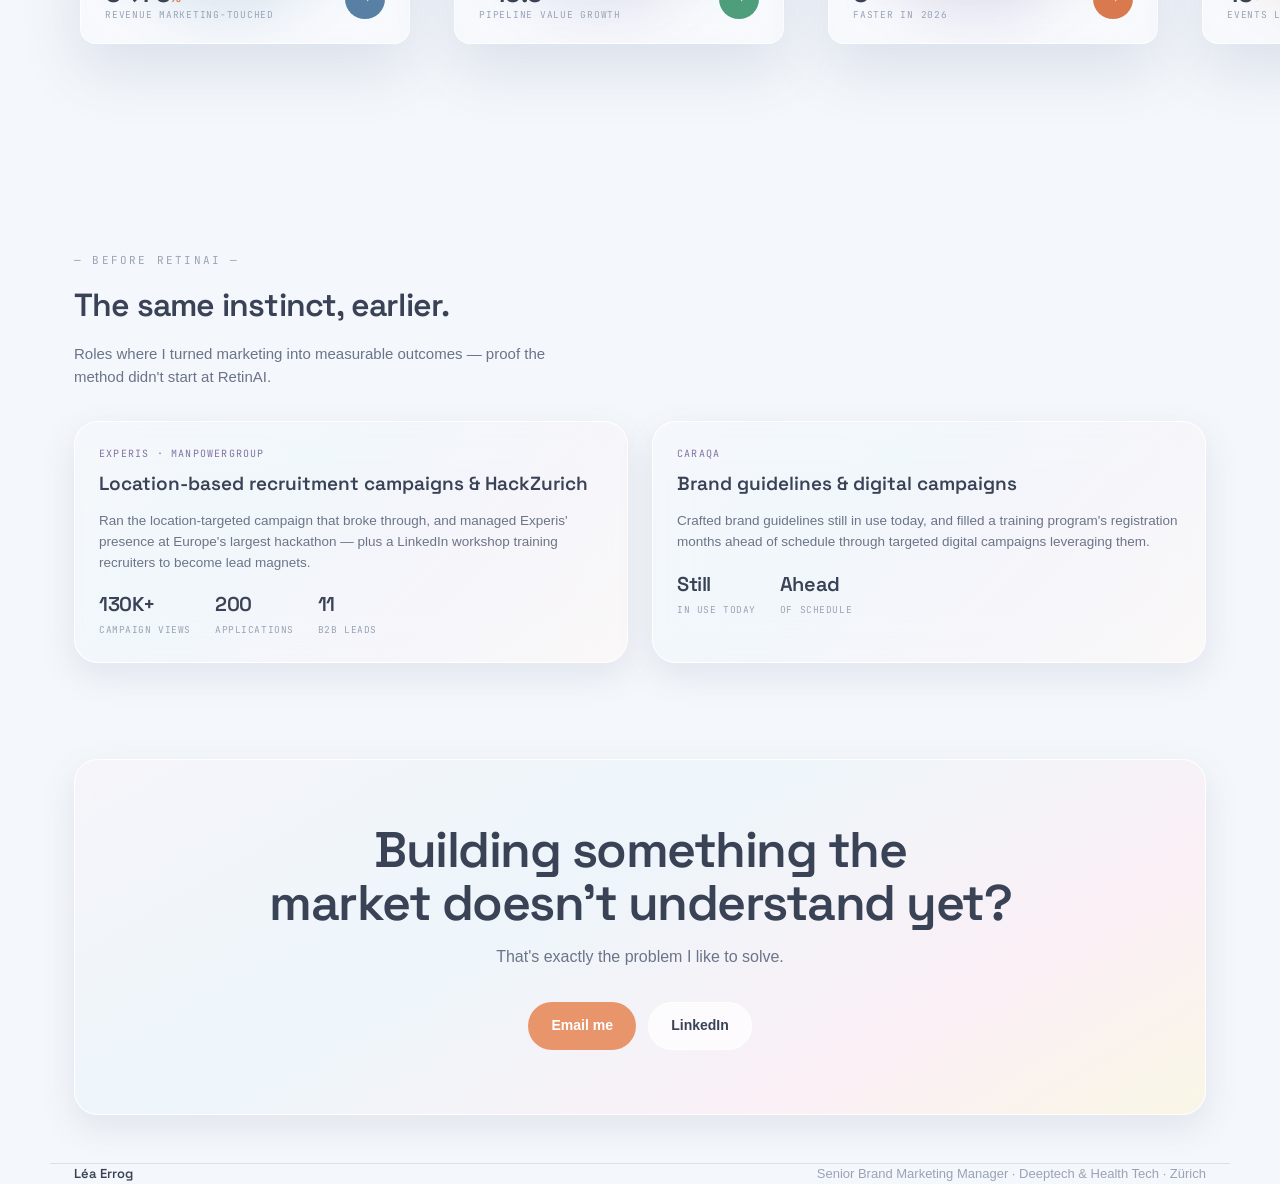
==== commit dc22c5ea: "Add files via upload" ====
--- a/index.html
+++ b/index.html
@@ -72,11 +72,9 @@
 /* full-bleed stage so tilted tiles have room; no visible box */
 .slider-shell{position:relative;margin:0 calc(50% - 50vw);padding:0}
 .folders{display:flex;gap:44px;overflow-x:auto;padding:70px max(24px,calc(50vw - 560px)) 80px;
-  scroll-snap-type:none;-webkit-overflow-scrolling:touch;scrollbar-width:none;cursor:grab;
+  scroll-snap-type:none;-webkit-overflow-scrolling:touch;scrollbar-width:none;
   perspective:1600px;perspective-origin:50% 50%}
 .folders::-webkit-scrollbar{display:none}
-.folders.dragging{cursor:grabbing}
-.folders.dragging .folder{pointer-events:none}
 
 /* arrow controls + progress */
 .slider-ctrl{display:flex;gap:10px;align-items:center}
@@ -286,9 +284,9 @@
         <div class="body"><span class="arrow-corner">↗</span>
           <div class="num">03</div>
           <h3>&ldquo;Nobody understands what we actually do.&rdquo;</h3>
-          <div class="desc">I turn complex tech into a clear story, and build the AI-native content system that scales it &mdash; without a bigger team.</div>
+          <div class="desc">I fix the message and rebuild the content — then, once it works, I build the AI systems that scale it.</div>
           <div class="foot">
-            <div class="headline-stat">3<span class="u">×</span><span class="cap">faster production</span></div>
+            <div class="headline-stat">3<span class="u">×</span><span class="cap">faster in 2026</span></div>
             <span class="go" aria-hidden="true">→</span>
           </div>
         </div>
@@ -312,7 +310,7 @@
         <div class="body"><span class="arrow-corner">↗</span>
           <div class="num">05</div>
           <h3>&ldquo;Sales and marketing don&rsquo;t agree on anything.&rdquo;</h3>
-          <div class="desc">I build the operational backbone &mdash; lifecycle stages, automated workflows, one shared funnel &mdash; so both teams work off the same truth.</div>
+          <div class="desc">I build the routing workflows and the shared definitions — so every lead lands in the right place, and both teams work off the same truth.</div>
           <div class="foot">
             <div class="headline-stat">3<span class="cap">launches shipped</span></div>
             <span class="go" aria-hidden="true">→</span>
@@ -450,15 +448,6 @@
   });
 }
 
-// drag to scroll
-let down=false,startX=0,startL=0,moved=0;
-track.addEventListener('pointerdown',(e)=>{down=true;moved=0;startX=e.clientX;startL=track.scrollLeft;track.classList.add('dragging');track.setPointerCapture(e.pointerId);});
-track.addEventListener('pointermove',(e)=>{if(!down)return;const dx=e.clientX-startX;moved+=Math.abs(dx);track.scrollLeft=startL-dx;applyTilt();});
-const endDrag=()=>{down=false;track.classList.remove('dragging');};
-track.addEventListener('pointerup',endDrag);
-track.addEventListener('pointercancel',endDrag);
-folders.forEach(f=>f.addEventListener('click',(e)=>{if(moved>8)e.preventDefault();}));
-
 updateSlider();applyTilt();
 window.addEventListener('resize',()=>{updateSlider();applyTilt();});
 </script>
--- a/prism.css
+++ b/prism.css
@@ -145,7 +145,7 @@
 
 /* title highlight, echoing the home hero */
 .cs-hero h1 .hl{font-style:italic;font-weight:500;
-  background:linear-gradient(100deg,var(--cs-hl,var(--prisme)),var(--accent) 90%);-webkit-background-clip:text;background-clip:text;color:transparent}
+  background:linear-gradient(100deg,#8272A5,#E8956B 90%);-webkit-background-clip:text;background-clip:text;color:transparent}
 
 /* out-of-frame visual — soft diffuse blend, not a hard circle */
 .cs-visual{position:relative;height:400px}
@@ -207,3 +207,52 @@
 .cs-nav a .t{font-family:var(--font-display);font-weight:600;font-size:17px}
 .cs-nav a.next{text-align:right;margin-left:auto}
 @media(prefers-reduced-motion:reduce){.cs-orb{animation:none}}
+
+/* ============================================================
+   CASE STUDY CHART — branded proof visual
+   ============================================================ */
+.cs-chart{padding:var(--s8) var(--s8) var(--s6);margin:0 0 var(--s16);position:relative;overflow:hidden}
+.cs-chart .chart-head{display:flex;align-items:baseline;justify-content:space-between;flex-wrap:wrap;gap:var(--s3);margin-bottom:var(--s6)}
+.cs-chart h3{font-family:var(--font-display);font-weight:600;font-size:18px;letter-spacing:-.01em;color:var(--ink)}
+.cs-chart .chart-note{font-family:var(--font-mono);font-size:11px;color:var(--ink-faint)}
+.cs-chart svg{width:100%;height:auto;display:block}
+.cs-chart .legend-swatch{display:inline-block;width:16px;height:3px;border-radius:2px;vertical-align:middle;margin-right:6px}
+@media(max-width:640px){.cs-chart{padding:var(--s6) var(--s4)}}
+
+/* ============================================================
+   CASE STUDY GALLERY — before/after proof, framed screenshots
+   ============================================================ */
+.cs-gallery{padding:var(--s8);margin:0 0 var(--s16)}
+.cs-gallery .chart-head{margin-bottom:var(--s6)}
+.gal-pair{display:grid;grid-template-columns:1fr 1fr;gap:var(--s4);margin-bottom:var(--s6)}
+.gal-item{border-radius:var(--r-m);overflow:hidden;border:1px solid var(--hairline);background:var(--bg-elev);box-shadow:var(--shadow-sm)}
+.gal-item img{width:100%;height:auto;display:block}
+.gal-tag{padding:10px 14px;font-family:var(--font-mono);font-size:11px;letter-spacing:.08em;text-transform:uppercase;
+  display:flex;align-items:center;gap:8px;border-top:1px solid var(--hairline)}
+.gal-tag.before{color:var(--ink-faint)}
+.gal-tag.after{color:var(--accent-deep);font-weight:500}
+.gal-tag .dot{width:6px;height:6px;border-radius:50%;background:currentColor}
+.gal-solo{border-radius:var(--r-m);overflow:hidden;border:1px solid var(--hairline);background:var(--bg-elev);box-shadow:var(--shadow-sm)}
+.gal-solo .cap{padding:12px 16px;font-size:13px;color:var(--ink-soft);border-top:1px solid var(--hairline)}
+.gal-solo .cap b{color:var(--ink);font-weight:600}
+/* dark code-editor frame, kept intentional rather than jarring */
+.gal-code{border-radius:var(--r-m);overflow:hidden;background:#1E1E2E;box-shadow:var(--shadow-md);border:1px solid rgba(0,0,0,.2)}
+.gal-code .chrome{display:flex;gap:6px;padding:12px 14px;background:#181825}
+.gal-code .chrome span{width:10px;height:10px;border-radius:50%}
+.gal-code .chrome span:nth-child(1){background:#F38BA8}
+.gal-code .chrome span:nth-child(2){background:#F9E2AF}
+.gal-code .chrome span:nth-child(3){background:#A6E3A1}
+.gal-code img{width:100%;height:auto;display:block}
+.gal-code .cap{padding:12px 16px;font-size:13px;color:var(--ink-soft);background:var(--bg-elev);border-top:1px solid var(--hairline)}
+.gal-code .cap b{color:var(--ink);font-weight:600}
+@media(max-width:720px){.gal-pair{grid-template-columns:1fr}}
+
+/* testimonial-style centered card for third-party proof (e.g. LinkedIn posts) */
+.gal-testimonial{display:flex;justify-content:center;gap:var(--s6);align-items:flex-start;flex-wrap:wrap}
+.gal-testimonial .shot{max-width:300px;border-radius:var(--r-m);overflow:hidden;border:1px solid var(--hairline);box-shadow:var(--shadow-md);flex-shrink:0}
+.gal-testimonial .shot img{width:100%;height:auto;display:block}
+.gal-testimonial .note{max-width:340px;padding-top:var(--s4)}
+.gal-testimonial .note .kicker{font-family:var(--font-mono);font-size:10px;letter-spacing:.1em;text-transform:uppercase;color:var(--prisme);margin-bottom:var(--s3)}
+.gal-testimonial .note p{font-size:14.5px;color:var(--ink-soft);line-height:1.6}
+.gal-testimonial .note p b{color:var(--ink);font-weight:600}
+@media(max-width:640px){.gal-testimonial{flex-direction:column;align-items:center}}
